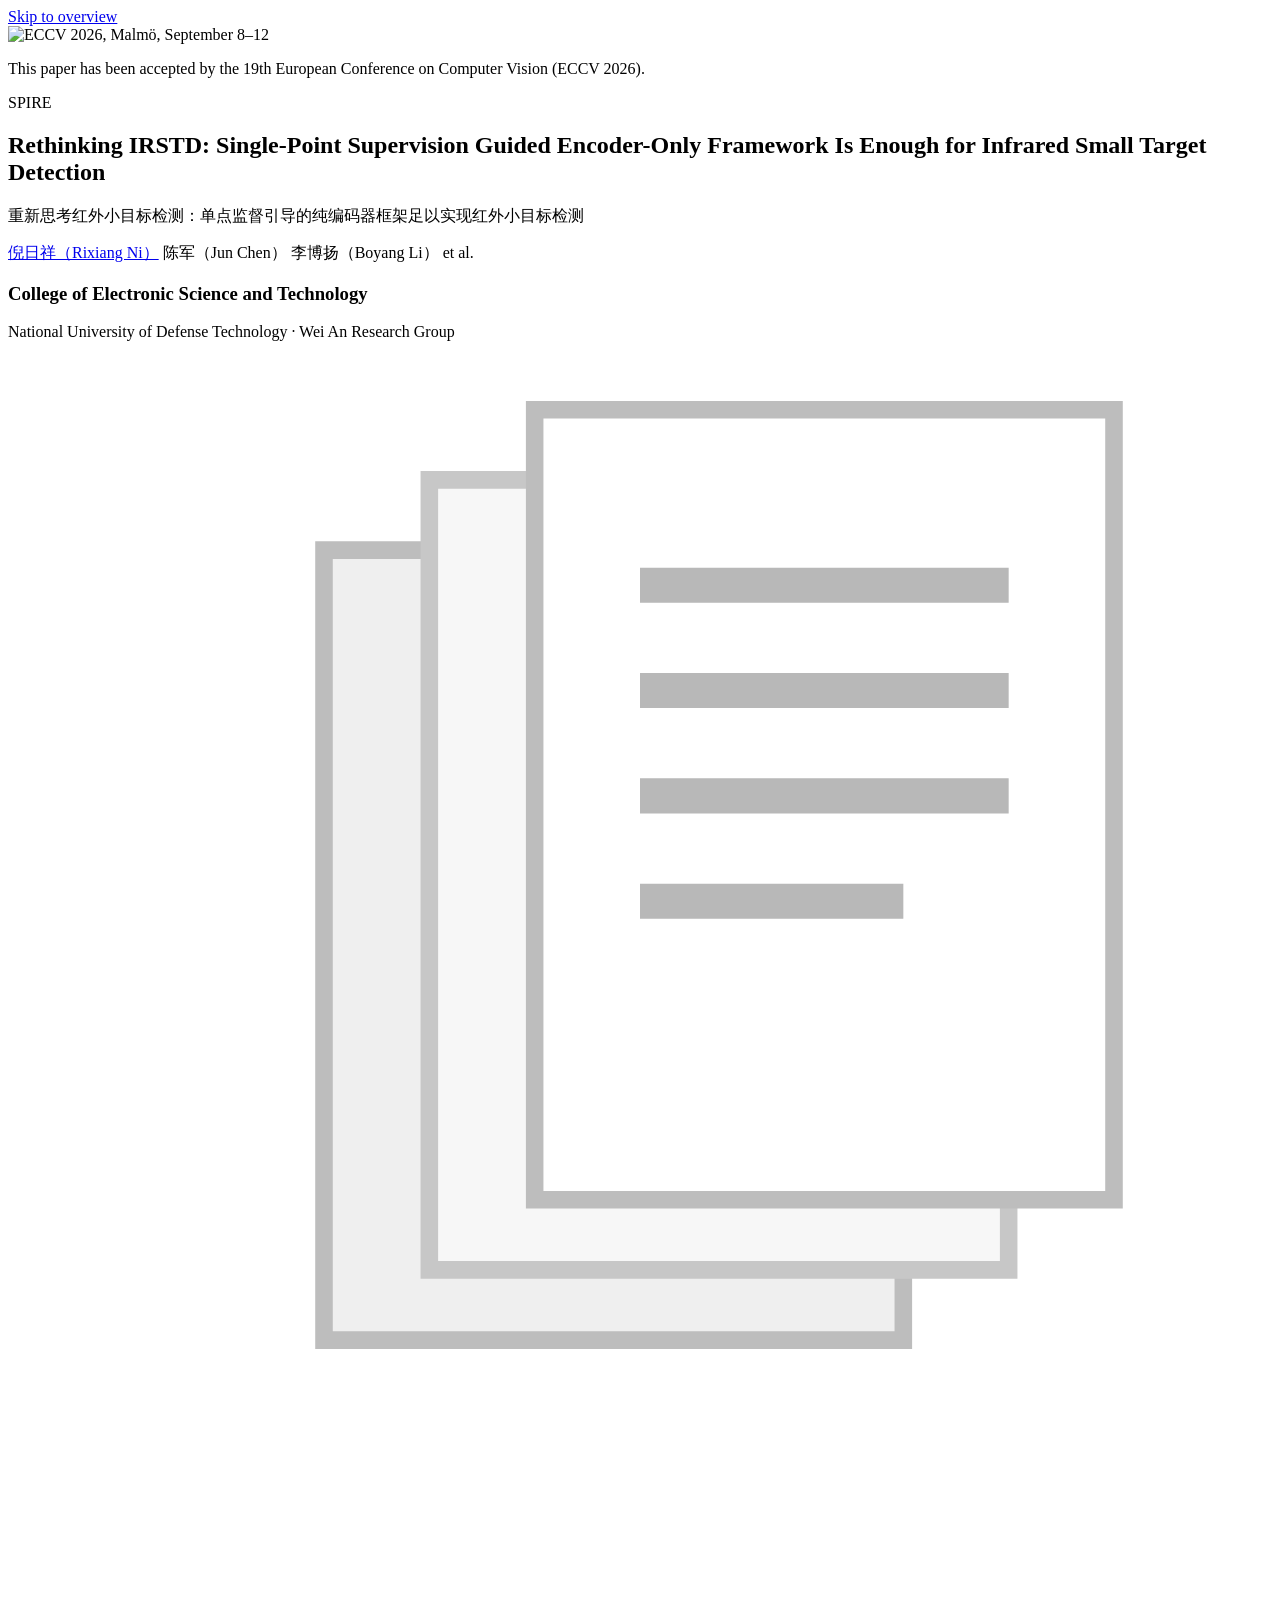
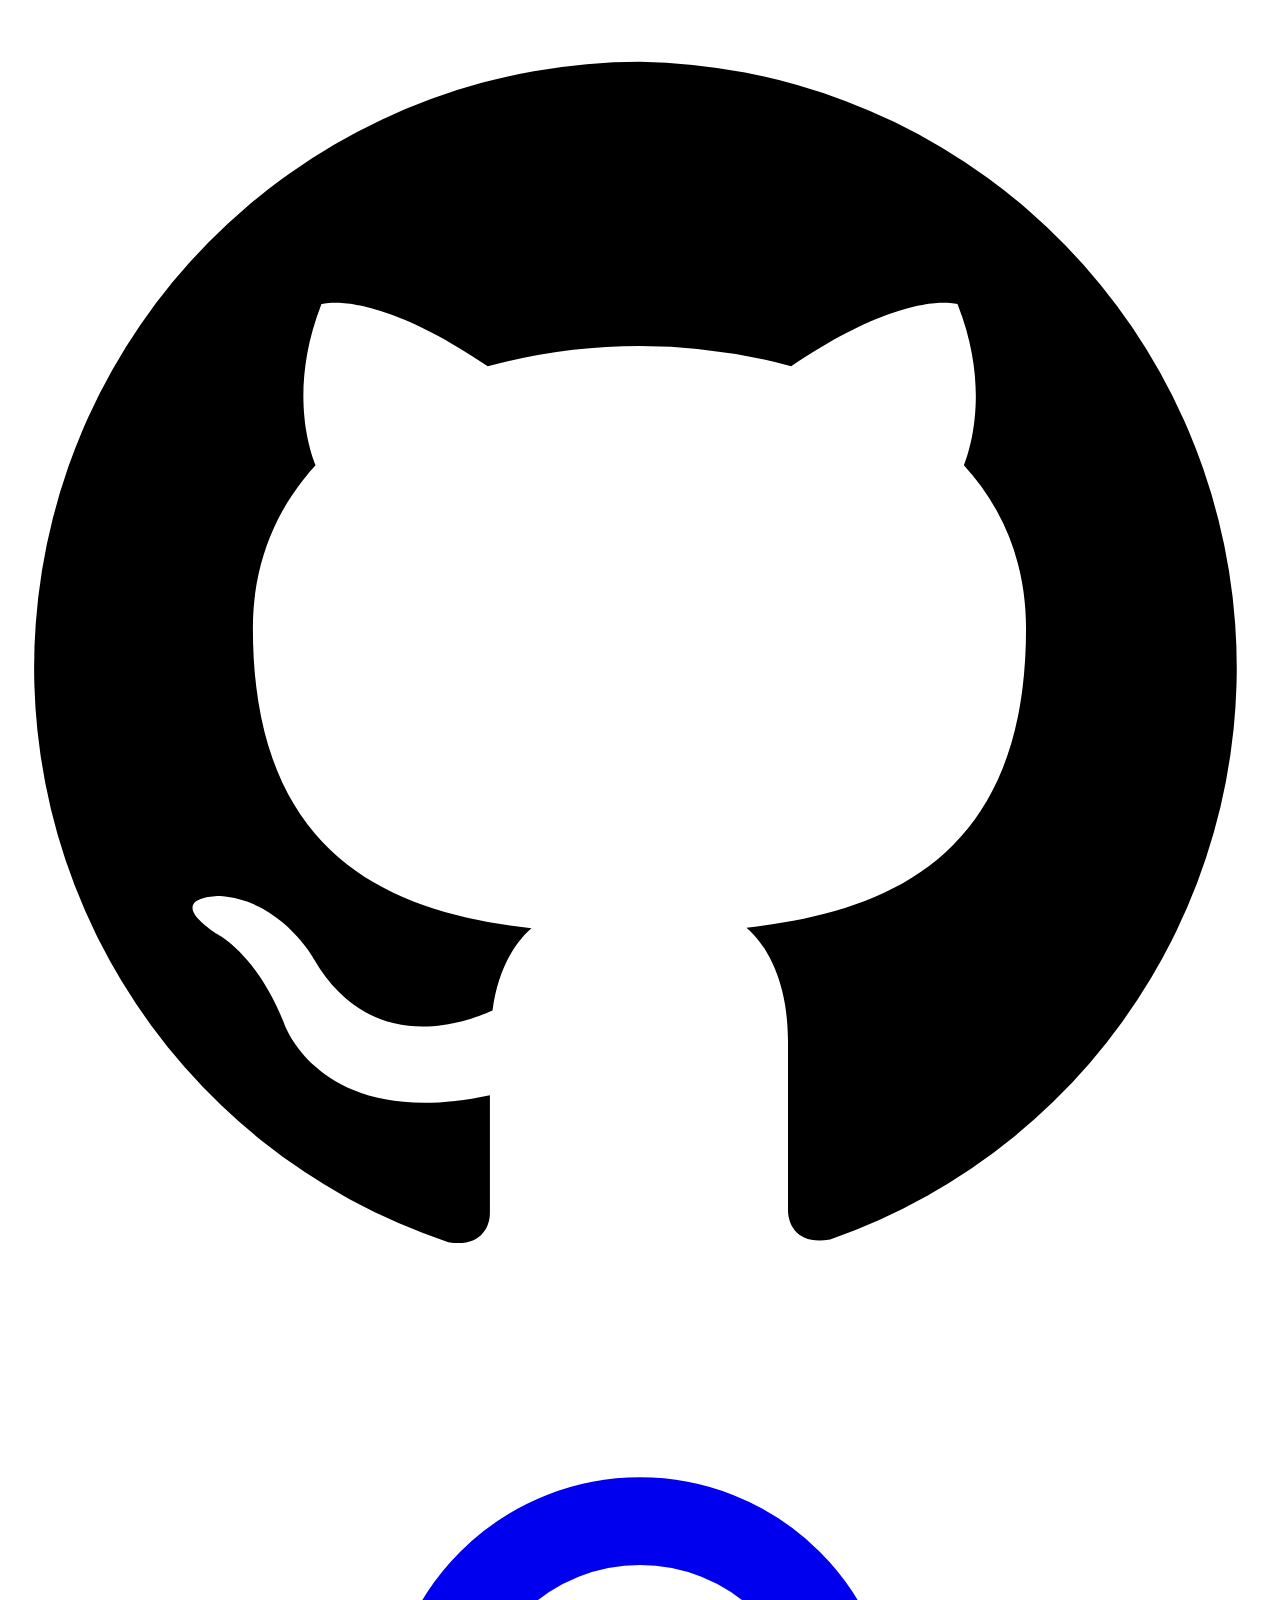
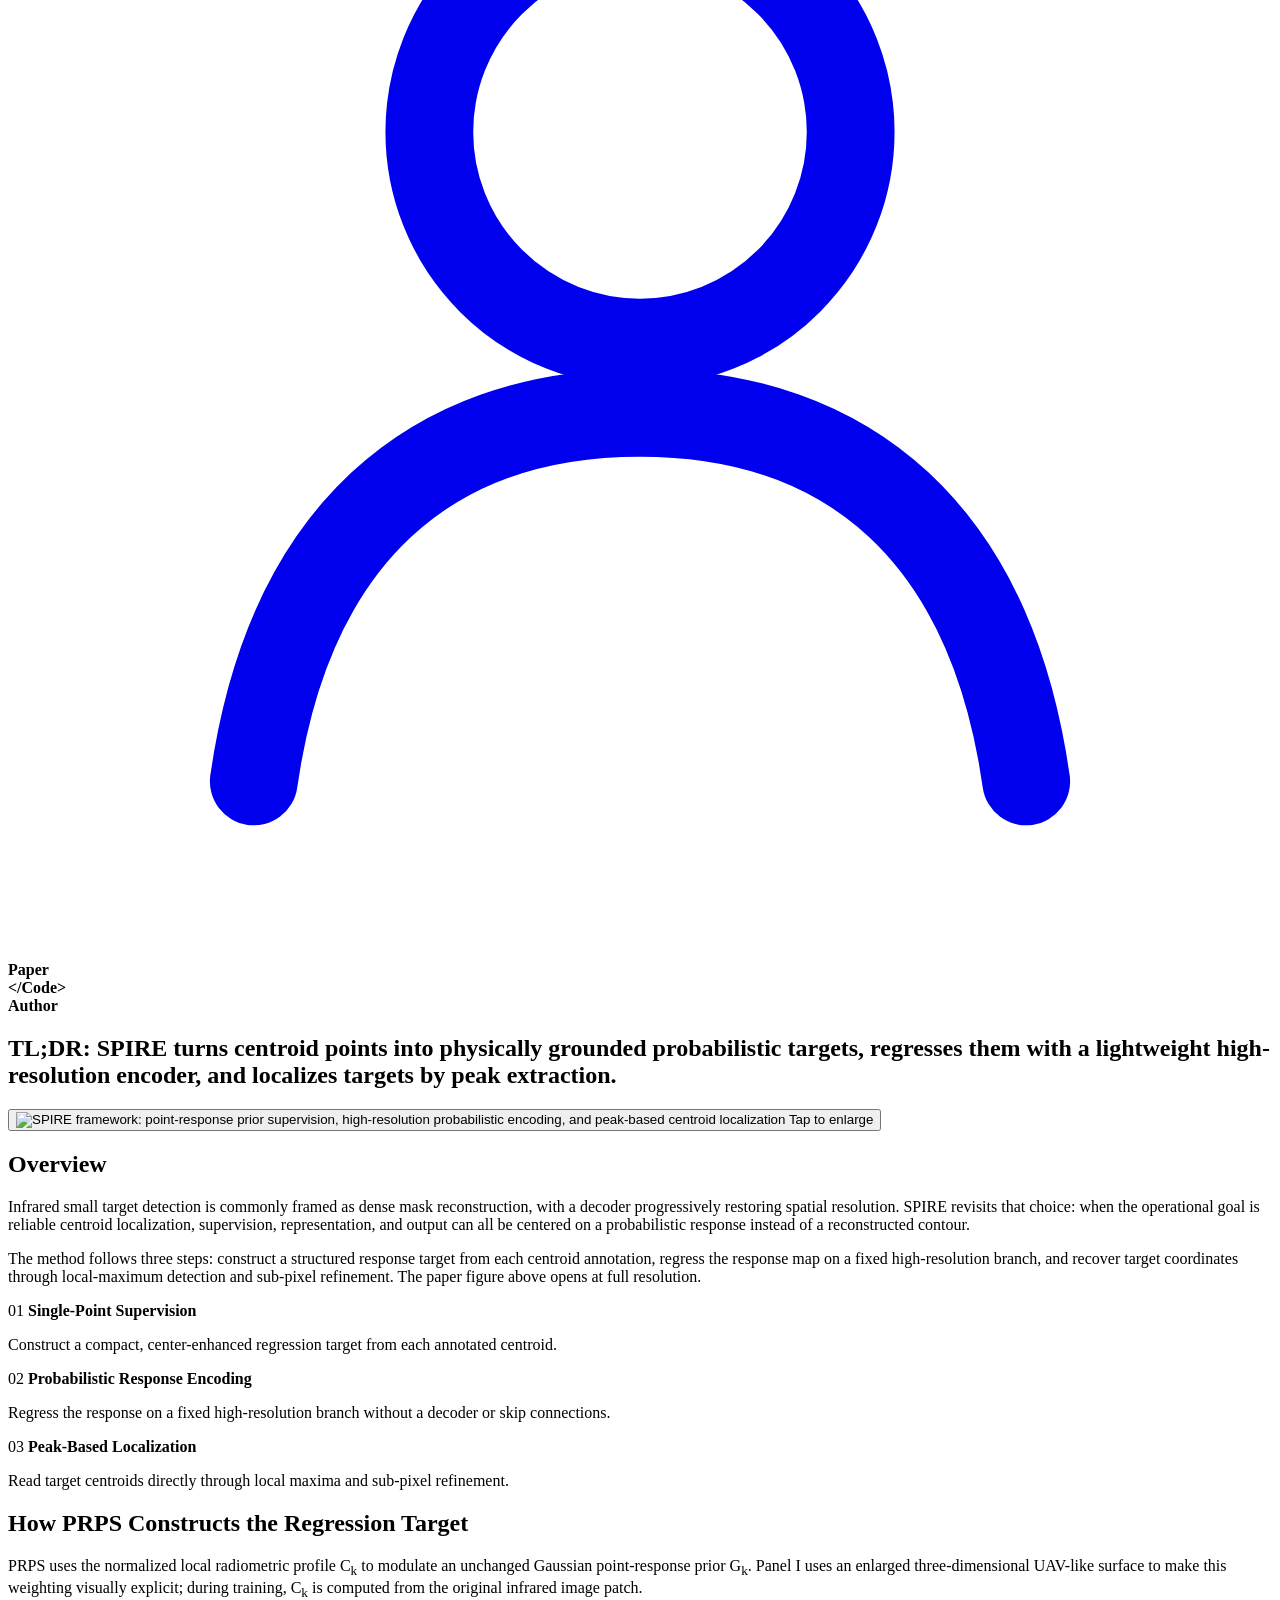
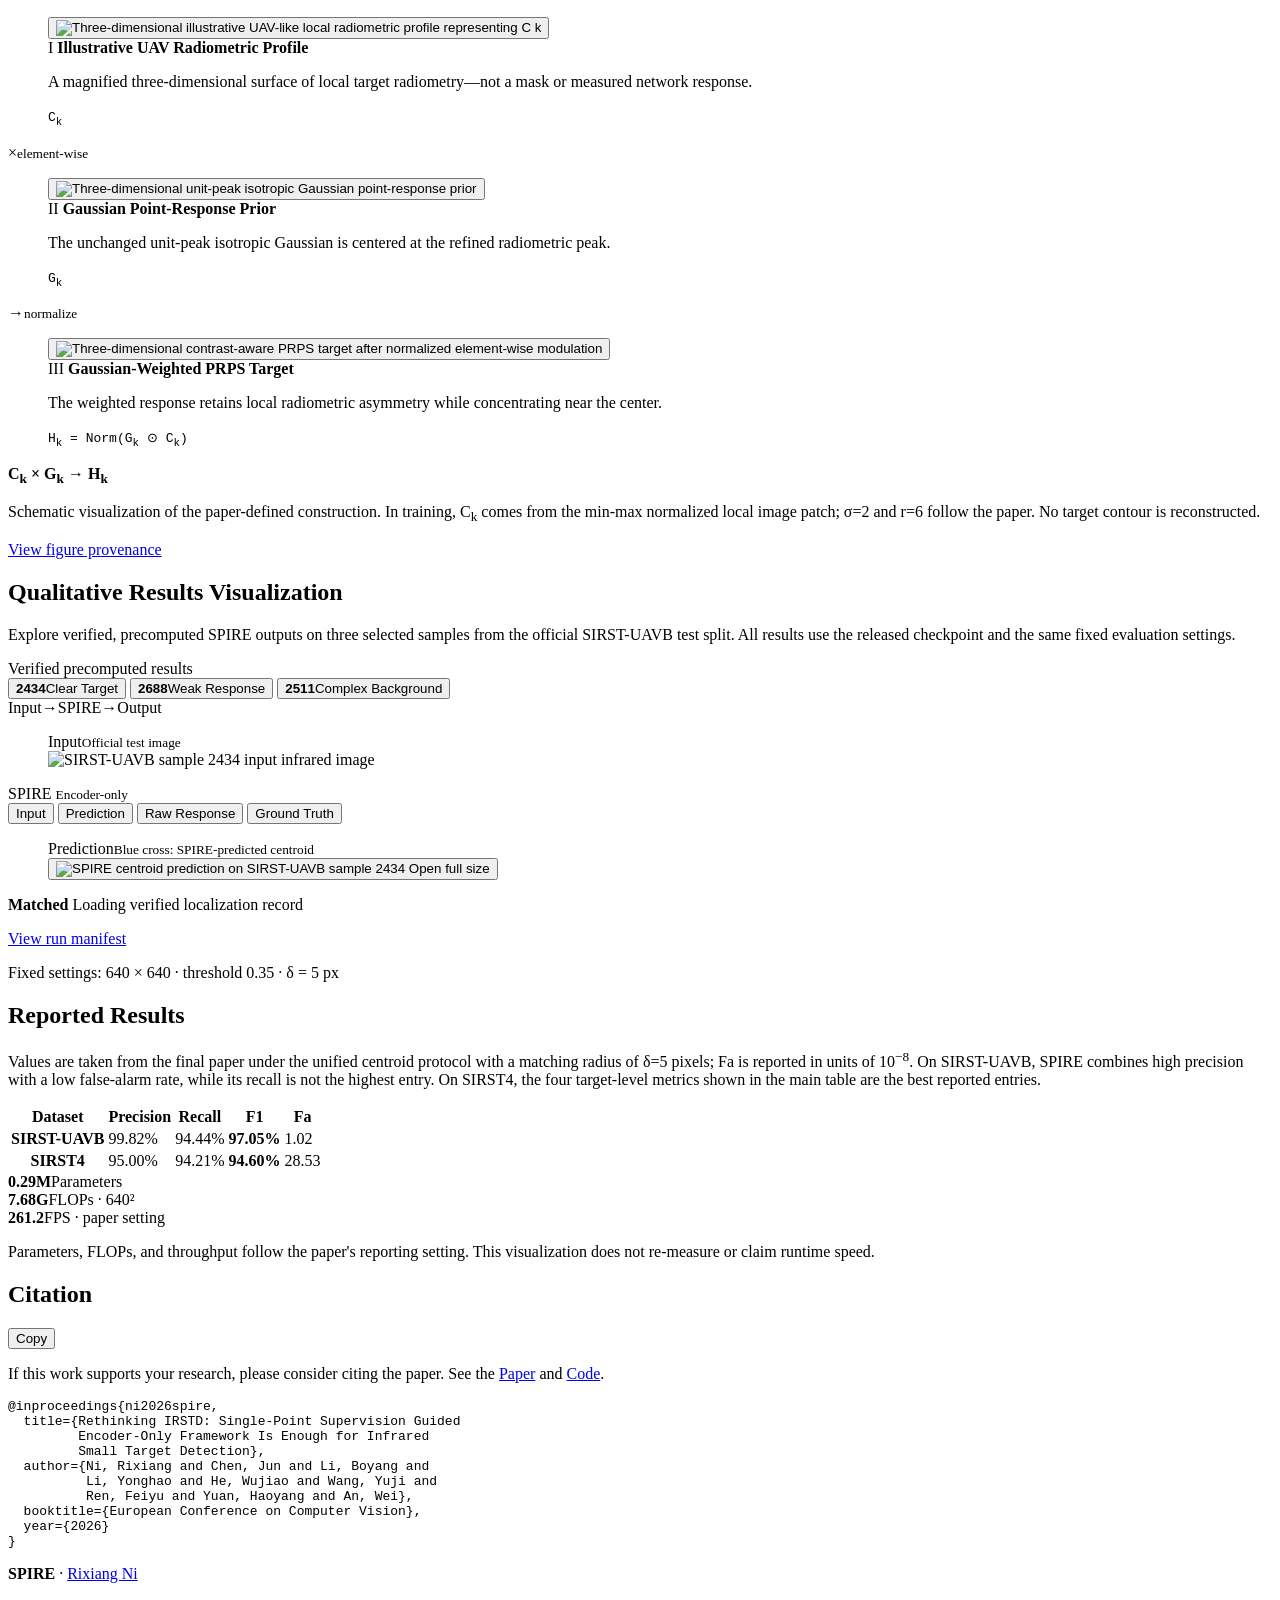
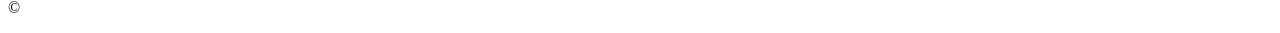
==== index.html @ 9e205b5b "Deploy SPIRE project page" ====
<!DOCTYPE html><html lang="en"><head><meta charSet="utf-8"/><meta charSet="UTF-8"/><meta name="viewport" content="width=device-width, initial-scale=1"/><meta name="viewport" content="width=device-width, initial-scale=1.0"/><link rel="stylesheet" href="/SPIRE-IRSTD/_next/static/css/layout.BJXzYRwc.css" data-rsc-css-href="/SPIRE-IRSTD/_next/static/css/layout.BJXzYRwc.css" data-precedence="vite-rsc/importer-resources"/><link rel="modulepreload" fetchPriority="low" href="/SPIRE-IRSTD/_next/static/chunks/index-Cm6dY6VB.js"/><script src="/SPIRE-IRSTD/_next/static/chunks/rolldown-runtime-hePW80VL.js" type="module" async=""></script><script src="/SPIRE-IRSTD/_next/static/chunks/framework-CSI8Plig.js" type="module" async=""></script><link rel="preload" href="https://fonts.googleapis.com/css2?family=Open+Sans:wght@300;400;500;600;700;800&amp;family=Varela+Round&amp;display=swap" as="style"/><link rel="modulepreload" href="/SPIRE-IRSTD/_next/static/chunks/layout-segment-context-Bu7KEG5R.js" crossorigin=""/><link rel="modulepreload" href="/SPIRE-IRSTD/_next/static/chunks/site-shell-0EcuWiaT.js" crossorigin=""/><meta name="description" content="SPIRE reframes infrared small target detection as centroid-oriented probabilistic response regression under single-point supervision."/><meta name="theme-color" content="#ffffff"/><meta property="og:title" content="Rethinking IRSTD: Single-Point Supervision Guided Encoder-Only Framework Is Enough for Infrared Small Target Detection"/><meta property="og:description" content="Rethinking IRSTD: Single-Point Supervision Guided Encoder-Only Framework Is Enough for Infrared Small Target Detection."/><meta property="og:type" content="website"/><link rel="preconnect" href="https://fonts.googleapis.com"/><link rel="preconnect" href="https://fonts.gstatic.com" crossorigin="anonymous"/><link rel="icon" href="/SPIRE-IRSTD/favicon.svg" type="image/svg+xml"/><title>SPIRE | Rethinking IRSTD: Single-Point Supervision Guided Encoder-Only Framework Is Enough</title><link href="https://fonts.googleapis.com/css2?family=Open+Sans:wght@300;400;500;600;700;800&amp;family=Varela+Round&amp;display=swap" rel="stylesheet"/><script>Object.assign(((self[Symbol.for("vinext.navigationRuntime")]??={bootstrap:{routeManifest:null},functions:{}}).bootstrap.rsc??={rsc:[]}),{params:{},nav:{"pathname":"/","searchParams":[]}})</script><link rel="modulepreload" href="/SPIRE-IRSTD/_next/static/chunks/index-Cm6dY6VB.js" />
</head><body><div class="site-root">
    <a class="skip-link" href="#overview">Skip to overview</a>

    <main id="main" class="project-section">
      <div class="project-container">
        <section class="project-hero" data-qa="hero">
          <div class="hero-brandbar">
            <img
              class="hero-venue-logo"
              src="/SPIRE-IRSTD/assets/branding/eccv-color-logo-2026.svg"
              alt="ECCV 2026, Malmö, September 8–12"
              width="424"
              height="201"
            />
            <div class="hero-conference-lockup">
              <p class="hero-conference-name">
                This paper has been accepted by the 19th European Conference on Computer Vision (ECCV 2026).
              </p>
              <span class="hero-brandbar-rule" aria-hidden="true"></span>
            </div>
          </div>

          <div class="title-row hero-title-row">
            <p class="project-kicker">SPIRE</p>
            <h1 class="project-title">
              Rethinking IRSTD: Single-Point Supervision Guided Encoder-Only Framework Is Enough for Infrared
              Small Target Detection
            </h1>
            <p class="project-title-zh" lang="zh-CN">
              重新思考红外小目标检测：单点监督引导的纯编码器框架足以实现红外小目标检测
            </p>
          </div>

          <div class="author-row base-row" aria-label="Paper authors">
            <a class="author-text" href="https://github.com/NIRIXIANG" target="_blank" rel="noreferrer" lang="zh-CN"
              >倪日祥（Rixiang Ni）</a
            >
            <span class="author-text" lang="zh-CN">陈军（Jun Chen）</span>
            <span class="author-text" lang="zh-CN">李博扬（Boyang Li）</span>
            <span class="author-text">et al.</span>
          </div>

          <div class="affiliation">
            <h3 class="institution">College of Electronic Science and Technology</h3>
            <p class="team-note">National University of Defense Technology · Wei An Research Group</p>
          </div>

          <div class="resource-icons base-row" aria-label="Paper resources">
            <a
              class="resource-link paper-resource"
              href="https://arxiv.org/abs/2604.05363"
              target="_blank"
              rel="noreferrer"
              aria-label="Read the paper"
            >
              <svg class="resource-icon" viewBox="0 0 72 72" aria-hidden="true">
                <path d="M18 11h33v45H18z" fill="#efefef" stroke="#bdbdbd" />
                <path d="M24 7h33v45H24z" fill="#f7f7f7" stroke="#c7c7c7" />
                <path d="M30 3h33v45H30z" fill="#fff" stroke="#bdbdbd" />
                <path d="M36 13h21M36 19h21M36 25h21M36 31h15" stroke="#b8b8b8" stroke-width="2" />
              </svg>
            </a>
            <a
              class="resource-link github-resource"
              href="https://github.com/NIRIXIANG/SPIRE-IRSTD"
              target="_blank"
              rel="noreferrer"
              aria-label="View the code"
            >
              <svg class="resource-icon github-icon" viewBox="0 0 24 24" aria-hidden="true">
                <path
                  d="M12 .7a11.5 11.5 0 0 0-3.64 22.41c.58.1.79-.25.79-.56v-2.23c-3.23.7-3.91-1.37-3.91-1.37-.53-1.34-1.29-1.7-1.29-1.7-1.05-.72.08-.71.08-.71 1.17.08 1.78 1.2 1.78 1.2 1.04 1.78 2.72 1.27 3.39.97.1-.75.4-1.27.74-1.56-2.58-.29-5.29-1.29-5.29-5.69 0-1.26.45-2.29 1.19-3.1-.12-.29-.51-1.47.11-3.06 0 0 .97-.31 3.16 1.18a10.9 10.9 0 0 1 5.76 0c2.2-1.49 3.16-1.18 3.16-1.18.63 1.59.23 2.77.12 3.06.74.81 1.18 1.84 1.18 3.1 0 4.41-2.72 5.39-5.31 5.68.42.36.79 1.07.79 2.16v3.2c0 .31.21.67.8.56A11.5 11.5 0 0 0 12 .7Z"
                />
              </svg>
            </a>
            <a
              class="resource-link profile-resource"
              href="https://scholar.google.com/citations?user=bEonUaYAAAAJ&amp;hl=zh-CN"
              target="_blank"
              rel="noreferrer"
              aria-label="Visit Rixiang Ni's Google Scholar profile"
            >
              <svg class="resource-icon profile-icon" viewBox="0 0 72 72" aria-hidden="true">
                <circle cx="36" cy="25" r="12" fill="none" stroke="currentColor" stroke-width="5" />
                <path
                  d="M14 62c2-14 10-21 22-21s20 7 22 21"
                  fill="none"
                  stroke="currentColor"
                  stroke-linecap="round"
                  stroke-width="5"
                />
              </svg>
            </a>
          </div>
          <div class="resource-labels base-row" aria-hidden="true">
            <div><strong>Paper</strong></div>
            <div><strong>&lt;/Code&gt;</strong></div>
            <div><strong>Author</strong></div>
          </div>

          <h2 class="tldr">
            <strong>TL;DR:</strong>
            SPIRE turns centroid points into physically grounded probabilistic targets, regresses them with a
            lightweight high-resolution encoder, and localizes targets by peak extraction.
          </h2>

          <button
            class="hero-media"
            type="button"
            data-zoom-src="/SPIRE-IRSTD/assets/method/framework.webp"
            aria-label="Open the full-resolution SPIRE framework figure"
          >
            <img
              src="/SPIRE-IRSTD/assets/method/framework.webp"
              alt="SPIRE framework: point-response prior supervision, high-resolution probabilistic encoding, and peak-based centroid localization"
              width="1920"
              height="1076"
              fetchpriority="high"
            />
            <span class="zoom-cue" aria-hidden="true">Tap to enlarge</span>
          </button>
        </section>

        <section id="method" class="content-block" aria-labelledby="overview" data-qa="method">
          <div>
            <h2 id="overview" class="section-title">Overview</h2>
            <p class="paragraph">
              Infrared small target detection is commonly framed as dense mask reconstruction, with a decoder
              progressively restoring spatial resolution. SPIRE revisits that choice: when the operational goal is
              reliable centroid localization, supervision, representation, and output can all be centered on a
              probabilistic response instead of a reconstructed contour.
            </p>
            <p class="paragraph">
              The method follows three steps: construct a structured response target from each centroid annotation,
              regress the response map on a fixed high-resolution branch, and recover target coordinates through
              local-maximum detection and sub-pixel refinement. The paper figure above opens at full resolution.
            </p>
          </div>

          <div class="method-flow" aria-label="Three stages of SPIRE">
            <div>
              <span>01</span>
              <strong>Single-Point Supervision</strong>
              <p>Construct a compact, center-enhanced regression target from each annotated centroid.</p>
            </div>
            <div>
              <span>02</span>
              <strong>Probabilistic Response Encoding</strong>
              <p>Regress the response on a fixed high-resolution branch without a decoder or skip connections.</p>
            </div>
            <div>
              <span>03</span>
              <strong>Peak-Based Localization</strong>
              <p>Read target centroids directly through local maxima and sub-pixel refinement.</p>
            </div>
          </div>
        </section>

        <section id="supervision" class="content-block" aria-labelledby="supervision-title" data-qa="supervision">
          <h2 id="supervision-title" class="section-title">How PRPS Constructs the Regression Target</h2>
          <p class="paragraph">
            PRPS uses the normalized local radiometric profile C<sub>k</sub> to modulate an unchanged Gaussian
            point-response prior G<sub>k</sub>. Panel I uses an enlarged three-dimensional UAV-like surface to make this weighting
            visually explicit; during training, C<sub>k</sub> is computed from the original infrared image patch.
          </p>

          <div class="prps-flow" aria-label="UAV-like radiometric profile times Gaussian prior yields the weighted PRPS target">
            <figure class="prps-step" data-prps-step="radiometric">
              <button
                type="button"
                data-zoom-src="/SPIRE-IRSTD/assets/supervision/prps/local-radiometric.png"
                aria-label="Open the illustrative UAV radiometric profile"
              >
                <img
                  src="/SPIRE-IRSTD/assets/supervision/prps/local-radiometric.webp"
                  alt="Three-dimensional illustrative UAV-like local radiometric profile representing C k"
                  width="1032"
                  height="786"
                  loading="lazy"
                />
              </button>
              <figcaption>
                <span>I</span>
                <strong>Illustrative UAV Radiometric Profile</strong>
                <p>A magnified three-dimensional surface of local target radiometry—not a mask or measured network response.</p>
                <code>C<sub>k</sub></code>
              </figcaption>
            </figure>

            <div class="prps-operator multiply" aria-hidden="true"><span>×</span><small>element-wise</small></div>

            <figure class="prps-step" data-prps-step="gaussian">
              <button
                type="button"
                data-zoom-src="/SPIRE-IRSTD/assets/supervision/prps/gaussian-prior.png"
                aria-label="Open the Gaussian point-response prior surface"
              >
                <img
                  src="/SPIRE-IRSTD/assets/supervision/prps/gaussian-prior.webp"
                  alt="Three-dimensional unit-peak isotropic Gaussian point-response prior"
                  width="1032"
                  height="786"
                  loading="lazy"
                />
              </button>
              <figcaption>
                <span>II</span>
                <strong>Gaussian Point-Response Prior</strong>
                <p>The unchanged unit-peak isotropic Gaussian is centered at the refined radiometric peak.</p>
                <code>G<sub>k</sub></code>
              </figcaption>
            </figure>

            <div class="prps-operator arrow" aria-hidden="true"><span>→</span><small>normalize</small></div>

            <figure class="prps-step" data-prps-step="fusion">
              <button
                type="button"
                data-zoom-src="/SPIRE-IRSTD/assets/supervision/prps/contrast-aware-fusion.png"
                aria-label="Open the contrast-aware PRPS target surface"
              >
                <img
                  src="/SPIRE-IRSTD/assets/supervision/prps/contrast-aware-fusion.webp"
                  alt="Three-dimensional contrast-aware PRPS target after normalized element-wise modulation"
                  width="1032"
                  height="786"
                  loading="lazy"
                />
              </button>
              <figcaption>
                <span>III</span>
                <strong>Gaussian-Weighted PRPS Target</strong>
                <p>The weighted response retains local radiometric asymmetry while concentrating near the center.</p>
                <code>H<sub>k</sub> = Norm(G<sub>k</sub> ⊙ C<sub>k</sub>)</code>
              </figcaption>
            </figure>
          </div>

          <div class="mechanism-note">
            <strong>C<sub>k</sub> × G<sub>k</sub> → H<sub>k</sub></strong>
            <p>
              Schematic visualization of the paper-defined construction. In training, C<sub>k</sub> comes from the
              min-max normalized local image patch; σ=2 and r=6 follow the paper. No target contour is reconstructed.
            </p>
            <a href="/SPIRE-IRSTD/assets/supervision/prps/manifest.json" target="_blank" rel="noreferrer">View figure provenance</a>
          </div>
        </section>

        <section id="inference" class="content-block" aria-labelledby="inference-title">
          <div class="demo-heading">
            <div>
              <h2 id="inference-title" class="section-title">Qualitative Results Visualization</h2>
              <p class="paragraph">
                Explore verified, precomputed SPIRE outputs on three selected samples from the official SIRST-UAVB
                test split. All results use the released checkpoint and the same fixed evaluation settings.
              </p>
            </div>
            <span class="precomputed-badge">Verified precomputed results</span>
          </div>

          <div class="inference-shell" data-qa="inference">
            <div class="sample-tabs" role="tablist" aria-label="Verified qualitative examples">
              <button role="tab" aria-selected="true" data-sample="2434">
                <strong>2434</strong><span>Clear Target</span>
              </button>
              <button role="tab" aria-selected="false" data-sample="2688">
                <strong>2688</strong><span>Weak Response</span>
              </button>
              <button role="tab" aria-selected="false" data-sample="2511">
                <strong>2511</strong><span>Complex Background</span>
              </button>
            </div>

            <div class="mobile-demo-flow" aria-hidden="true">
              <span>Input</span><b>→</b><span>SPIRE</span><b>→</b><span>Output</span>
            </div>

            <div class="inference-demo-grid">
              <figure class="demo-frame input-frame">
                <div class="frame-label"><span>Input</span><small>Official test image</small></div>
                <img
                  data-inference-input-main
                  src="/SPIRE-IRSTD/assets/inference/2434/input.webp"
                  alt="SIRST-UAVB sample 2434 input infrared image"
                  width="640"
                  height="512"
                  loading="lazy"
                />
              </figure>

              <div class="inference-bridge" aria-hidden="true">
                <span class="encoder-chip">SPIRE</span>
                <small>Encoder-only</small>
                <i></i>
              </div>

              <div class="output-column">
                <div class="view-tabs" role="tablist" aria-label="Inference output view">
                  <button class="mobile-input-tab" role="tab" aria-selected="false" data-inference-view="input">Input</button>
                  <button role="tab" aria-selected="true" data-inference-view="prediction">Prediction</button>
                  <button role="tab" aria-selected="false" data-inference-view="response">Raw Response</button>
                  <button role="tab" aria-selected="false" data-inference-view="gt">Ground Truth</button>
                </div>

                <figure class="demo-frame output-frame">
                  <div class="frame-label"><span data-inference-caption-title>Prediction</span><small data-inference-caption>Blue cross: SPIRE-predicted centroid</small></div>
                  <button
                    class="demo-image-button"
                    type="button"
                    data-inference-zoom
                    data-zoom-src="/SPIRE-IRSTD/assets/inference/2434/prediction.webp"
                    aria-label="Open the full-size SPIRE prediction"
                  >
                    <img
                      data-inference-main
                      src="/SPIRE-IRSTD/assets/inference/2434/prediction.webp"
                      alt="SPIRE centroid prediction on SIRST-UAVB sample 2434"
                      width="640"
                      height="512"
                      loading="lazy"
                    />
                    <span class="demo-zoom-cue" aria-hidden="true">Open full size</span>
                  </button>
                </figure>
              </div>
            </div>

            <div class="inference-meta">
              <p>
                <span class="status-dot" aria-hidden="true"></span>
                <strong data-sample-status>Matched</strong>
                <span data-sample-detail>Loading verified localization record</span>
              </p>
              <a href="/SPIRE-IRSTD/assets/inference/manifest.json" target="_blank" rel="noreferrer">View run manifest</a>
            </div>
            <p class="inference-settings">Fixed settings: 640 × 640 · threshold 0.35 · δ = 5 px</p>
          </div>
        </section>

        <section id="results" class="content-block" aria-labelledby="results-title">
          <h2 id="results-title" class="section-title">Reported Results</h2>
          <p class="paragraph">
            Values are taken from the final paper under the unified centroid protocol with a matching radius of
            δ=5 pixels; Fa is reported in units of 10<sup>−8</sup>. On SIRST-UAVB, SPIRE combines high precision
            with a low false-alarm rate, while its recall is not the highest entry. On SIRST4, the four target-level
            metrics shown in the main table are the best reported entries.
          </p>

          <div class="results-table-wrap">
            <table class="results-table">
              <thead>
                <tr>
                  <th>Dataset</th>
                  <th>Precision</th>
                  <th>Recall</th>
                  <th>F1</th>
                  <th>Fa</th>
                </tr>
              </thead>
              <tbody>
                <tr>
                  <th>SIRST-UAVB</th>
                  <td>99.82%</td>
                  <td>94.44%</td>
                  <td><strong>97.05%</strong></td>
                  <td>1.02</td>
                </tr>
                <tr>
                  <th>SIRST4</th>
                  <td>95.00%</td>
                  <td>94.21%</td>
                  <td><strong>94.60%</strong></td>
                  <td>28.53</td>
                </tr>
              </tbody>
            </table>
          </div>

          <div class="efficiency-row" aria-label="Efficiency metrics reported in the paper">
            <div><strong>0.29M</strong><span>Parameters</span></div>
            <div><strong>7.68G</strong><span>FLOPs · 640²</span></div>
            <div><strong>261.2</strong><span>FPS · paper setting</span></div>
          </div>
          <p class="result-note">
            Parameters, FLOPs, and throughput follow the paper's reporting setting. This visualization does not
            re-measure or claim runtime speed.
          </p>
        </section>

        <section id="citation" class="citation" aria-labelledby="citation-title">
          <div class="citation-heading">
            <h2 id="citation-title">Citation</h2>
            <button type="button" data-copy-bibtex>Copy</button>
          </div>
          <p>
            If this work supports your research, please consider citing the paper. See the
            <a href="https://arxiv.org/abs/2604.05363" target="_blank" rel="noreferrer">Paper</a>
            and
            <a href="https://github.com/NIRIXIANG/SPIRE-IRSTD" target="_blank" rel="noreferrer">Code</a>.
          </p>
          <pre><code data-bibtex>@inproceedings{ni2026spire,
  title={Rethinking IRSTD: Single-Point Supervision Guided
         Encoder-Only Framework Is Enough for Infrared
         Small Target Detection},
  author={Ni, Rixiang and Chen, Jun and Li, Boyang and
          Li, Yonghao and He, Wujiao and Wang, Yuji and
          Ren, Feiyu and Yuan, Haoyang and An, Wei},
  booktitle={European Conference on Computer Vision},
  year={2026}
}</code></pre>
        </section>

        <footer>
          <p>
            <strong>SPIRE</strong> ·
            <a href="https://github.com/NIRIXIANG" target="_blank" rel="noreferrer">Rixiang Ni</a>
          </p>
          <p>© <span data-year></span></p>
        </footer>
      </div>
    </main>

    <dialog class="lightbox" data-lightbox aria-label="Full-resolution research figure">
      <button type="button" data-lightbox-close aria-label="Close full-resolution figure">×</button>
      <img src="" alt="" data-lightbox-image />
    </dialog>

    
  </div><script type="module" src="/SPIRE-IRSTD/_next/static/chunks/index-Cm6dY6VB.js" id="_R_" async=""></script><script>((self[Symbol.for("vinext.navigationRuntime")]??={bootstrap:{routeManifest:null},functions:{}}).bootstrap.rsc??={rsc:[]}).rsc.push("2:I[\"8c0f216c4604\",[],\"Children\",1]\n")</script><script>((self[Symbol.for("vinext.navigationRuntime")]??={bootstrap:{routeManifest:null},functions:{}}).bootstrap.rsc??={rsc:[]}).rsc.push("3:I[\"593f344dc510\",[],\"GlobalErrorBoundary\",1]\n")</script><script>((self[Symbol.for("vinext.navigationRuntime")]??={bootstrap:{routeManifest:null},functions:{}}).bootstrap.rsc??={rsc:[]}).rsc.push("4:I[\"0b874ad30386\",[],\"default\",1]\n")</script><script>((self[Symbol.for("vinext.navigationRuntime")]??={bootstrap:{routeManifest:null},functions:{}}).bootstrap.rsc??={rsc:[]}).rsc.push("5:I[\"593f344dc510\",[],\"ErrorBoundary\",1]\n")</script><script>((self[Symbol.for("vinext.navigationRuntime")]??={bootstrap:{routeManifest:null},functions:{}}).bootstrap.rsc??={rsc:[]}).rsc.push("6:I[\"15c18cfaeeff\",[],\"LayoutSegmentProvider\",1]\n")</script><script>((self[Symbol.for("vinext.navigationRuntime")]??={bootstrap:{routeManifest:null},functions:{}}).bootstrap.rsc??={rsc:[]}).rsc.push("7:I[\"8c0f216c4604\",[],\"Slot\",1]\n")</script><script>((self[Symbol.for("vinext.navigationRuntime")]??={bootstrap:{routeManifest:null},functions:{}}).bootstrap.rsc??={rsc:[]}).rsc.push("8:I[\"593f344dc510\",[],\"NotFoundBoundary\",1]\n")</script><script>((self[Symbol.for("vinext.navigationRuntime")]??={bootstrap:{routeManifest:null},functions:{}}).bootstrap.rsc??={rsc:[]}).rsc.push("9:I[\"9276801271d6\",[],\"AppRouterScrollTarget\",1]\n")</script><script>((self[Symbol.for("vinext.navigationRuntime")]??={bootstrap:{routeManifest:null},functions:{}}).bootstrap.rsc??={rsc:[]}).rsc.push("a:I[\"593f344dc510\",[],\"RedirectBoundary\",1]\n")</script><script>((self[Symbol.for("vinext.navigationRuntime")]??={bootstrap:{routeManifest:null},functions:{}}).bootstrap.rsc??={rsc:[]}).rsc.push(":HL[\"/SPIRE-IRSTD/_next/static/css/layout.BJXzYRwc.css\",\"style\"     ]\n")</script><script>((self[Symbol.for("vinext.navigationRuntime")]??={bootstrap:{routeManifest:null},functions:{}}).bootstrap.rsc??={rsc:[]}).rsc.push(":HL[\"https://fonts.googleapis.com/css2?family=Open+Sans:wght@300;400;500;600;700;800\u0026family=Varela+Round\u0026display=swap\",\"style\"     ]\n")</script><script>((self[Symbol.for("vinext.navigationRuntime")]??={bootstrap:{routeManifest:null},functions:{}}).bootstrap.rsc??={rsc:[]}).rsc.push("0:{\"__route\":\"route:/\",\"__interceptionContext\":null,\"__layoutIds\":[\"layout:/\"],\"__rootLayout\":\"/\",\"__sourcePage\":\"/page\",\"page:/\":\"$L1\",\"layout:/\":[[[[\"$\",\"link\",\"css:/SPIRE-IRSTD/_next/static/css/layout.BJXzYRwc.css\",{\"rel\":\"stylesheet\",\"precedence\":\"vite-rsc/importer-resources\",\"href\":\"/SPIRE-IRSTD/_next/static/css/layout.BJXzYRwc.css\",\"data-rsc-css-href\":\"/SPIRE-IRSTD/_next/static/css/layout.BJXzYRwc.css\"}],\"$undefined\"],[\"$\",\"html\",null,{\"lang\":\"en\",\"children\":[[\"$\",\"head\",null,{\"children\":[[\"$\",\"meta\",null,{\"charSet\":\"UTF-8\"}],[\"$\",\"meta\",null,{\"name\":\"viewport\",\"content\":\"width=device-width, initial-scale=1.0\"}],[\"$\",\"meta\",null,{\"name\":\"description\",\"content\":\"SPIRE reframes infrared small target detection as centroid-oriented probabilistic response regression under single-point supervision.\"}],[\"$\",\"meta\",null,{\"name\":\"theme-color\",\"content\":\"#ffffff\"}],[\"$\",\"meta\",null,{\"property\":\"og:title\",\"content\":\"Rethinking IRSTD: Single-Point Supervision Guided Encoder-Only Framework Is Enough for Infrared Small Target Detection\"}],[\"$\",\"meta\",null,{\"property\":\"og:description\",\"content\":\"Rethinking IRSTD: Single-Point Supervision Guided Encoder-Only Framework Is Enough for Infrared Small Target Detection.\"}],[\"$\",\"meta\",null,{\"property\":\"og:type\",\"content\":\"website\"}],[\"$\",\"link\",null,{\"rel\":\"preconnect\",\"href\":\"https://fonts.googleapis.com\"}],[\"$\",\"link\",null,{\"rel\":\"preconnect\",\"href\":\"https://fonts.gstatic.com\",\"crossOrigin\":\"anonymous\"}],[\"$\",\"link\",null,{\"href\":\"https://fonts.googleapis.com/css2?family=Open+Sans:wght@300;400;500;600;700;800\u0026family=Varela+Round\u0026display=swap\",\"rel\":\"stylesheet\"}],[\"$\",\"link\",null,{\"rel\":\"icon\",\"href\":\"/SPIRE-IRSTD/favicon.svg\",\"type\":\"image/svg+xml\"}],[\"$\",\"title\",null,{\"children\":\"SPIRE | Rethinking IRSTD: Single-Point Supervision Guided Encoder-Only Framework Is Enough\"}]]}],[\"$\",\"body\",null,{\"children\":[\"$\",\"$L2\",null,{}]}]]}]],null],\"route:/\":[[[\"$\",\"meta\",null,{\"charSet\":\"utf-8\"}],null,[[\"$\",\"meta\",\"0\",{\"name\":\"viewport\",\"content\":\"width=device-width, initial-scale=1\"}]]],[\"$\",\"$L3\",null,{\"fallback\":\"$4\",\"children\":[\"$\",\"$L5\",null,{\"fallback\":\"$4\",\"children\":[\"$\",\"$L6\",null,{\"providerId\":\"layout:/\",\"segmentMap\":{\"children\":[]},\"children\":[\"$\",\"$L7\",null,{\"id\":\"layout:/\",\"parallelSlots\":\"$undefined\",\"children\":[\"$\",\"$L8\",null,{\"resetKey\":\"\",\"fallback\":[[\"$\",\"title\",null,{\"children\":\"404: This page could not be found.\"}],[\"$\",\"div\",null,{\"style\":{\"fontFamily\":\"system-ui,\\\"Segoe UI\\\",Roboto,Helvetica,Arial,sans-serif,\\\"Apple Color Emoji\\\",\\\"Segoe UI Emoji\\\"\",\"height\":\"100vh\",\"textAlign\":\"center\",\"display\":\"flex\",\"flexDirection\":\"column\",\"alignItems\":\"center\",\"justifyContent\":\"center\"},\"children\":[\"$\",\"div\",null,{\"children\":[[\"$\",\"style\",null,{\"dangerouslySetInnerHTML\":{\"__html\":\"body{color:#000;background:#fff;margin:0}.next-error-h1{border-right:1px solid rgba(0,0,0,.3)}@media (prefers-color-scheme:dark){body{color:#fff;background:#000}.next-error-h1{border-right:1px solid rgba(255,255,255,.3)}}\"}}],[\"$\",\"h1\",null,{\"className\":\"next-error-h1\",\"style\":{\"display\":\"inline-block\",\"margin\":\"0 20px 0 0\",\"padding\":\"0 23px 0 0\",\"fontSize\":24,\"fontWeight\":500,\"verticalAlign\":\"top\",\"lineHeight\":\"49px\"},\"children\":404}],[\"$\",\"div\",null,{\"style\":{\"display\":\"inline-block\"},\"children\":[\"$\",\"h2\",null,{\"style\":{\"fontSize\":14,\"fontWeight\":400,\"lineHeight\":\"49px\",\"margin\":0},\"children\":\"This page could not be found.\"}]}]]}]}]],\"children\":[\"$\",\"$L9\",null,{\"children\":[\"$\",\"$La\",null,{\"children\":[[\"$\",\"$L6\",null,{\"providerId\":\"page:/\",\"segmentMap\":{\"children\":[\"__PAGE__\"]},\"children\":[\"$\",\"$L7\",null,{\"id\":\"page:/\"}]}],null]}]}]}]}]}]}]}],null,null],\"__layoutFlags\":{\"layout:/\":\"s\"},\"__artifactCompatibility\":{\"schemaVersion\":1,\"graphVersion\":\"app-route-graph:1177fd80f83fa7b0\",\"deploymentVersion\":\"1f82d213-5187-43ac-8937-74290efb2e4e\",\"appElementsSchemaVersion\":1,\"rscPayloadSchemaVersion\":1,\"rootBoundaryId\":\"/\",\"renderEpoch\":null},\"__renderObservation\":{\"schemaVersion\":1,\"output\":{\"kind\":\"app-rsc\",\"mountedSlotsFingerprint\":null,\"renderEpoch\":null,\"rootBoundaryId\":\"/\",\"routeId\":\"route:/\"},\"completeness\":\"partial\",\"boundaryOutcome\":{\"kind\":\"unknown\"},\"requestApis\":[{\"kind\":\"connection\",\"status\":\"unknown\"},{\"kind\":\"cookies\",\"status\":\"unknown\"},{\"kind\":\"draftMode\",\"status\":\"unknown\"},{\"kind\":\"headers\",\"status\":\"unknown\"},{\"kind\":\"params\",\"status\":\"unknown\"},{\"kind\":\"searchParams\",\"status\":\"unknown\"}],\"dynamicFetches\":[],\"cacheTags\":[\"/\",\"_N_T_/\",\"_N_T_/index\",\"_N_T_/layout\",\"_N_T_/page\"],\"pathTags\":[\"/\"],\"cacheability\":\"unknown\",\"downgrade\":{\"target\":\"freshRender\",\"reasons\":[{\"code\":\"CP_DOWNGRADE_CACHEABILITY_UNKNOWN\",\"target\":\"freshRender\"},{\"code\":\"CP_DOWNGRADE_INCOMPLETE_OBSERVATION\",\"completeness\":\"partial\",\"target\":\"freshRender\"},{\"code\":\"CP_DOWNGRADE_UNKNOWN_REQUEST_API\",\"requestApi\":\"connection\",\"target\":\"freshRender\"},{\"code\":\"CP_DOWNGRADE_UNKNOWN_REQUEST_API\",\"requestApi\":\"cookies\",\"target\":\"freshRender\"},{\"code\":\"CP_DOWNGRADE_UNKNOWN_REQUEST_API\",\"requestApi\":\"draftMode\",\"target\":\"freshRender\"},{\"code\":\"CP_DOWNGRADE_UNKNOWN_REQUEST_API\",\"requestApi\":\"headers\",\"target\":\"freshRender\"},{\"code\":\"CP_DOWNGRADE_UNKNOWN_REQUEST_API\",\"requestApi\":\"params\",\"target\":\"freshRender\"},{\"code\":\"CP_DOWNGRADE_UNKNOWN_REQUEST_API\",\"requestApi\":\"searchParams\",\"target\":\"freshRender\"}],\"fallback\":{\"kind\":\"breakerFallback\",\"code\":\"CP_PRIVATE_DYNAMIC_DOWNGRADE\",\"mode\":\"renderFresh\",\"scope\":\"affectedOutput\",\"fields\":{\"reasonCodes\":[\"CP_DOWNGRADE_CACHEABILITY_UNKNOWN\",\"CP_DOWNGRADE_INCOMPLETE_OBSERVATION\",\"CP_DOWNGRADE_UNKNOWN_REQUEST_API\",\"CP_DOWNGRADE_UNKNOWN_REQUEST_API\",\"CP_DOWNGRADE_UNKNOWN_REQUEST_API\",\"CP_DOWNGRADE_UNKNOWN_REQUEST_API\",\"CP_DOWNGRADE_UNKNOWN_REQUEST_API\",\"CP_DOWNGRADE_UNKNOWN_REQUEST_API\"],\"target\":\"freshRender\"}},\"isPublicCacheCandidate\":false}}}\n")</script><script>((self[Symbol.for("vinext.navigationRuntime")]??={bootstrap:{routeManifest:null},functions:{}}).bootstrap.rsc??={rsc:[]}).rsc.push("b:I[\"6f014b4f0add\",[],\"default\",1]\n")</script><script>((self[Symbol.for("vinext.navigationRuntime")]??={bootstrap:{routeManifest:null},functions:{}}).bootstrap.rsc??={rsc:[]}).rsc.push("1:[\"$\",\"$Lb\",null,{}]\n")</script><script>Object.assign(((self[Symbol.for("vinext.navigationRuntime")]??={bootstrap:{routeManifest:null},functions:{}}).bootstrap.rsc??={rsc:[]}),{"initialCacheKind":"static"});((self[Symbol.for("vinext.navigationRuntime")]??={bootstrap:{routeManifest:null},functions:{}}).bootstrap.rsc??={rsc:[]}).done=true</script></body></html>
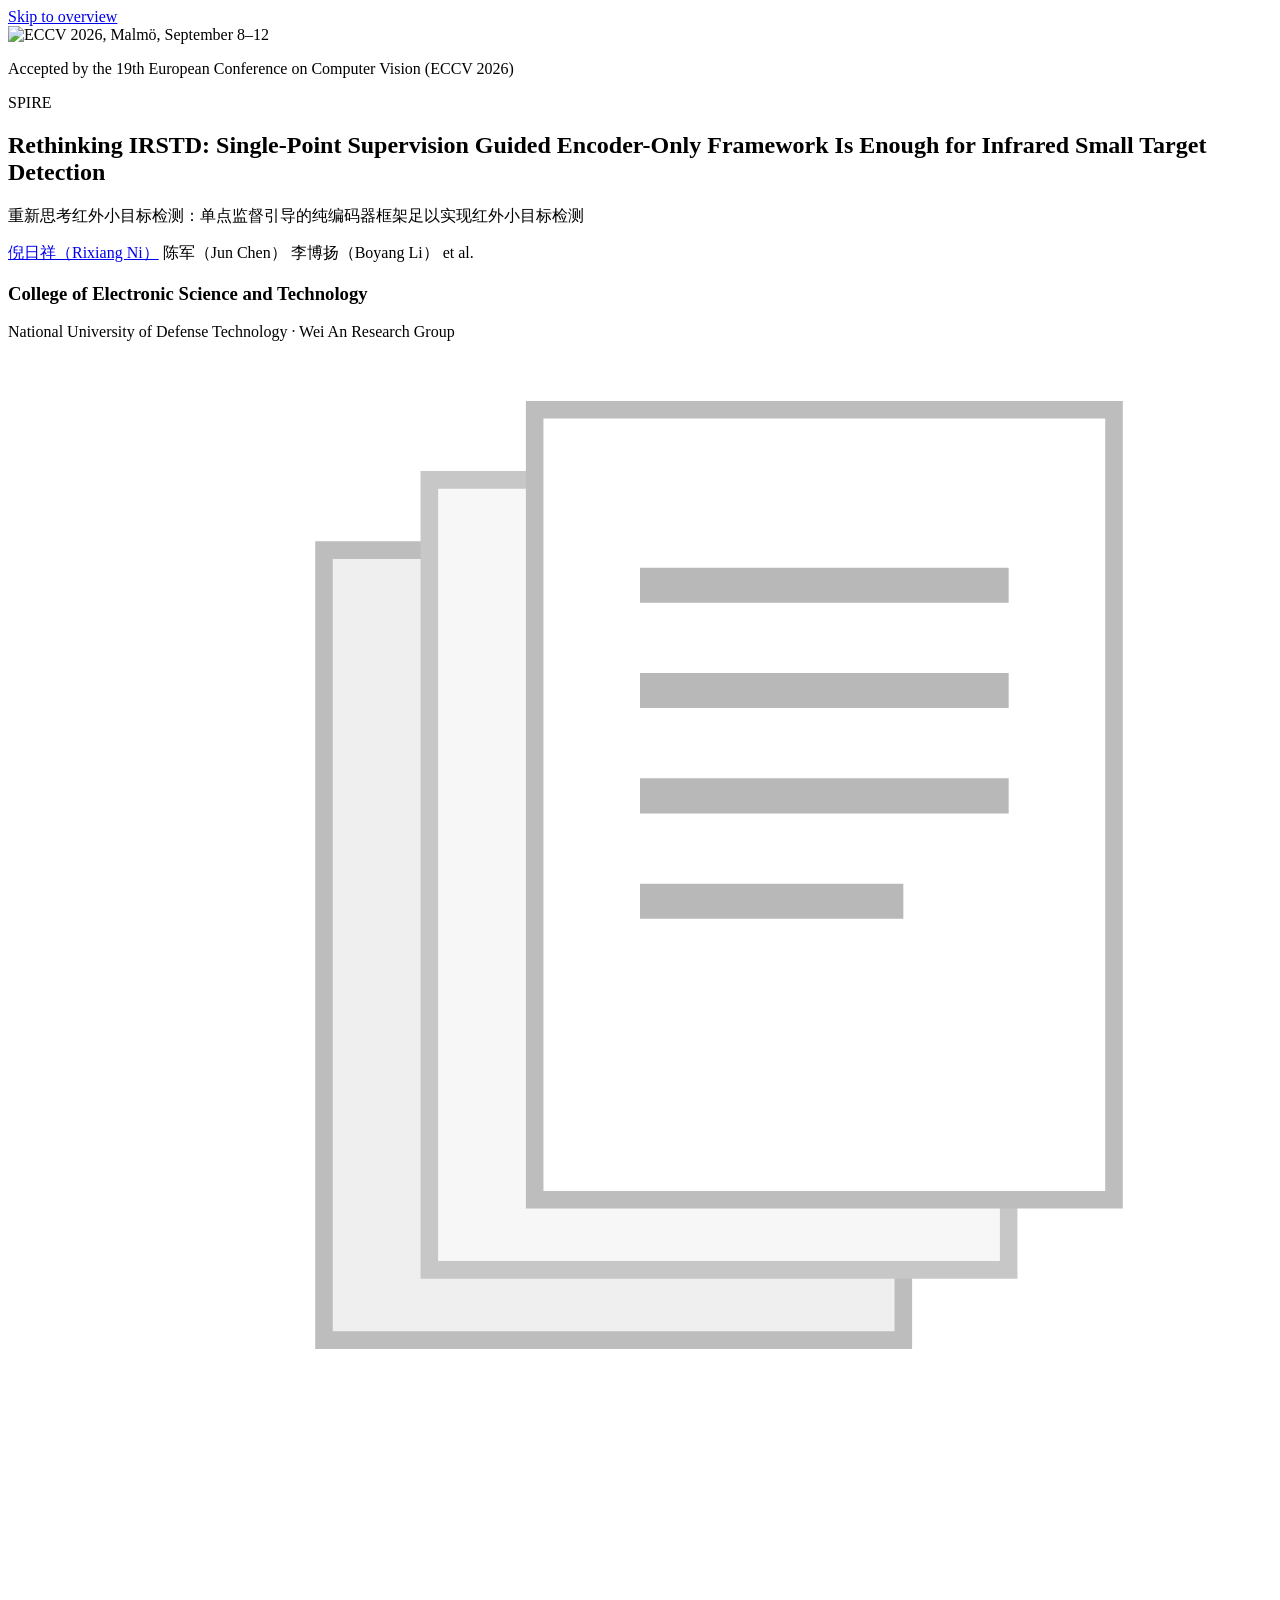
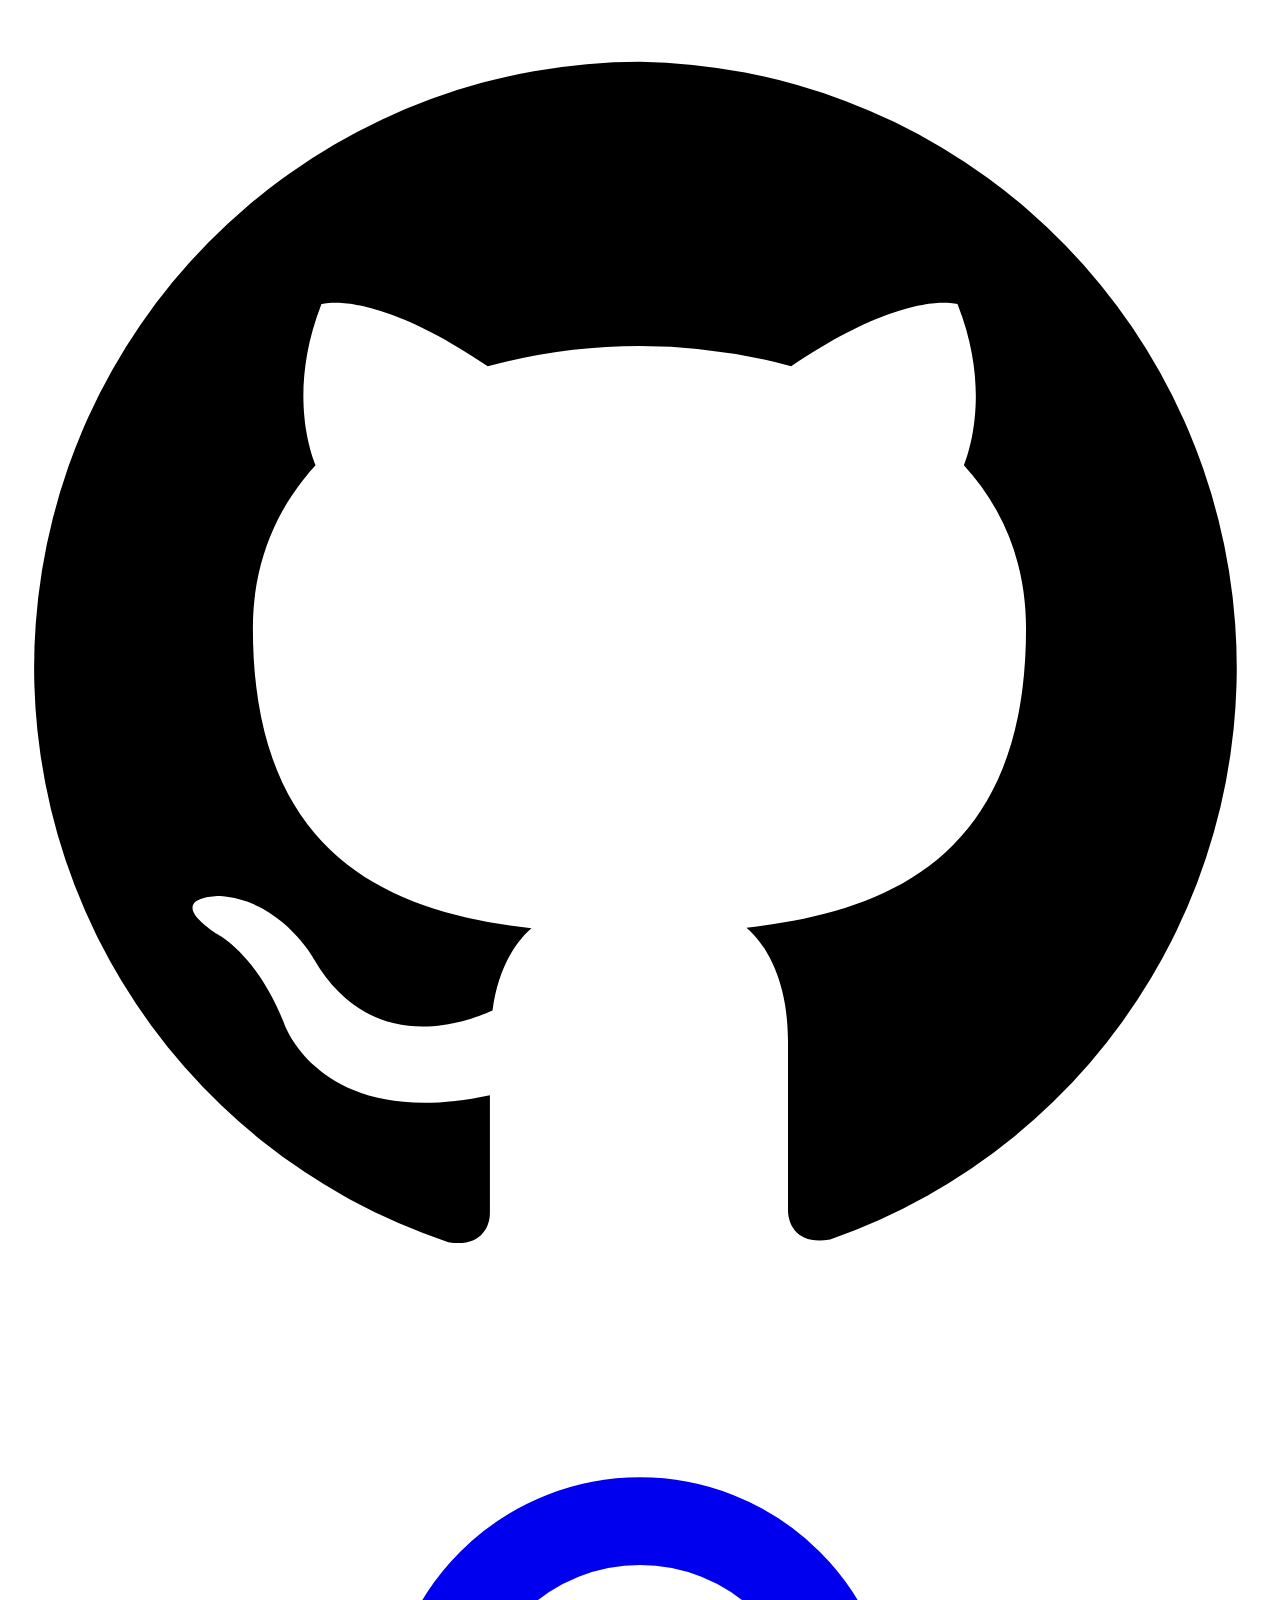
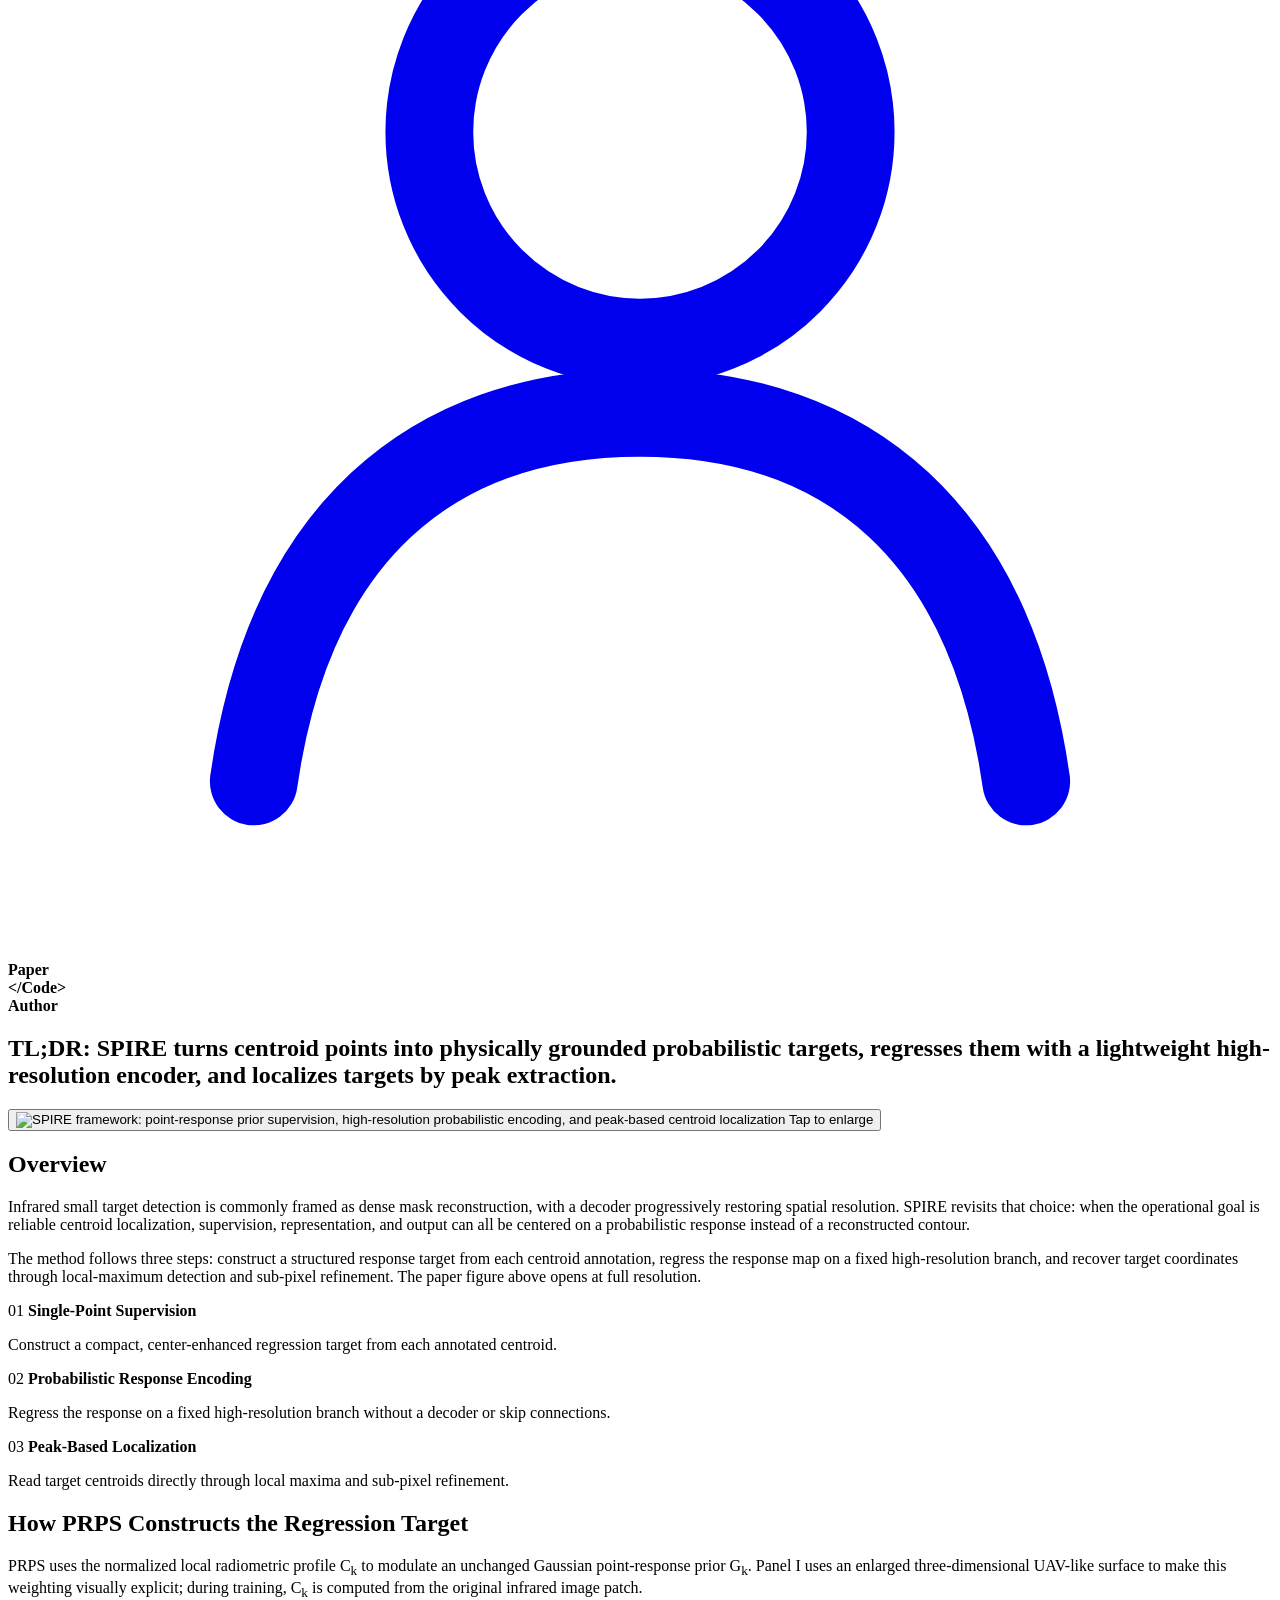
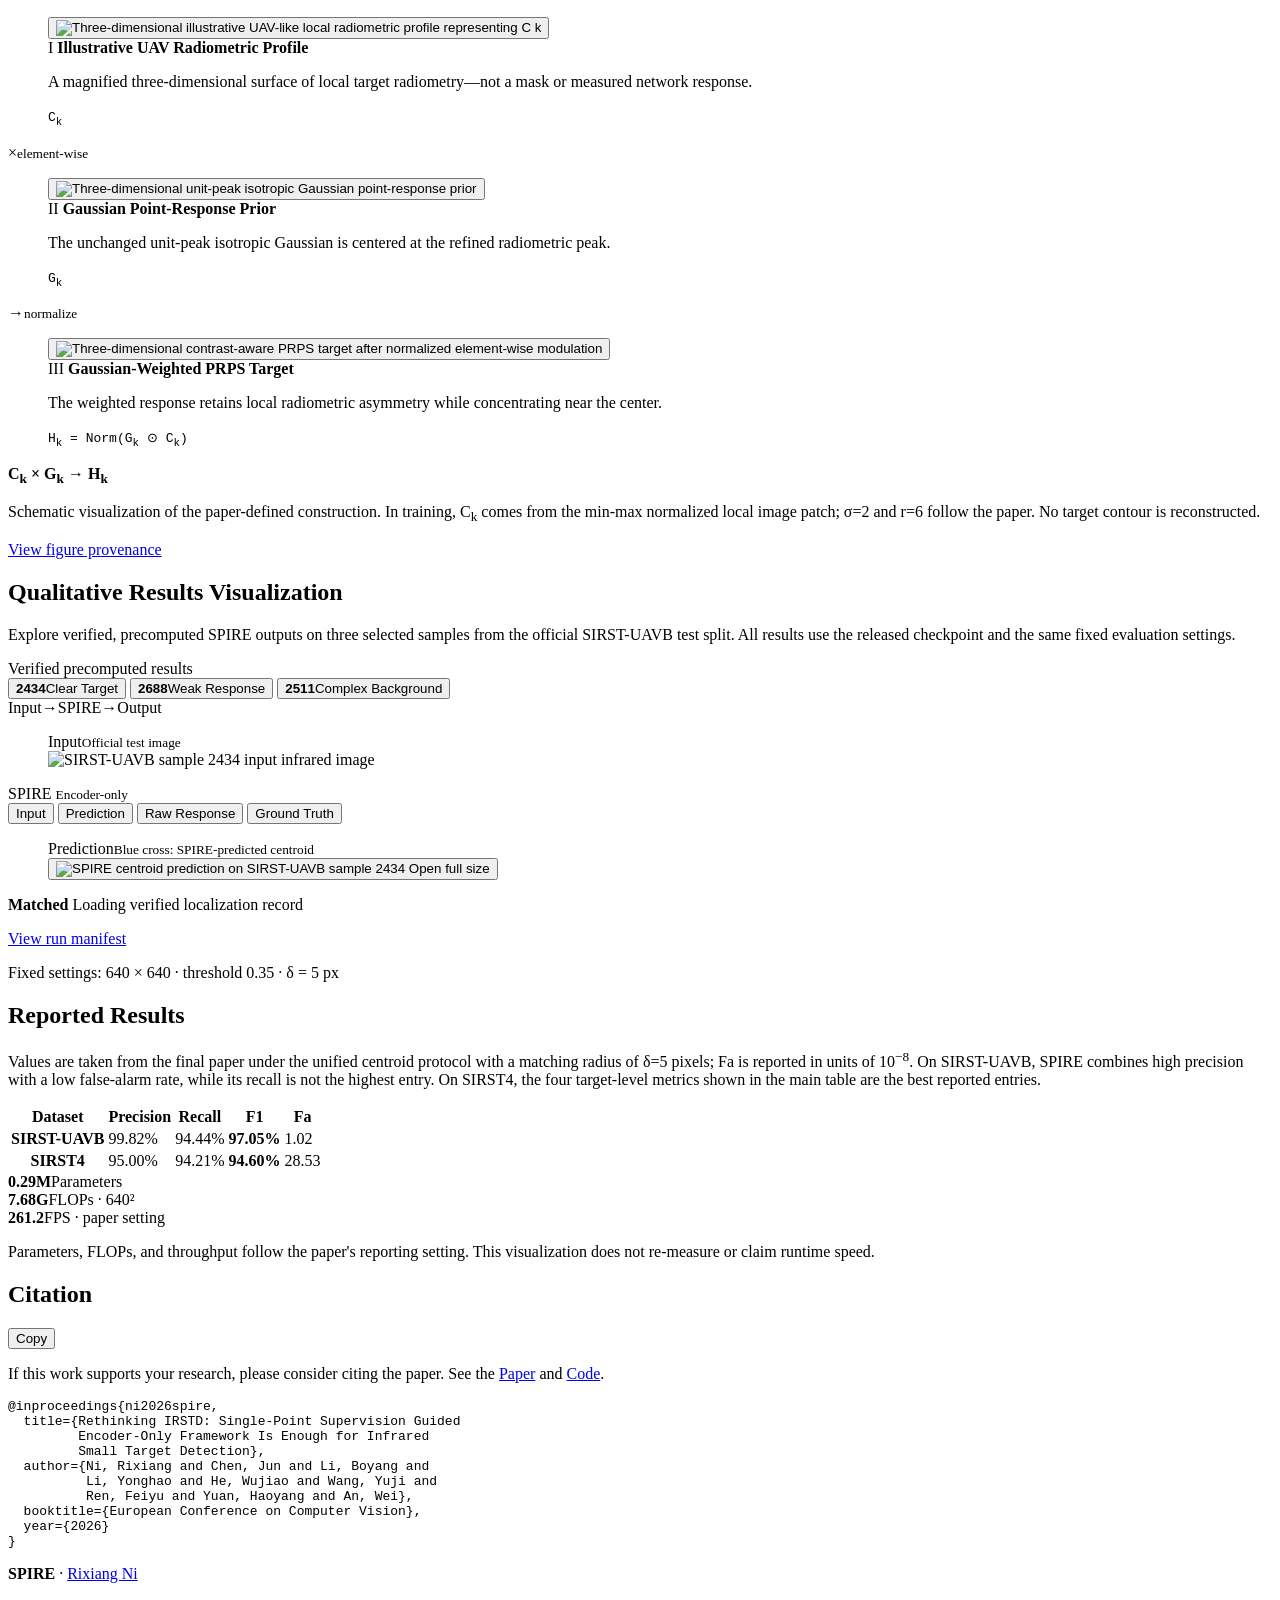
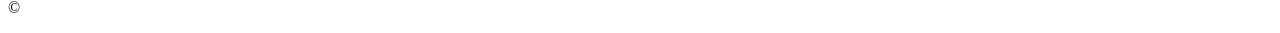
==== commit d8221a13: "Refine ECCV acceptance header" ====
--- a/index.html
+++ b/index.html
@@ -1,4 +1,4 @@
-<!DOCTYPE html><html lang="en"><head><meta charSet="utf-8"/><meta charSet="UTF-8"/><meta name="viewport" content="width=device-width, initial-scale=1"/><meta name="viewport" content="width=device-width, initial-scale=1.0"/><link rel="stylesheet" href="/SPIRE-IRSTD/_next/static/css/layout.BJXzYRwc.css" data-rsc-css-href="/SPIRE-IRSTD/_next/static/css/layout.BJXzYRwc.css" data-precedence="vite-rsc/importer-resources"/><link rel="modulepreload" fetchPriority="low" href="/SPIRE-IRSTD/_next/static/chunks/index-Cm6dY6VB.js"/><script src="/SPIRE-IRSTD/_next/static/chunks/rolldown-runtime-hePW80VL.js" type="module" async=""></script><script src="/SPIRE-IRSTD/_next/static/chunks/framework-CSI8Plig.js" type="module" async=""></script><link rel="preload" href="https://fonts.googleapis.com/css2?family=Open+Sans:wght@300;400;500;600;700;800&amp;family=Varela+Round&amp;display=swap" as="style"/><link rel="modulepreload" href="/SPIRE-IRSTD/_next/static/chunks/layout-segment-context-Bu7KEG5R.js" crossorigin=""/><link rel="modulepreload" href="/SPIRE-IRSTD/_next/static/chunks/site-shell-0EcuWiaT.js" crossorigin=""/><meta name="description" content="SPIRE reframes infrared small target detection as centroid-oriented probabilistic response regression under single-point supervision."/><meta name="theme-color" content="#ffffff"/><meta property="og:title" content="Rethinking IRSTD: Single-Point Supervision Guided Encoder-Only Framework Is Enough for Infrared Small Target Detection"/><meta property="og:description" content="Rethinking IRSTD: Single-Point Supervision Guided Encoder-Only Framework Is Enough for Infrared Small Target Detection."/><meta property="og:type" content="website"/><link rel="preconnect" href="https://fonts.googleapis.com"/><link rel="preconnect" href="https://fonts.gstatic.com" crossorigin="anonymous"/><link rel="icon" href="/SPIRE-IRSTD/favicon.svg" type="image/svg+xml"/><title>SPIRE | Rethinking IRSTD: Single-Point Supervision Guided Encoder-Only Framework Is Enough</title><link href="https://fonts.googleapis.com/css2?family=Open+Sans:wght@300;400;500;600;700;800&amp;family=Varela+Round&amp;display=swap" rel="stylesheet"/><script>Object.assign(((self[Symbol.for("vinext.navigationRuntime")]??={bootstrap:{routeManifest:null},functions:{}}).bootstrap.rsc??={rsc:[]}),{params:{},nav:{"pathname":"/","searchParams":[]}})</script><link rel="modulepreload" href="/SPIRE-IRSTD/_next/static/chunks/index-Cm6dY6VB.js" />
+<!DOCTYPE html><html lang="en"><head><meta charSet="utf-8"/><meta charSet="UTF-8"/><meta name="viewport" content="width=device-width, initial-scale=1"/><meta name="viewport" content="width=device-width, initial-scale=1.0"/><link rel="stylesheet" href="/SPIRE-IRSTD/_next/static/css/layout.NTzEYhZK.css" data-rsc-css-href="/SPIRE-IRSTD/_next/static/css/layout.NTzEYhZK.css" data-precedence="vite-rsc/importer-resources"/><link rel="modulepreload" fetchPriority="low" href="/SPIRE-IRSTD/_next/static/chunks/index-Bm7dhJjJ.js"/><script src="/SPIRE-IRSTD/_next/static/chunks/rolldown-runtime-hePW80VL.js" type="module" async=""></script><script src="/SPIRE-IRSTD/_next/static/chunks/framework-CSI8Plig.js" type="module" async=""></script><link rel="preload" href="https://fonts.googleapis.com/css2?family=Open+Sans:wght@300;400;500;600;700;800&amp;family=Varela+Round&amp;display=swap" as="style"/><link rel="modulepreload" href="/SPIRE-IRSTD/_next/static/chunks/layout-segment-context-DPonwVUk.js" crossorigin=""/><link rel="modulepreload" href="/SPIRE-IRSTD/_next/static/chunks/site-shell-CuETLOSw.js" crossorigin=""/><meta name="description" content="SPIRE reframes infrared small target detection as centroid-oriented probabilistic response regression under single-point supervision."/><meta name="theme-color" content="#ffffff"/><meta property="og:title" content="Rethinking IRSTD: Single-Point Supervision Guided Encoder-Only Framework Is Enough for Infrared Small Target Detection"/><meta property="og:description" content="Rethinking IRSTD: Single-Point Supervision Guided Encoder-Only Framework Is Enough for Infrared Small Target Detection."/><meta property="og:type" content="website"/><link rel="preconnect" href="https://fonts.googleapis.com"/><link rel="preconnect" href="https://fonts.gstatic.com" crossorigin="anonymous"/><link rel="icon" href="/SPIRE-IRSTD/favicon.svg" type="image/svg+xml"/><title>SPIRE | Rethinking IRSTD: Single-Point Supervision Guided Encoder-Only Framework Is Enough</title><link href="https://fonts.googleapis.com/css2?family=Open+Sans:wght@300;400;500;600;700;800&amp;family=Varela+Round&amp;display=swap" rel="stylesheet"/><script>Object.assign(((self[Symbol.for("vinext.navigationRuntime")]??={bootstrap:{routeManifest:null},functions:{}}).bootstrap.rsc??={rsc:[]}),{params:{},nav:{"pathname":"/","searchParams":[]}})</script><link rel="modulepreload" href="/SPIRE-IRSTD/_next/static/chunks/index-Bm7dhJjJ.js" />
 </head><body><div class="site-root">
     <a class="skip-link" href="#overview">Skip to overview</a>
 
@@ -15,7 +15,7 @@
             />
             <div class="hero-conference-lockup">
               <p class="hero-conference-name">
-                This paper has been accepted by the 19th European Conference on Computer Vision (ECCV 2026).
+                Accepted by the 19th European Conference on Computer Vision (ECCV 2026)
               </p>
               <span class="hero-brandbar-rule" aria-hidden="true"></span>
             </div>
@@ -427,4 +427,4 @@
     </dialog>
 
     
-  </div><script type="module" src="/SPIRE-IRSTD/_next/static/chunks/index-Cm6dY6VB.js" id="_R_" async=""></script><script>((self[Symbol.for("vinext.navigationRuntime")]??={bootstrap:{routeManifest:null},functions:{}}).bootstrap.rsc??={rsc:[]}).rsc.push("2:I[\"8c0f216c4604\",[],\"Children\",1]\n")</script><script>((self[Symbol.for("vinext.navigationRuntime")]??={bootstrap:{routeManifest:null},functions:{}}).bootstrap.rsc??={rsc:[]}).rsc.push("3:I[\"593f344dc510\",[],\"GlobalErrorBoundary\",1]\n")</script><script>((self[Symbol.for("vinext.navigationRuntime")]??={bootstrap:{routeManifest:null},functions:{}}).bootstrap.rsc??={rsc:[]}).rsc.push("4:I[\"0b874ad30386\",[],\"default\",1]\n")</script><script>((self[Symbol.for("vinext.navigationRuntime")]??={bootstrap:{routeManifest:null},functions:{}}).bootstrap.rsc??={rsc:[]}).rsc.push("5:I[\"593f344dc510\",[],\"ErrorBoundary\",1]\n")</script><script>((self[Symbol.for("vinext.navigationRuntime")]??={bootstrap:{routeManifest:null},functions:{}}).bootstrap.rsc??={rsc:[]}).rsc.push("6:I[\"15c18cfaeeff\",[],\"LayoutSegmentProvider\",1]\n")</script><script>((self[Symbol.for("vinext.navigationRuntime")]??={bootstrap:{routeManifest:null},functions:{}}).bootstrap.rsc??={rsc:[]}).rsc.push("7:I[\"8c0f216c4604\",[],\"Slot\",1]\n")</script><script>((self[Symbol.for("vinext.navigationRuntime")]??={bootstrap:{routeManifest:null},functions:{}}).bootstrap.rsc??={rsc:[]}).rsc.push("8:I[\"593f344dc510\",[],\"NotFoundBoundary\",1]\n")</script><script>((self[Symbol.for("vinext.navigationRuntime")]??={bootstrap:{routeManifest:null},functions:{}}).bootstrap.rsc??={rsc:[]}).rsc.push("9:I[\"9276801271d6\",[],\"AppRouterScrollTarget\",1]\n")</script><script>((self[Symbol.for("vinext.navigationRuntime")]??={bootstrap:{routeManifest:null},functions:{}}).bootstrap.rsc??={rsc:[]}).rsc.push("a:I[\"593f344dc510\",[],\"RedirectBoundary\",1]\n")</script><script>((self[Symbol.for("vinext.navigationRuntime")]??={bootstrap:{routeManifest:null},functions:{}}).bootstrap.rsc??={rsc:[]}).rsc.push(":HL[\"/SPIRE-IRSTD/_next/static/css/layout.BJXzYRwc.css\",\"style\"     ]\n")</script><script>((self[Symbol.for("vinext.navigationRuntime")]??={bootstrap:{routeManifest:null},functions:{}}).bootstrap.rsc??={rsc:[]}).rsc.push(":HL[\"https://fonts.googleapis.com/css2?family=Open+Sans:wght@300;400;500;600;700;800\u0026family=Varela+Round\u0026display=swap\",\"style\"     ]\n")</script><script>((self[Symbol.for("vinext.navigationRuntime")]??={bootstrap:{routeManifest:null},functions:{}}).bootstrap.rsc??={rsc:[]}).rsc.push("0:{\"__route\":\"route:/\",\"__interceptionContext\":null,\"__layoutIds\":[\"layout:/\"],\"__rootLayout\":\"/\",\"__sourcePage\":\"/page\",\"page:/\":\"$L1\",\"layout:/\":[[[[\"$\",\"link\",\"css:/SPIRE-IRSTD/_next/static/css/layout.BJXzYRwc.css\",{\"rel\":\"stylesheet\",\"precedence\":\"vite-rsc/importer-resources\",\"href\":\"/SPIRE-IRSTD/_next/static/css/layout.BJXzYRwc.css\",\"data-rsc-css-href\":\"/SPIRE-IRSTD/_next/static/css/layout.BJXzYRwc.css\"}],\"$undefined\"],[\"$\",\"html\",null,{\"lang\":\"en\",\"children\":[[\"$\",\"head\",null,{\"children\":[[\"$\",\"meta\",null,{\"charSet\":\"UTF-8\"}],[\"$\",\"meta\",null,{\"name\":\"viewport\",\"content\":\"width=device-width, initial-scale=1.0\"}],[\"$\",\"meta\",null,{\"name\":\"description\",\"content\":\"SPIRE reframes infrared small target detection as centroid-oriented probabilistic response regression under single-point supervision.\"}],[\"$\",\"meta\",null,{\"name\":\"theme-color\",\"content\":\"#ffffff\"}],[\"$\",\"meta\",null,{\"property\":\"og:title\",\"content\":\"Rethinking IRSTD: Single-Point Supervision Guided Encoder-Only Framework Is Enough for Infrared Small Target Detection\"}],[\"$\",\"meta\",null,{\"property\":\"og:description\",\"content\":\"Rethinking IRSTD: Single-Point Supervision Guided Encoder-Only Framework Is Enough for Infrared Small Target Detection.\"}],[\"$\",\"meta\",null,{\"property\":\"og:type\",\"content\":\"website\"}],[\"$\",\"link\",null,{\"rel\":\"preconnect\",\"href\":\"https://fonts.googleapis.com\"}],[\"$\",\"link\",null,{\"rel\":\"preconnect\",\"href\":\"https://fonts.gstatic.com\",\"crossOrigin\":\"anonymous\"}],[\"$\",\"link\",null,{\"href\":\"https://fonts.googleapis.com/css2?family=Open+Sans:wght@300;400;500;600;700;800\u0026family=Varela+Round\u0026display=swap\",\"rel\":\"stylesheet\"}],[\"$\",\"link\",null,{\"rel\":\"icon\",\"href\":\"/SPIRE-IRSTD/favicon.svg\",\"type\":\"image/svg+xml\"}],[\"$\",\"title\",null,{\"children\":\"SPIRE | Rethinking IRSTD: Single-Point Supervision Guided Encoder-Only Framework Is Enough\"}]]}],[\"$\",\"body\",null,{\"children\":[\"$\",\"$L2\",null,{}]}]]}]],null],\"route:/\":[[[\"$\",\"meta\",null,{\"charSet\":\"utf-8\"}],null,[[\"$\",\"meta\",\"0\",{\"name\":\"viewport\",\"content\":\"width=device-width, initial-scale=1\"}]]],[\"$\",\"$L3\",null,{\"fallback\":\"$4\",\"children\":[\"$\",\"$L5\",null,{\"fallback\":\"$4\",\"children\":[\"$\",\"$L6\",null,{\"providerId\":\"layout:/\",\"segmentMap\":{\"children\":[]},\"children\":[\"$\",\"$L7\",null,{\"id\":\"layout:/\",\"parallelSlots\":\"$undefined\",\"children\":[\"$\",\"$L8\",null,{\"resetKey\":\"\",\"fallback\":[[\"$\",\"title\",null,{\"children\":\"404: This page could not be found.\"}],[\"$\",\"div\",null,{\"style\":{\"fontFamily\":\"system-ui,\\\"Segoe UI\\\",Roboto,Helvetica,Arial,sans-serif,\\\"Apple Color Emoji\\\",\\\"Segoe UI Emoji\\\"\",\"height\":\"100vh\",\"textAlign\":\"center\",\"display\":\"flex\",\"flexDirection\":\"column\",\"alignItems\":\"center\",\"justifyContent\":\"center\"},\"children\":[\"$\",\"div\",null,{\"children\":[[\"$\",\"style\",null,{\"dangerouslySetInnerHTML\":{\"__html\":\"body{color:#000;background:#fff;margin:0}.next-error-h1{border-right:1px solid rgba(0,0,0,.3)}@media (prefers-color-scheme:dark){body{color:#fff;background:#000}.next-error-h1{border-right:1px solid rgba(255,255,255,.3)}}\"}}],[\"$\",\"h1\",null,{\"className\":\"next-error-h1\",\"style\":{\"display\":\"inline-block\",\"margin\":\"0 20px 0 0\",\"padding\":\"0 23px 0 0\",\"fontSize\":24,\"fontWeight\":500,\"verticalAlign\":\"top\",\"lineHeight\":\"49px\"},\"children\":404}],[\"$\",\"div\",null,{\"style\":{\"display\":\"inline-block\"},\"children\":[\"$\",\"h2\",null,{\"style\":{\"fontSize\":14,\"fontWeight\":400,\"lineHeight\":\"49px\",\"margin\":0},\"children\":\"This page could not be found.\"}]}]]}]}]],\"children\":[\"$\",\"$L9\",null,{\"children\":[\"$\",\"$La\",null,{\"children\":[[\"$\",\"$L6\",null,{\"providerId\":\"page:/\",\"segmentMap\":{\"children\":[\"__PAGE__\"]},\"children\":[\"$\",\"$L7\",null,{\"id\":\"page:/\"}]}],null]}]}]}]}]}]}]}],null,null],\"__layoutFlags\":{\"layout:/\":\"s\"},\"__artifactCompatibility\":{\"schemaVersion\":1,\"graphVersion\":\"app-route-graph:1177fd80f83fa7b0\",\"deploymentVersion\":\"1f82d213-5187-43ac-8937-74290efb2e4e\",\"appElementsSchemaVersion\":1,\"rscPayloadSchemaVersion\":1,\"rootBoundaryId\":\"/\",\"renderEpoch\":null},\"__renderObservation\":{\"schemaVersion\":1,\"output\":{\"kind\":\"app-rsc\",\"mountedSlotsFingerprint\":null,\"renderEpoch\":null,\"rootBoundaryId\":\"/\",\"routeId\":\"route:/\"},\"completeness\":\"partial\",\"boundaryOutcome\":{\"kind\":\"unknown\"},\"requestApis\":[{\"kind\":\"connection\",\"status\":\"unknown\"},{\"kind\":\"cookies\",\"status\":\"unknown\"},{\"kind\":\"draftMode\",\"status\":\"unknown\"},{\"kind\":\"headers\",\"status\":\"unknown\"},{\"kind\":\"params\",\"status\":\"unknown\"},{\"kind\":\"searchParams\",\"status\":\"unknown\"}],\"dynamicFetches\":[],\"cacheTags\":[\"/\",\"_N_T_/\",\"_N_T_/index\",\"_N_T_/layout\",\"_N_T_/page\"],\"pathTags\":[\"/\"],\"cacheability\":\"unknown\",\"downgrade\":{\"target\":\"freshRender\",\"reasons\":[{\"code\":\"CP_DOWNGRADE_CACHEABILITY_UNKNOWN\",\"target\":\"freshRender\"},{\"code\":\"CP_DOWNGRADE_INCOMPLETE_OBSERVATION\",\"completeness\":\"partial\",\"target\":\"freshRender\"},{\"code\":\"CP_DOWNGRADE_UNKNOWN_REQUEST_API\",\"requestApi\":\"connection\",\"target\":\"freshRender\"},{\"code\":\"CP_DOWNGRADE_UNKNOWN_REQUEST_API\",\"requestApi\":\"cookies\",\"target\":\"freshRender\"},{\"code\":\"CP_DOWNGRADE_UNKNOWN_REQUEST_API\",\"requestApi\":\"draftMode\",\"target\":\"freshRender\"},{\"code\":\"CP_DOWNGRADE_UNKNOWN_REQUEST_API\",\"requestApi\":\"headers\",\"target\":\"freshRender\"},{\"code\":\"CP_DOWNGRADE_UNKNOWN_REQUEST_API\",\"requestApi\":\"params\",\"target\":\"freshRender\"},{\"code\":\"CP_DOWNGRADE_UNKNOWN_REQUEST_API\",\"requestApi\":\"searchParams\",\"target\":\"freshRender\"}],\"fallback\":{\"kind\":\"breakerFallback\",\"code\":\"CP_PRIVATE_DYNAMIC_DOWNGRADE\",\"mode\":\"renderFresh\",\"scope\":\"affectedOutput\",\"fields\":{\"reasonCodes\":[\"CP_DOWNGRADE_CACHEABILITY_UNKNOWN\",\"CP_DOWNGRADE_INCOMPLETE_OBSERVATION\",\"CP_DOWNGRADE_UNKNOWN_REQUEST_API\",\"CP_DOWNGRADE_UNKNOWN_REQUEST_API\",\"CP_DOWNGRADE_UNKNOWN_REQUEST_API\",\"CP_DOWNGRADE_UNKNOWN_REQUEST_API\",\"CP_DOWNGRADE_UNKNOWN_REQUEST_API\",\"CP_DOWNGRADE_UNKNOWN_REQUEST_API\"],\"target\":\"freshRender\"}},\"isPublicCacheCandidate\":false}}}\n")</script><script>((self[Symbol.for("vinext.navigationRuntime")]??={bootstrap:{routeManifest:null},functions:{}}).bootstrap.rsc??={rsc:[]}).rsc.push("b:I[\"6f014b4f0add\",[],\"default\",1]\n")</script><script>((self[Symbol.for("vinext.navigationRuntime")]??={bootstrap:{routeManifest:null},functions:{}}).bootstrap.rsc??={rsc:[]}).rsc.push("1:[\"$\",\"$Lb\",null,{}]\n")</script><script>Object.assign(((self[Symbol.for("vinext.navigationRuntime")]??={bootstrap:{routeManifest:null},functions:{}}).bootstrap.rsc??={rsc:[]}),{"initialCacheKind":"static"});((self[Symbol.for("vinext.navigationRuntime")]??={bootstrap:{routeManifest:null},functions:{}}).bootstrap.rsc??={rsc:[]}).done=true</script></body></html>+  </div><script type="module" src="/SPIRE-IRSTD/_next/static/chunks/index-Bm7dhJjJ.js" id="_R_" async=""></script><script>((self[Symbol.for("vinext.navigationRuntime")]??={bootstrap:{routeManifest:null},functions:{}}).bootstrap.rsc??={rsc:[]}).rsc.push("2:I[\"8c0f216c4604\",[],\"Children\",1]\n")</script><script>((self[Symbol.for("vinext.navigationRuntime")]??={bootstrap:{routeManifest:null},functions:{}}).bootstrap.rsc??={rsc:[]}).rsc.push("3:I[\"593f344dc510\",[],\"GlobalErrorBoundary\",1]\n")</script><script>((self[Symbol.for("vinext.navigationRuntime")]??={bootstrap:{routeManifest:null},functions:{}}).bootstrap.rsc??={rsc:[]}).rsc.push("4:I[\"0b874ad30386\",[],\"default\",1]\n")</script><script>((self[Symbol.for("vinext.navigationRuntime")]??={bootstrap:{routeManifest:null},functions:{}}).bootstrap.rsc??={rsc:[]}).rsc.push("5:I[\"593f344dc510\",[],\"ErrorBoundary\",1]\n")</script><script>((self[Symbol.for("vinext.navigationRuntime")]??={bootstrap:{routeManifest:null},functions:{}}).bootstrap.rsc??={rsc:[]}).rsc.push("6:I[\"15c18cfaeeff\",[],\"LayoutSegmentProvider\",1]\n")</script><script>((self[Symbol.for("vinext.navigationRuntime")]??={bootstrap:{routeManifest:null},functions:{}}).bootstrap.rsc??={rsc:[]}).rsc.push("7:I[\"8c0f216c4604\",[],\"Slot\",1]\n")</script><script>((self[Symbol.for("vinext.navigationRuntime")]??={bootstrap:{routeManifest:null},functions:{}}).bootstrap.rsc??={rsc:[]}).rsc.push("8:I[\"593f344dc510\",[],\"NotFoundBoundary\",1]\n")</script><script>((self[Symbol.for("vinext.navigationRuntime")]??={bootstrap:{routeManifest:null},functions:{}}).bootstrap.rsc??={rsc:[]}).rsc.push("9:I[\"9276801271d6\",[],\"AppRouterScrollTarget\",1]\n")</script><script>((self[Symbol.for("vinext.navigationRuntime")]??={bootstrap:{routeManifest:null},functions:{}}).bootstrap.rsc??={rsc:[]}).rsc.push("a:I[\"593f344dc510\",[],\"RedirectBoundary\",1]\n")</script><script>((self[Symbol.for("vinext.navigationRuntime")]??={bootstrap:{routeManifest:null},functions:{}}).bootstrap.rsc??={rsc:[]}).rsc.push(":HL[\"/SPIRE-IRSTD/_next/static/css/layout.NTzEYhZK.css\",\"style\"     ]\n")</script><script>((self[Symbol.for("vinext.navigationRuntime")]??={bootstrap:{routeManifest:null},functions:{}}).bootstrap.rsc??={rsc:[]}).rsc.push(":HL[\"https://fonts.googleapis.com/css2?family=Open+Sans:wght@300;400;500;600;700;800\u0026family=Varela+Round\u0026display=swap\",\"style\"     ]\n")</script><script>((self[Symbol.for("vinext.navigationRuntime")]??={bootstrap:{routeManifest:null},functions:{}}).bootstrap.rsc??={rsc:[]}).rsc.push("0:{\"__route\":\"route:/\",\"__interceptionContext\":null,\"__layoutIds\":[\"layout:/\"],\"__rootLayout\":\"/\",\"__sourcePage\":\"/page\",\"page:/\":\"$L1\",\"layout:/\":[[[[\"$\",\"link\",\"css:/SPIRE-IRSTD/_next/static/css/layout.NTzEYhZK.css\",{\"rel\":\"stylesheet\",\"precedence\":\"vite-rsc/importer-resources\",\"href\":\"/SPIRE-IRSTD/_next/static/css/layout.NTzEYhZK.css\",\"data-rsc-css-href\":\"/SPIRE-IRSTD/_next/static/css/layout.NTzEYhZK.css\"}],\"$undefined\"],[\"$\",\"html\",null,{\"lang\":\"en\",\"children\":[[\"$\",\"head\",null,{\"children\":[[\"$\",\"meta\",null,{\"charSet\":\"UTF-8\"}],[\"$\",\"meta\",null,{\"name\":\"viewport\",\"content\":\"width=device-width, initial-scale=1.0\"}],[\"$\",\"meta\",null,{\"name\":\"description\",\"content\":\"SPIRE reframes infrared small target detection as centroid-oriented probabilistic response regression under single-point supervision.\"}],[\"$\",\"meta\",null,{\"name\":\"theme-color\",\"content\":\"#ffffff\"}],[\"$\",\"meta\",null,{\"property\":\"og:title\",\"content\":\"Rethinking IRSTD: Single-Point Supervision Guided Encoder-Only Framework Is Enough for Infrared Small Target Detection\"}],[\"$\",\"meta\",null,{\"property\":\"og:description\",\"content\":\"Rethinking IRSTD: Single-Point Supervision Guided Encoder-Only Framework Is Enough for Infrared Small Target Detection.\"}],[\"$\",\"meta\",null,{\"property\":\"og:type\",\"content\":\"website\"}],[\"$\",\"link\",null,{\"rel\":\"preconnect\",\"href\":\"https://fonts.googleapis.com\"}],[\"$\",\"link\",null,{\"rel\":\"preconnect\",\"href\":\"https://fonts.gstatic.com\",\"crossOrigin\":\"anonymous\"}],[\"$\",\"link\",null,{\"href\":\"https://fonts.googleapis.com/css2?family=Open+Sans:wght@300;400;500;600;700;800\u0026family=Varela+Round\u0026display=swap\",\"rel\":\"stylesheet\"}],[\"$\",\"link\",null,{\"rel\":\"icon\",\"href\":\"/SPIRE-IRSTD/favicon.svg\",\"type\":\"image/svg+xml\"}],[\"$\",\"title\",null,{\"children\":\"SPIRE | Rethinking IRSTD: Single-Point Supervision Guided Encoder-Only Framework Is Enough\"}]]}],[\"$\",\"body\",null,{\"children\":[\"$\",\"$L2\",null,{}]}]]}]],null],\"route:/\":[[[\"$\",\"meta\",null,{\"charSet\":\"utf-8\"}],null,[[\"$\",\"meta\",\"0\",{\"name\":\"viewport\",\"content\":\"width=device-width, initial-scale=1\"}]]],[\"$\",\"$L3\",null,{\"fallback\":\"$4\",\"children\":[\"$\",\"$L5\",null,{\"fallback\":\"$4\",\"children\":[\"$\",\"$L6\",null,{\"providerId\":\"layout:/\",\"segmentMap\":{\"children\":[]},\"children\":[\"$\",\"$L7\",null,{\"id\":\"layout:/\",\"parallelSlots\":\"$undefined\",\"children\":[\"$\",\"$L8\",null,{\"resetKey\":\"\",\"fallback\":[[\"$\",\"title\",null,{\"children\":\"404: This page could not be found.\"}],[\"$\",\"div\",null,{\"style\":{\"fontFamily\":\"system-ui,\\\"Segoe UI\\\",Roboto,Helvetica,Arial,sans-serif,\\\"Apple Color Emoji\\\",\\\"Segoe UI Emoji\\\"\",\"height\":\"100vh\",\"textAlign\":\"center\",\"display\":\"flex\",\"flexDirection\":\"column\",\"alignItems\":\"center\",\"justifyContent\":\"center\"},\"children\":[\"$\",\"div\",null,{\"children\":[[\"$\",\"style\",null,{\"dangerouslySetInnerHTML\":{\"__html\":\"body{color:#000;background:#fff;margin:0}.next-error-h1{border-right:1px solid rgba(0,0,0,.3)}@media (prefers-color-scheme:dark){body{color:#fff;background:#000}.next-error-h1{border-right:1px solid rgba(255,255,255,.3)}}\"}}],[\"$\",\"h1\",null,{\"className\":\"next-error-h1\",\"style\":{\"display\":\"inline-block\",\"margin\":\"0 20px 0 0\",\"padding\":\"0 23px 0 0\",\"fontSize\":24,\"fontWeight\":500,\"verticalAlign\":\"top\",\"lineHeight\":\"49px\"},\"children\":404}],[\"$\",\"div\",null,{\"style\":{\"display\":\"inline-block\"},\"children\":[\"$\",\"h2\",null,{\"style\":{\"fontSize\":14,\"fontWeight\":400,\"lineHeight\":\"49px\",\"margin\":0},\"children\":\"This page could not be found.\"}]}]]}]}]],\"children\":[\"$\",\"$L9\",null,{\"children\":[\"$\",\"$La\",null,{\"children\":[[\"$\",\"$L6\",null,{\"providerId\":\"page:/\",\"segmentMap\":{\"children\":[\"__PAGE__\"]},\"children\":[\"$\",\"$L7\",null,{\"id\":\"page:/\"}]}],null]}]}]}]}]}]}]}],null,null],\"__layoutFlags\":{\"layout:/\":\"s\"},\"__artifactCompatibility\":{\"schemaVersion\":1,\"graphVersion\":\"app-route-graph:1177fd80f83fa7b0\",\"deploymentVersion\":\"340d3e08-f931-4d55-80dc-8cd36c062dbe\",\"appElementsSchemaVersion\":1,\"rscPayloadSchemaVersion\":1,\"rootBoundaryId\":\"/\",\"renderEpoch\":null},\"__renderObservation\":{\"schemaVersion\":1,\"output\":{\"kind\":\"app-rsc\",\"mountedSlotsFingerprint\":null,\"renderEpoch\":null,\"rootBoundaryId\":\"/\",\"routeId\":\"route:/\"},\"completeness\":\"partial\",\"boundaryOutcome\":{\"kind\":\"unknown\"},\"requestApis\":[{\"kind\":\"connection\",\"status\":\"unknown\"},{\"kind\":\"cookies\",\"status\":\"unknown\"},{\"kind\":\"draftMode\",\"status\":\"unknown\"},{\"kind\":\"headers\",\"status\":\"unknown\"},{\"kind\":\"params\",\"status\":\"unknown\"},{\"kind\":\"searchParams\",\"status\":\"unknown\"}],\"dynamicFetches\":[],\"cacheTags\":[\"/\",\"_N_T_/\",\"_N_T_/index\",\"_N_T_/layout\",\"_N_T_/page\"],\"pathTags\":[\"/\"],\"cacheability\":\"unknown\",\"downgrade\":{\"target\":\"freshRender\",\"reasons\":[{\"code\":\"CP_DOWNGRADE_CACHEABILITY_UNKNOWN\",\"target\":\"freshRender\"},{\"code\":\"CP_DOWNGRADE_INCOMPLETE_OBSERVATION\",\"completeness\":\"partial\",\"target\":\"freshRender\"},{\"code\":\"CP_DOWNGRADE_UNKNOWN_REQUEST_API\",\"requestApi\":\"connection\",\"target\":\"freshRender\"},{\"code\":\"CP_DOWNGRADE_UNKNOWN_REQUEST_API\",\"requestApi\":\"cookies\",\"target\":\"freshRender\"},{\"code\":\"CP_DOWNGRADE_UNKNOWN_REQUEST_API\",\"requestApi\":\"draftMode\",\"target\":\"freshRender\"},{\"code\":\"CP_DOWNGRADE_UNKNOWN_REQUEST_API\",\"requestApi\":\"headers\",\"target\":\"freshRender\"},{\"code\":\"CP_DOWNGRADE_UNKNOWN_REQUEST_API\",\"requestApi\":\"params\",\"target\":\"freshRender\"},{\"code\":\"CP_DOWNGRADE_UNKNOWN_REQUEST_API\",\"requestApi\":\"searchParams\",\"target\":\"freshRender\"}],\"fallback\":{\"kind\":\"breakerFallback\",\"code\":\"CP_PRIVATE_DYNAMIC_DOWNGRADE\",\"mode\":\"renderFresh\",\"scope\":\"affectedOutput\",\"fields\":{\"reasonCodes\":[\"CP_DOWNGRADE_CACHEABILITY_UNKNOWN\",\"CP_DOWNGRADE_INCOMPLETE_OBSERVATION\",\"CP_DOWNGRADE_UNKNOWN_REQUEST_API\",\"CP_DOWNGRADE_UNKNOWN_REQUEST_API\",\"CP_DOWNGRADE_UNKNOWN_REQUEST_API\",\"CP_DOWNGRADE_UNKNOWN_REQUEST_API\",\"CP_DOWNGRADE_UNKNOWN_REQUEST_API\",\"CP_DOWNGRADE_UNKNOWN_REQUEST_API\"],\"target\":\"freshRender\"}},\"isPublicCacheCandidate\":false}}}\n")</script><script>((self[Symbol.for("vinext.navigationRuntime")]??={bootstrap:{routeManifest:null},functions:{}}).bootstrap.rsc??={rsc:[]}).rsc.push("b:I[\"6f014b4f0add\",[],\"default\",1]\n")</script><script>((self[Symbol.for("vinext.navigationRuntime")]??={bootstrap:{routeManifest:null},functions:{}}).bootstrap.rsc??={rsc:[]}).rsc.push("1:[\"$\",\"$Lb\",null,{}]\n")</script><script>Object.assign(((self[Symbol.for("vinext.navigationRuntime")]??={bootstrap:{routeManifest:null},functions:{}}).bootstrap.rsc??={rsc:[]}),{"initialCacheKind":"static"});((self[Symbol.for("vinext.navigationRuntime")]??={bootstrap:{routeManifest:null},functions:{}}).bootstrap.rsc??={rsc:[]}).done=true</script></body></html>
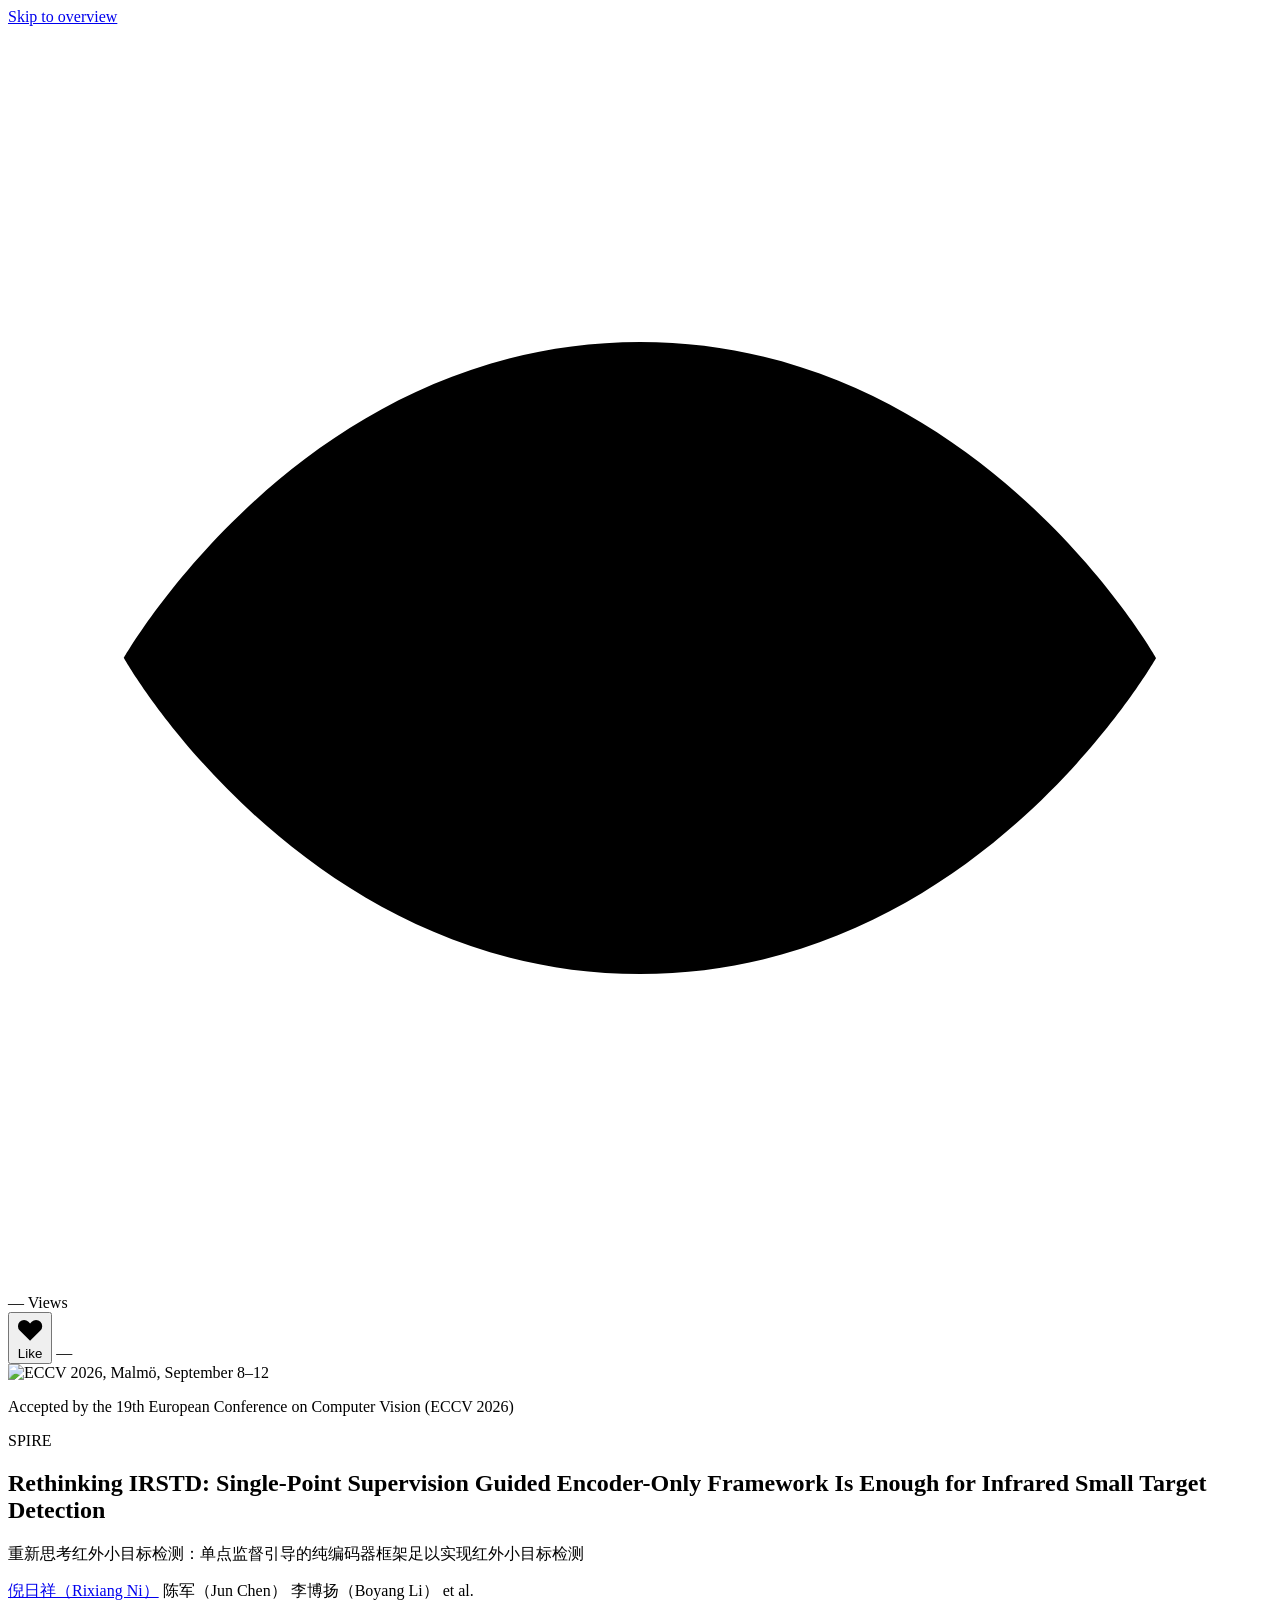
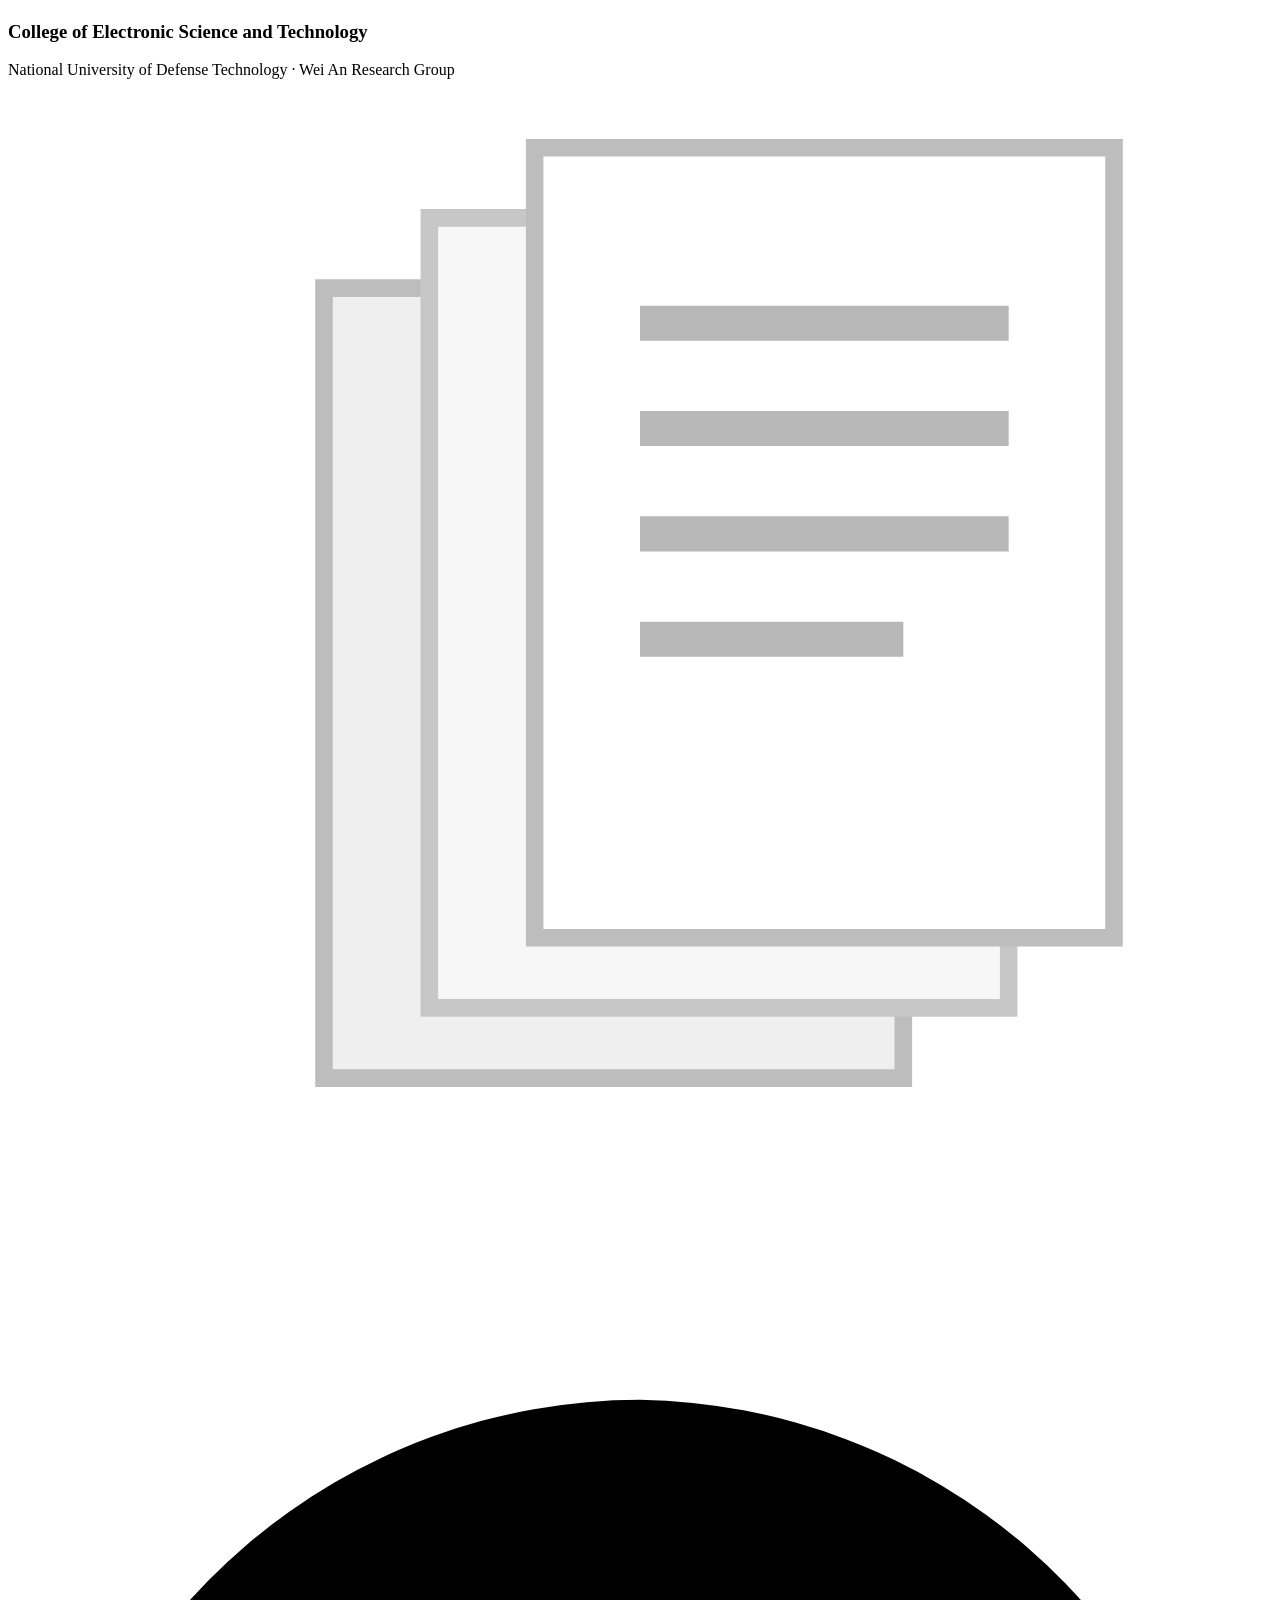
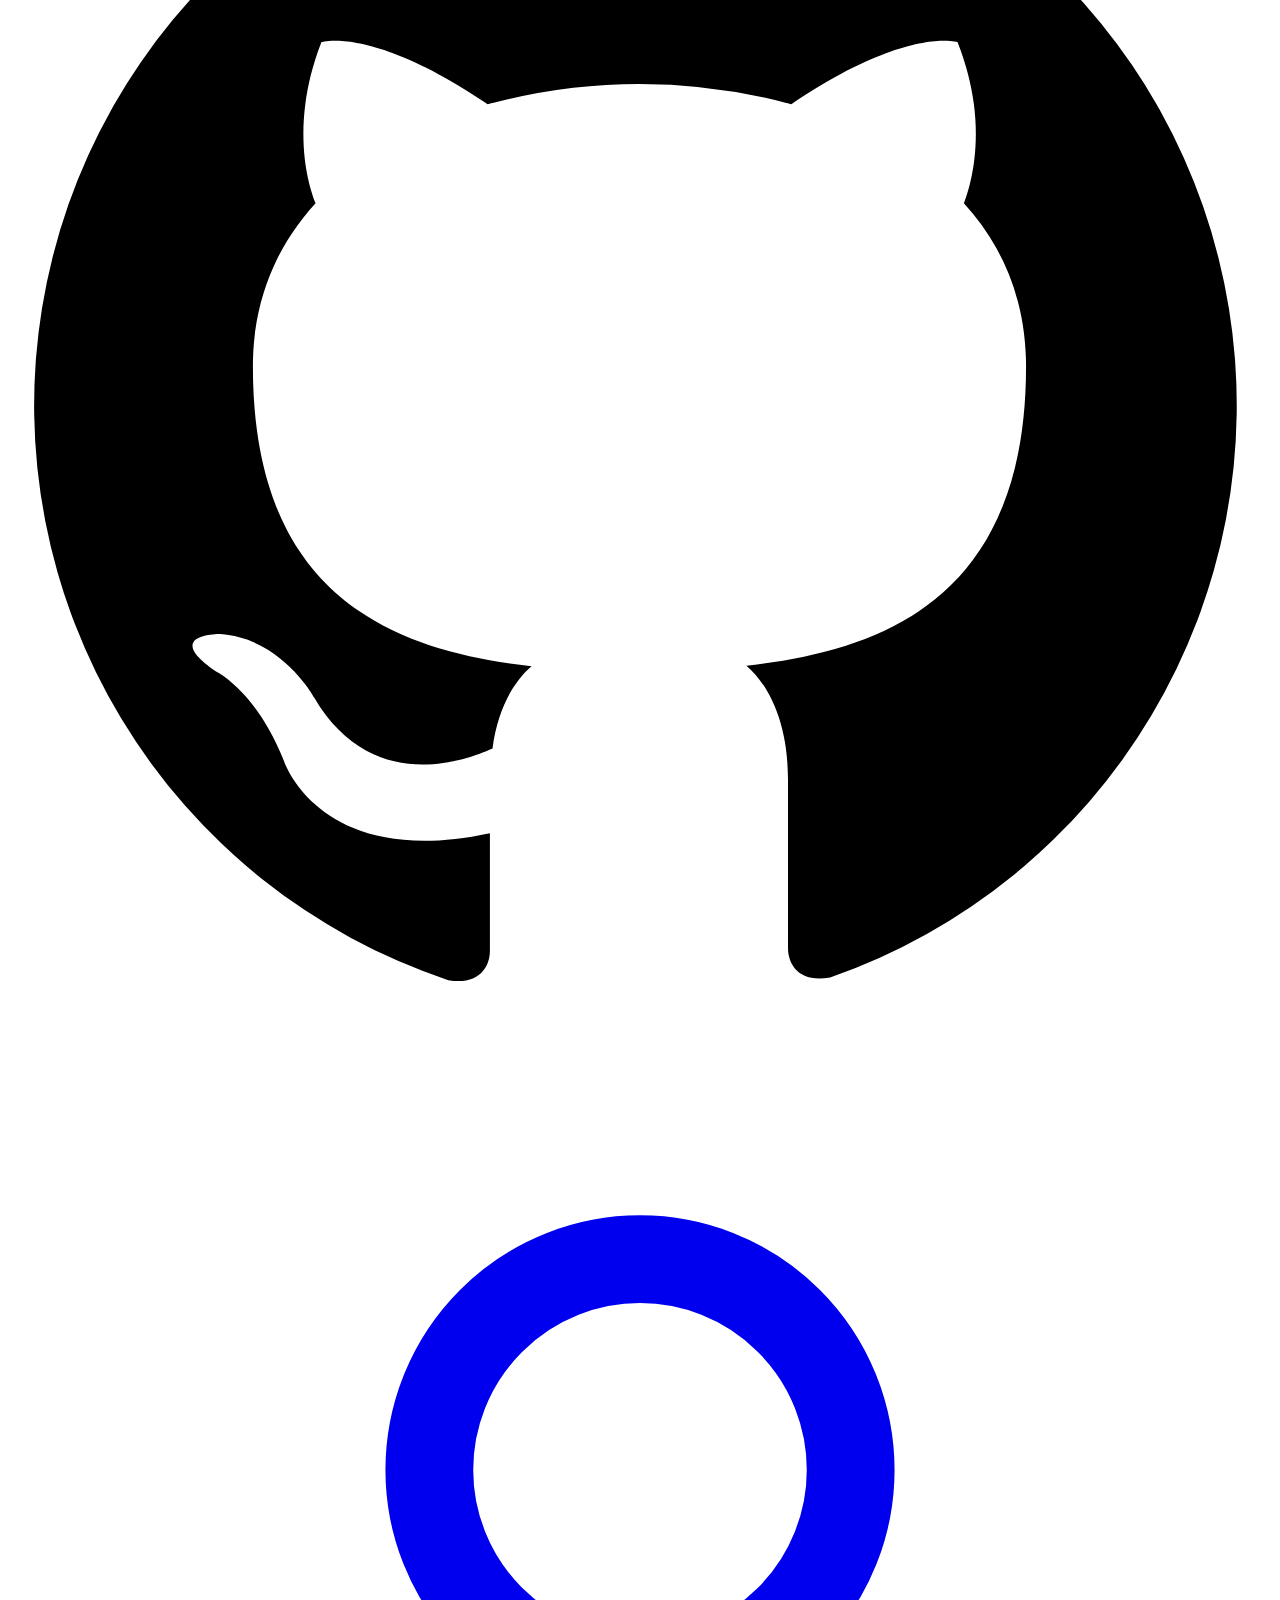
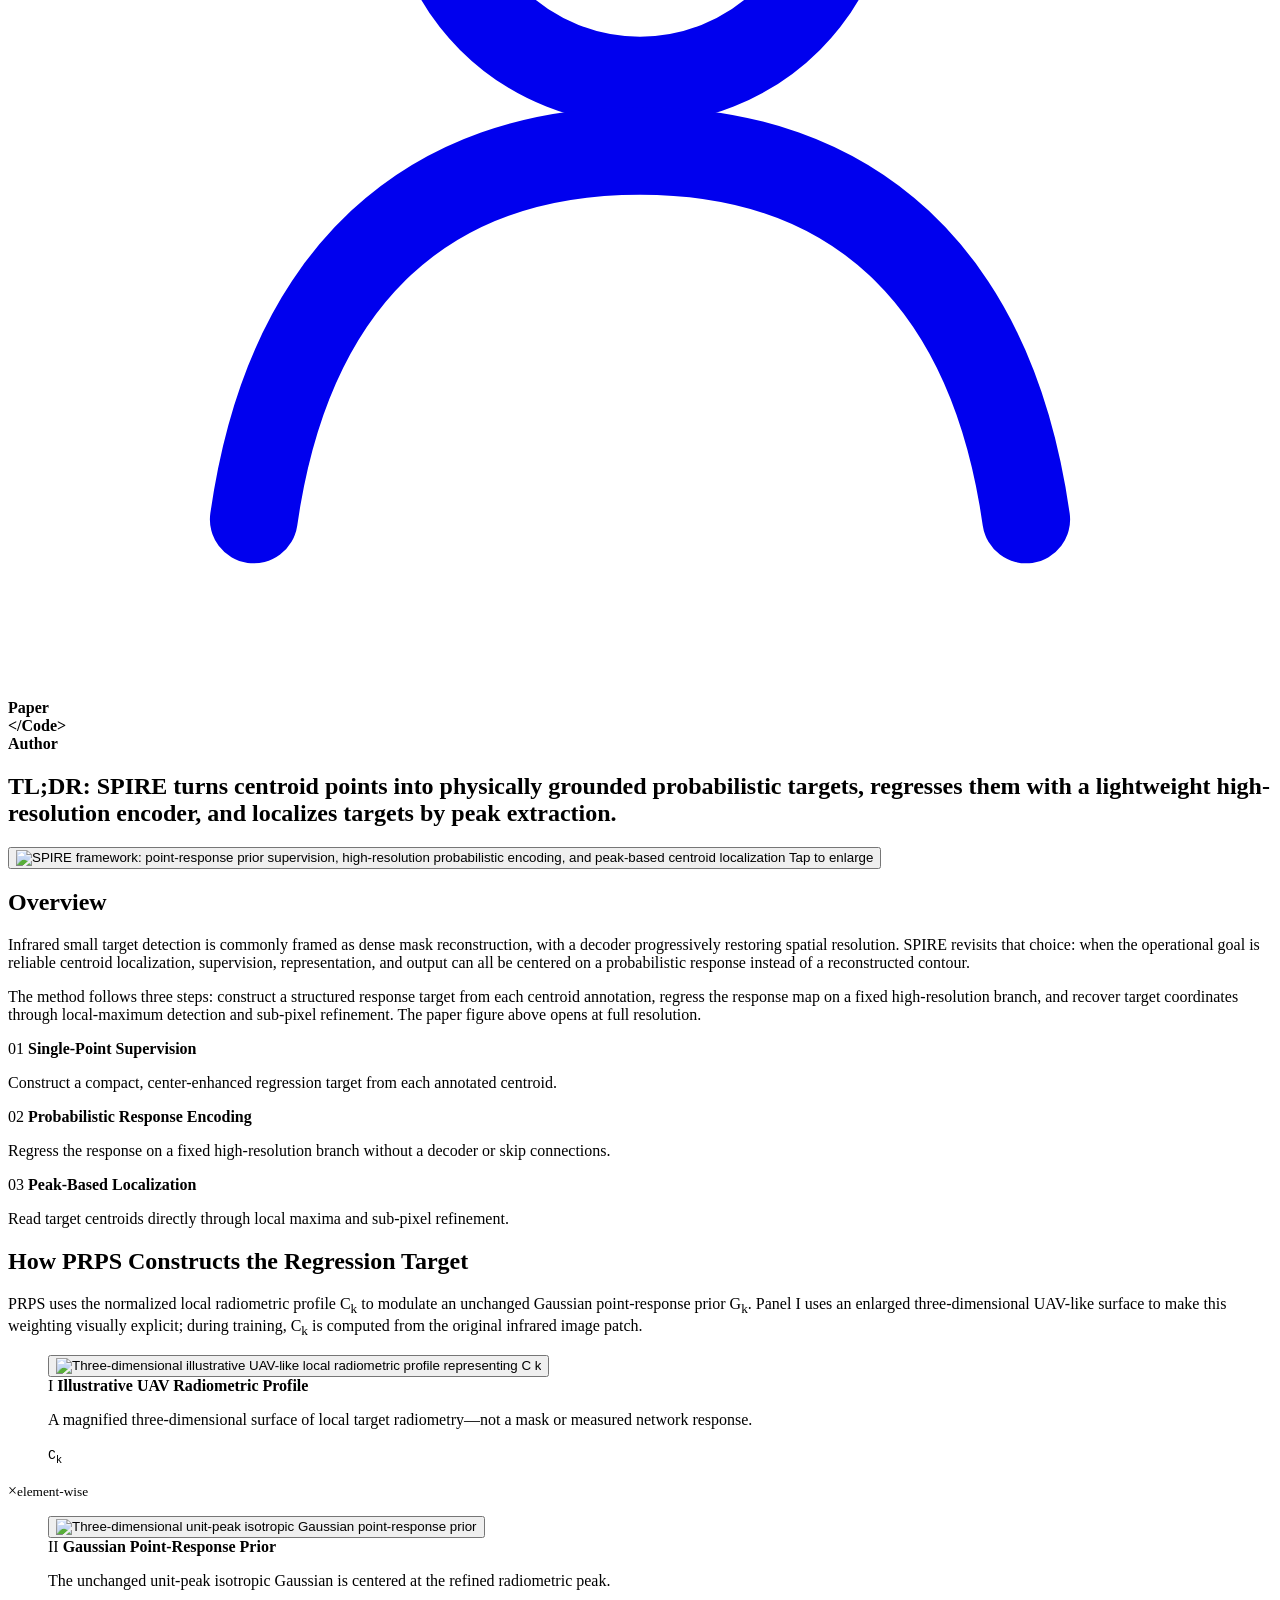
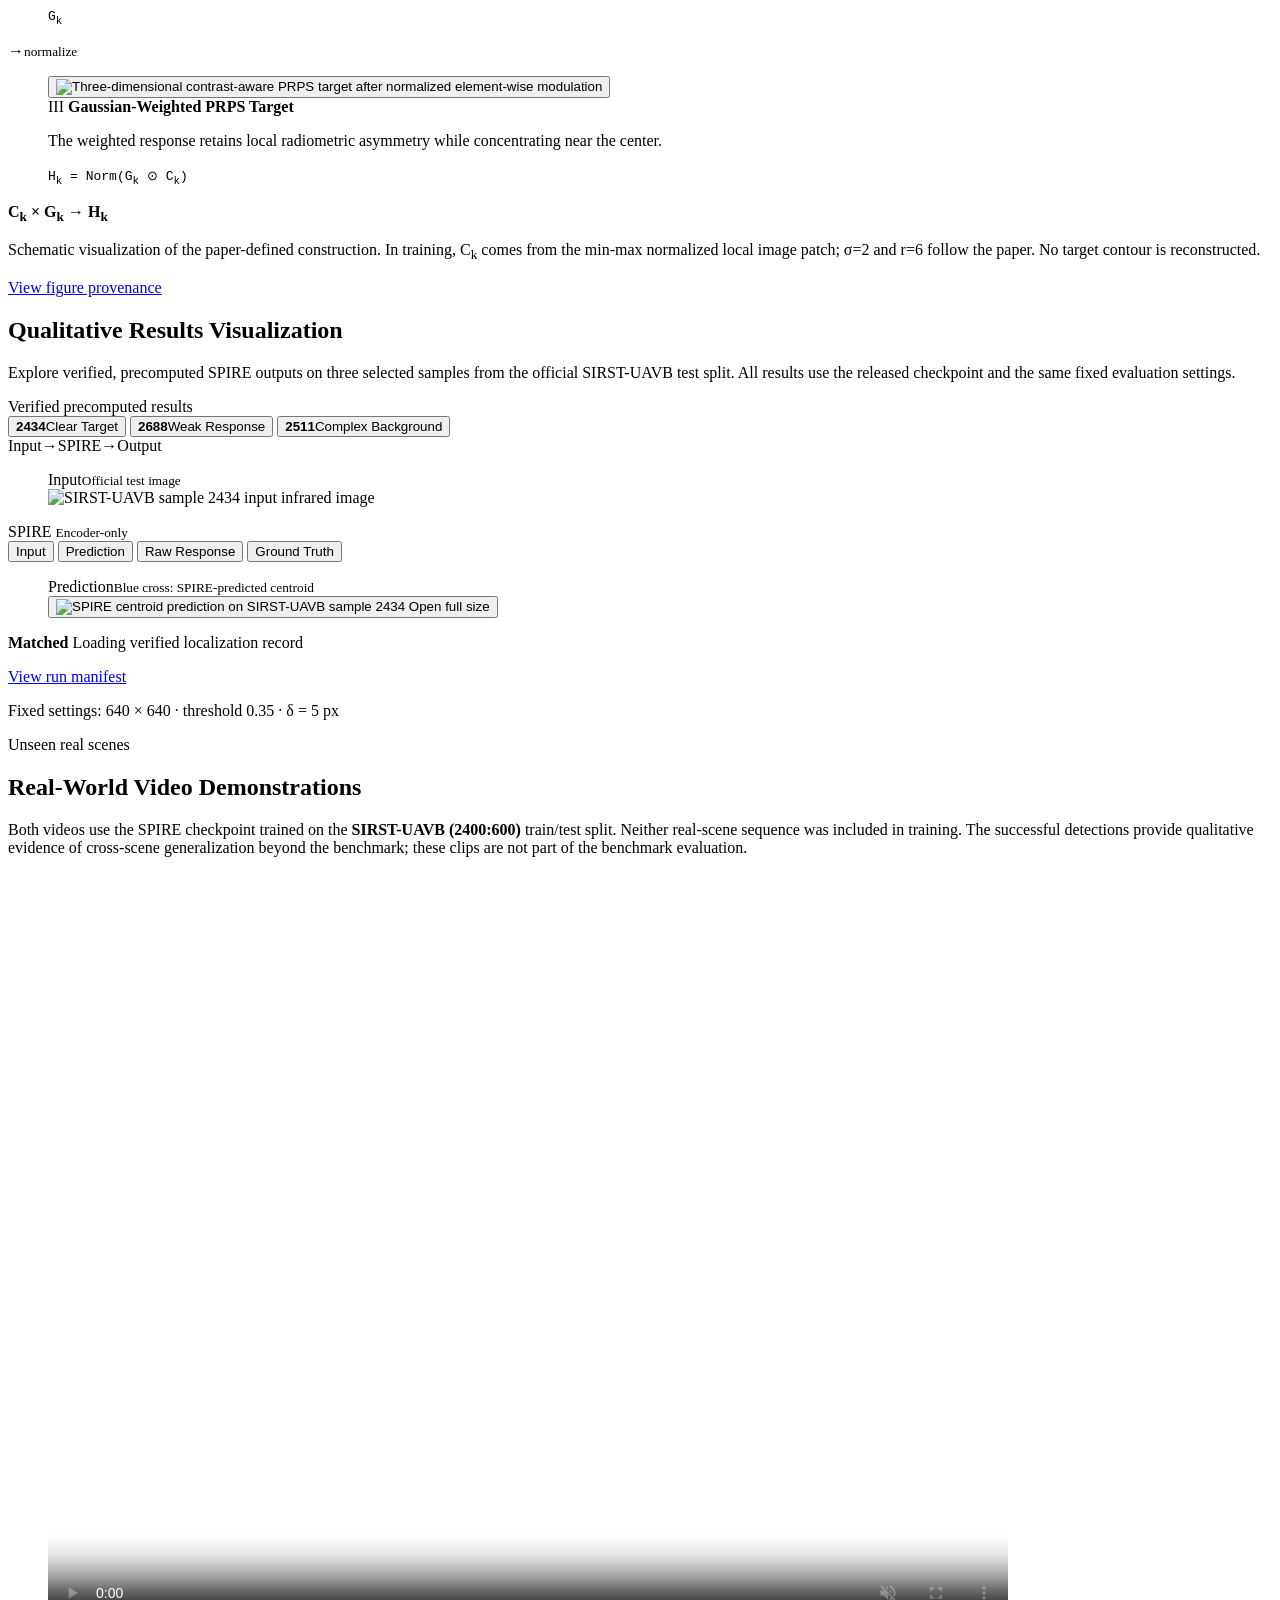
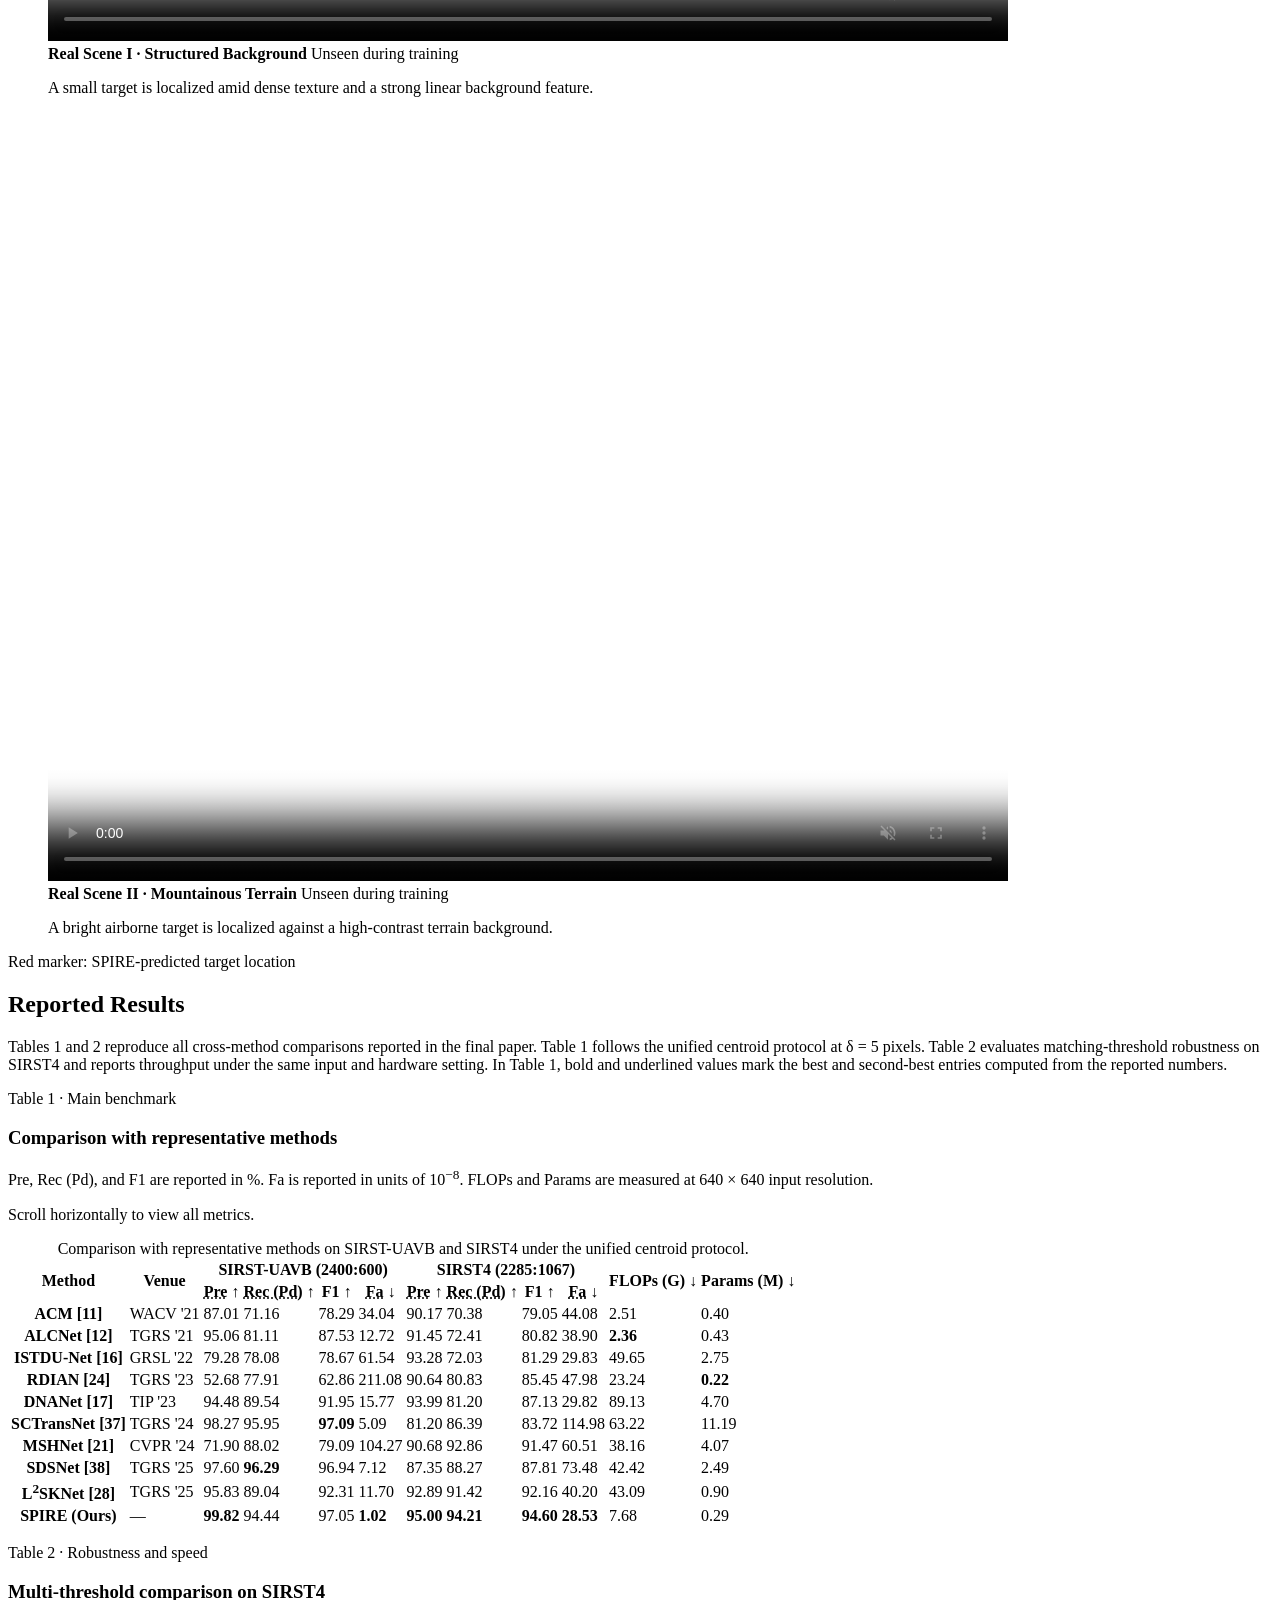
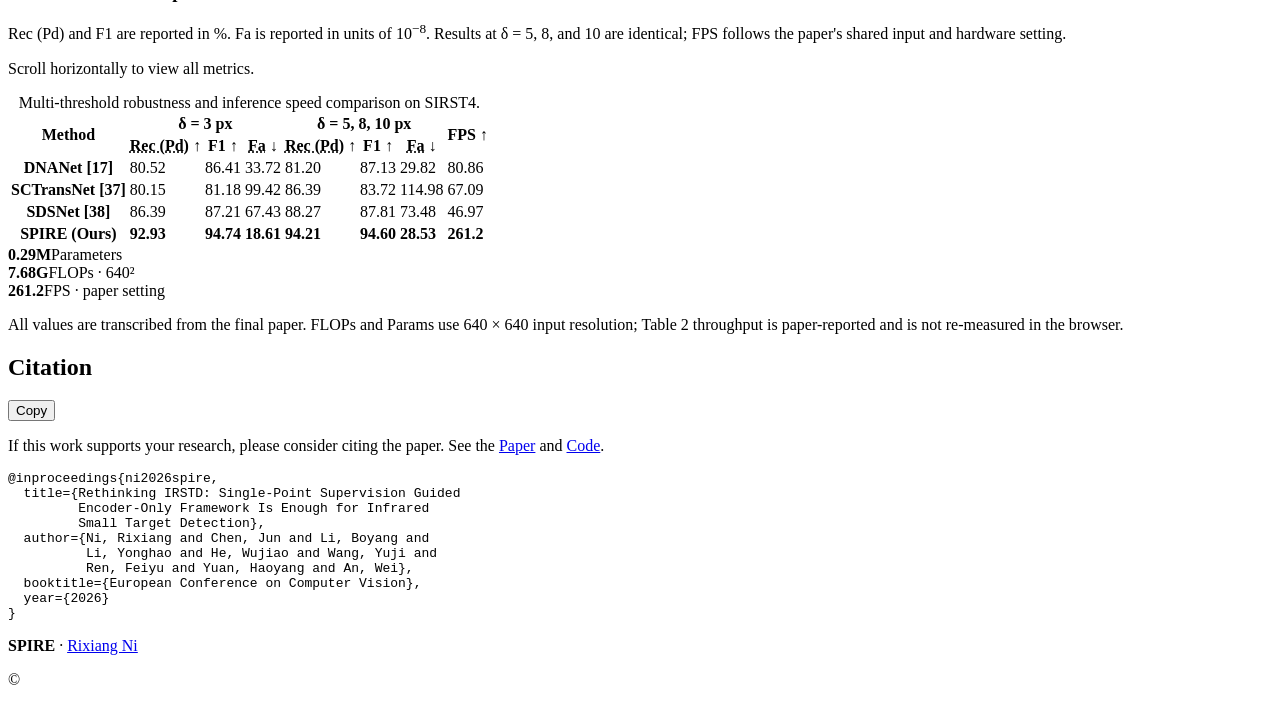
==== commit b2f5b37d: "deploy: add real-scene videos and engagement counters" ====
--- a/index.html
+++ b/index.html
@@ -1,6 +1,28 @@
-<!DOCTYPE html><html lang="en"><head><meta charSet="utf-8"/><meta charSet="UTF-8"/><meta name="viewport" content="width=device-width, initial-scale=1"/><meta name="viewport" content="width=device-width, initial-scale=1.0"/><link rel="stylesheet" href="/SPIRE-IRSTD/_next/static/css/layout.NTzEYhZK.css" data-rsc-css-href="/SPIRE-IRSTD/_next/static/css/layout.NTzEYhZK.css" data-precedence="vite-rsc/importer-resources"/><link rel="modulepreload" fetchPriority="low" href="/SPIRE-IRSTD/_next/static/chunks/index-Bm7dhJjJ.js"/><script src="/SPIRE-IRSTD/_next/static/chunks/rolldown-runtime-hePW80VL.js" type="module" async=""></script><script src="/SPIRE-IRSTD/_next/static/chunks/framework-CSI8Plig.js" type="module" async=""></script><link rel="preload" href="https://fonts.googleapis.com/css2?family=Open+Sans:wght@300;400;500;600;700;800&amp;family=Varela+Round&amp;display=swap" as="style"/><link rel="modulepreload" href="/SPIRE-IRSTD/_next/static/chunks/layout-segment-context-DPonwVUk.js" crossorigin=""/><link rel="modulepreload" href="/SPIRE-IRSTD/_next/static/chunks/site-shell-CuETLOSw.js" crossorigin=""/><meta name="description" content="SPIRE reframes infrared small target detection as centroid-oriented probabilistic response regression under single-point supervision."/><meta name="theme-color" content="#ffffff"/><meta property="og:title" content="Rethinking IRSTD: Single-Point Supervision Guided Encoder-Only Framework Is Enough for Infrared Small Target Detection"/><meta property="og:description" content="Rethinking IRSTD: Single-Point Supervision Guided Encoder-Only Framework Is Enough for Infrared Small Target Detection."/><meta property="og:type" content="website"/><link rel="preconnect" href="https://fonts.googleapis.com"/><link rel="preconnect" href="https://fonts.gstatic.com" crossorigin="anonymous"/><link rel="icon" href="/SPIRE-IRSTD/favicon.svg" type="image/svg+xml"/><title>SPIRE | Rethinking IRSTD: Single-Point Supervision Guided Encoder-Only Framework Is Enough</title><link href="https://fonts.googleapis.com/css2?family=Open+Sans:wght@300;400;500;600;700;800&amp;family=Varela+Round&amp;display=swap" rel="stylesheet"/><script>Object.assign(((self[Symbol.for("vinext.navigationRuntime")]??={bootstrap:{routeManifest:null},functions:{}}).bootstrap.rsc??={rsc:[]}),{params:{},nav:{"pathname":"/","searchParams":[]}})</script><link rel="modulepreload" href="/SPIRE-IRSTD/_next/static/chunks/index-Bm7dhJjJ.js" />
+<!DOCTYPE html><html lang="en"><head><meta charSet="utf-8"/><meta charSet="UTF-8"/><meta name="viewport" content="width=device-width, initial-scale=1"/><meta name="viewport" content="width=device-width, initial-scale=1.0"/><link rel="stylesheet" href="/SPIRE-IRSTD/_next/static/css/layout.BRMB5NK9.css" data-rsc-css-href="/SPIRE-IRSTD/_next/static/css/layout.BRMB5NK9.css" data-precedence="vite-rsc/importer-resources"/><link rel="modulepreload" fetchPriority="low" href="/SPIRE-IRSTD/_next/static/chunks/index-DOleVzIX.js"/><script src="/SPIRE-IRSTD/_next/static/chunks/rolldown-runtime-hePW80VL.js" type="module" async=""></script><script src="/SPIRE-IRSTD/_next/static/chunks/framework-CSI8Plig.js" type="module" async=""></script><link rel="preload" href="https://fonts.googleapis.com/css2?family=Open+Sans:wght@300;400;500;600;700;800&amp;family=Varela+Round&amp;display=swap" as="style"/><link rel="modulepreload" href="/SPIRE-IRSTD/_next/static/chunks/layout-segment-context-Bw1rRcOL.js" crossorigin=""/><link rel="modulepreload" href="/SPIRE-IRSTD/_next/static/chunks/site-shell-Bwt-ztef.js" crossorigin=""/><meta name="description" content="SPIRE reframes infrared small target detection as centroid-oriented probabilistic response regression under single-point supervision."/><meta name="theme-color" content="#ffffff"/><meta property="og:title" content="Rethinking IRSTD: Single-Point Supervision Guided Encoder-Only Framework Is Enough for Infrared Small Target Detection"/><meta property="og:description" content="Rethinking IRSTD: Single-Point Supervision Guided Encoder-Only Framework Is Enough for Infrared Small Target Detection."/><meta property="og:type" content="website"/><link rel="preconnect" href="https://fonts.googleapis.com"/><link rel="preconnect" href="https://fonts.gstatic.com" crossorigin="anonymous"/><link rel="icon" href="/SPIRE-IRSTD/favicon.svg" type="image/svg+xml"/><title>SPIRE | Rethinking IRSTD: Single-Point Supervision Guided Encoder-Only Framework Is Enough</title><link href="https://fonts.googleapis.com/css2?family=Open+Sans:wght@300;400;500;600;700;800&amp;family=Varela+Round&amp;display=swap" rel="stylesheet"/><script>Object.assign(((self[Symbol.for("vinext.navigationRuntime")]??={bootstrap:{routeManifest:null},functions:{}}).bootstrap.rsc??={rsc:[]}),{params:{},nav:{"pathname":"/","searchParams":[]}})</script><link rel="modulepreload" href="/SPIRE-IRSTD/_next/static/chunks/index-DOleVzIX.js" />
 </head><body><div class="site-root">
     <a class="skip-link" href="#overview">Skip to overview</a>
+
+    <aside class="engagement-panel" data-engagement aria-label="Page engagement">
+      <div class="engagement-view" title="Public page views counted from this release">
+        <svg viewBox="0 0 24 24" aria-hidden="true">
+          <path d="M2.2 12s3.4-6 9.8-6 9.8 6 9.8 6-3.4 6-9.8 6-9.8-6-9.8-6Z" />
+          <circle cx="12" cy="12" r="2.7" />
+        </svg>
+        <span class="engagement-value" data-view-count aria-live="polite">—</span>
+        <span class="engagement-label">Views</span>
+      </div>
+      <span class="engagement-divider" aria-hidden="true"></span>
+      <div class="engagement-like">
+        <button type="button" data-like-button aria-pressed="false" aria-label="Like this project page">
+          <svg viewBox="0 0 24 24" aria-hidden="true">
+            <path d="M20.8 5.8a5.2 5.2 0 0 0-7.4 0L12 7.2l-1.4-1.4a5.2 5.2 0 0 0-7.4 7.4L12 22l8.8-8.8a5.2 5.2 0 0 0 0-7.4Z" />
+          </svg>
+          <span>Like</span>
+        </button>
+        <span class="engagement-value like-count" data-like-count aria-live="polite">—</span>
+      </div>
+      <span class="sr-only" data-counter-status aria-live="polite"></span>
+    </aside>
 
     <main id="main" class="project-section">
       <div class="project-container">
@@ -338,53 +360,287 @@
           </div>
         </section>
 
-        <section id="results" class="content-block" aria-labelledby="results-title">
+        <section
+          id="real-world"
+          class="content-block real-world-section"
+          aria-labelledby="real-world-title"
+          data-qa="real-world"
+        >
+          <div class="real-world-heading">
+            <div>
+              <p class="section-eyebrow">Unseen real scenes</p>
+              <h2 id="real-world-title" class="section-title">Real-World Video Demonstrations</h2>
+            </div>
+            <p class="paragraph">
+              Both videos use the SPIRE checkpoint trained on the <strong>SIRST-UAVB (2400:600)</strong>
+              train/test split. Neither real-scene sequence was included in training. The successful detections
+              provide qualitative evidence of cross-scene generalization beyond the benchmark; these clips are not
+              part of the benchmark evaluation.
+            </p>
+          </div>
+
+          <div class="real-world-video-grid">
+            <figure class="video-card">
+              <div class="video-stage">
+                <video
+                  controls
+                  muted
+                  loop
+                  playsinline
+                  preload="metadata"
+                  poster="/SPIRE-IRSTD/assets/generalization/real-scene-01-poster.jpg"
+                  width="960"
+                  height="768"
+                  aria-label="SPIRE detection in an unseen real scene with a highly textured background"
+                >
+                  <source src="/SPIRE-IRSTD/assets/generalization/real-scene-01.mp4" type="video/mp4" />
+                  Your browser does not support embedded MP4 video.
+                </video>
+              </div>
+              <figcaption>
+                <div>
+                  <strong>Real Scene I · Structured Background</strong>
+                  <span>Unseen during training</span>
+                </div>
+                <p>A small target is localized amid dense texture and a strong linear background feature.</p>
+              </figcaption>
+            </figure>
+
+            <figure class="video-card">
+              <div class="video-stage">
+                <video
+                  controls
+                  muted
+                  loop
+                  playsinline
+                  preload="metadata"
+                  poster="/SPIRE-IRSTD/assets/generalization/real-scene-02-poster.jpg"
+                  width="960"
+                  height="768"
+                  aria-label="SPIRE detection in an unseen real scene with mountainous terrain"
+                >
+                  <source src="/SPIRE-IRSTD/assets/generalization/real-scene-02.mp4" type="video/mp4" />
+                  Your browser does not support embedded MP4 video.
+                </video>
+              </div>
+              <figcaption>
+                <div>
+                  <strong>Real Scene II · Mountainous Terrain</strong>
+                  <span>Unseen during training</span>
+                </div>
+                <p>A bright airborne target is localized against a high-contrast terrain background.</p>
+              </figcaption>
+            </figure>
+          </div>
+
+          <p class="video-legend"><span aria-hidden="true"></span> Red marker: SPIRE-predicted target location</p>
+        </section>
+
+        <section id="results" class="content-block results-section" aria-labelledby="results-title" data-qa="results">
           <h2 id="results-title" class="section-title">Reported Results</h2>
-          <p class="paragraph">
-            Values are taken from the final paper under the unified centroid protocol with a matching radius of
-            δ=5 pixels; Fa is reported in units of 10<sup>−8</sup>. On SIRST-UAVB, SPIRE combines high precision
-            with a low false-alarm rate, while its recall is not the highest entry. On SIRST4, the four target-level
-            metrics shown in the main table are the best reported entries.
+          <p class="paragraph results-intro">
+            Tables 1 and 2 reproduce all cross-method comparisons reported in the final paper. Table 1 follows the
+            unified centroid protocol at δ = 5 pixels. Table 2 evaluates matching-threshold robustness on SIRST4 and
+            reports throughput under the same input and hardware setting. In Table 1, bold and underlined values mark
+            the best and second-best entries computed from the reported numbers.
           </p>
 
-          <div class="results-table-wrap">
-            <table class="results-table">
-              <thead>
-                <tr>
-                  <th>Dataset</th>
-                  <th>Precision</th>
-                  <th>Recall</th>
-                  <th>F1</th>
-                  <th>Fa</th>
-                </tr>
-              </thead>
-              <tbody>
-                <tr>
-                  <th>SIRST-UAVB</th>
-                  <td>99.82%</td>
-                  <td>94.44%</td>
-                  <td><strong>97.05%</strong></td>
-                  <td>1.02</td>
-                </tr>
-                <tr>
-                  <th>SIRST4</th>
-                  <td>95.00%</td>
-                  <td>94.21%</td>
-                  <td><strong>94.60%</strong></td>
-                  <td>28.53</td>
-                </tr>
-              </tbody>
-            </table>
-          </div>
-
-          <div class="efficiency-row" aria-label="Efficiency metrics reported in the paper">
+          <div class="comparison-block">
+            <div class="comparison-heading">
+              <p class="comparison-index">Table 1 · Main benchmark</p>
+              <h3>Comparison with representative methods</h3>
+              <p>
+                Pre, Rec (Pd), and F1 are reported in %. Fa is reported in units of 10<sup>−8</sup>. FLOPs and
+                Params are measured at 640 × 640 input resolution.
+              </p>
+            </div>
+            <p class="table-scroll-hint" aria-hidden="true">Scroll horizontally to view all metrics.</p>
+            <div
+              class="results-table-wrap"
+              role="region"
+              aria-label="Representative-method comparison table"
+              tabindex="0"
+              data-comparison-scroll="main"
+            >
+              <table class="results-table comparison-table comparison-table--main" data-comparison-table="main">
+                <caption class="sr-only">
+                  Comparison with representative methods on SIRST-UAVB and SIRST4 under the unified centroid
+                  protocol.
+                </caption>
+                <thead>
+                  <tr>
+                    <th class="method-column" scope="col" rowspan="2">Method</th>
+                    <th scope="col" rowspan="2">Venue</th>
+                    <th class="group-start" scope="colgroup" colspan="4">
+                      SIRST-UAVB <span class="dataset-split">(2400:600)</span>
+                    </th>
+                    <th class="group-start" scope="colgroup" colspan="4">
+                      SIRST4 <span class="dataset-split">(2285:1067)</span>
+                    </th>
+                    <th class="group-start" scope="col" rowspan="2">
+                      FLOPs <span class="metric-unit">(G)</span> ↓
+                    </th>
+                    <th scope="col" rowspan="2">Params <span class="metric-unit">(M)</span> ↓</th>
+                  </tr>
+                  <tr>
+                    <th class="group-start" scope="col"><abbr title="Precision">Pre</abbr> ↑</th>
+                    <th scope="col"><abbr title="Recall, equivalent to probability of detection">Rec (Pd)</abbr> ↑</th>
+                    <th scope="col">F1 ↑</th>
+                    <th scope="col"><abbr title="False alarm rate">Fa</abbr> ↓</th>
+                    <th class="group-start" scope="col"><abbr title="Precision">Pre</abbr> ↑</th>
+                    <th scope="col"><abbr title="Recall, equivalent to probability of detection">Rec (Pd)</abbr> ↑</th>
+                    <th scope="col">F1 ↑</th>
+                    <th scope="col"><abbr title="False alarm rate">Fa</abbr> ↓</th>
+                  </tr>
+                </thead>
+                <tbody>
+                  <tr>
+                    <th class="method-column" scope="row">ACM <span class="citation-index">[11]</span></th>
+                    <td>WACV '21</td>
+                    <td class="group-start">87.01</td><td>71.16</td><td>78.29</td><td>34.04</td>
+                    <td class="group-start">90.17</td><td>70.38</td><td>79.05</td><td>44.08</td>
+                    <td class="group-start"><span class="second-best">2.51</span></td><td>0.40</td>
+                  </tr>
+                  <tr>
+                    <th class="method-column" scope="row">ALCNet <span class="citation-index">[12]</span></th>
+                    <td>TGRS '21</td>
+                    <td class="group-start">95.06</td><td>81.11</td><td>87.53</td><td>12.72</td>
+                    <td class="group-start">91.45</td><td>72.41</td><td>80.82</td><td>38.90</td>
+                    <td class="group-start"><strong>2.36</strong></td><td>0.43</td>
+                  </tr>
+                  <tr>
+                    <th class="method-column" scope="row">ISTDU-Net <span class="citation-index">[16]</span></th>
+                    <td>GRSL '22</td>
+                    <td class="group-start">79.28</td><td>78.08</td><td>78.67</td><td>61.54</td>
+                    <td class="group-start">93.28</td><td>72.03</td><td>81.29</td><td>29.83</td>
+                    <td class="group-start">49.65</td><td>2.75</td>
+                  </tr>
+                  <tr>
+                    <th class="method-column" scope="row">RDIAN <span class="citation-index">[24]</span></th>
+                    <td>TGRS '23</td>
+                    <td class="group-start">52.68</td><td>77.91</td><td>62.86</td><td>211.08</td>
+                    <td class="group-start">90.64</td><td>80.83</td><td>85.45</td><td>47.98</td>
+                    <td class="group-start">23.24</td><td><strong>0.22</strong></td>
+                  </tr>
+                  <tr>
+                    <th class="method-column" scope="row">DNANet <span class="citation-index">[17]</span></th>
+                    <td>TIP '23</td>
+                    <td class="group-start">94.48</td><td>89.54</td><td>91.95</td><td>15.77</td>
+                    <td class="group-start"><span class="second-best">93.99</span></td><td>81.20</td><td>87.13</td>
+                    <td><span class="second-best">29.82</span></td><td class="group-start">89.13</td><td>4.70</td>
+                  </tr>
+                  <tr>
+                    <th class="method-column" scope="row">SCTransNet <span class="citation-index">[37]</span></th>
+                    <td>TGRS '24</td>
+                    <td class="group-start"><span class="second-best">98.27</span></td>
+                    <td><span class="second-best">95.95</span></td><td><strong>97.09</strong></td>
+                    <td><span class="second-best">5.09</span></td>
+                    <td class="group-start">81.20</td><td>86.39</td><td>83.72</td><td>114.98</td>
+                    <td class="group-start">63.22</td><td>11.19</td>
+                  </tr>
+                  <tr>
+                    <th class="method-column" scope="row">MSHNet <span class="citation-index">[21]</span></th>
+                    <td>CVPR '24</td>
+                    <td class="group-start">71.90</td><td>88.02</td><td>79.09</td><td>104.27</td>
+                    <td class="group-start">90.68</td><td><span class="second-best">92.86</span></td>
+                    <td>91.47</td><td>60.51</td><td class="group-start">38.16</td><td>4.07</td>
+                  </tr>
+                  <tr>
+                    <th class="method-column" scope="row">SDSNet <span class="citation-index">[38]</span></th>
+                    <td>TGRS '25</td>
+                    <td class="group-start">97.60</td><td><strong>96.29</strong></td><td>96.94</td><td>7.12</td>
+                    <td class="group-start">87.35</td><td>88.27</td><td>87.81</td><td>73.48</td>
+                    <td class="group-start">42.42</td><td>2.49</td>
+                  </tr>
+                  <tr>
+                    <th class="method-column" scope="row">L<sup>2</sup>SKNet <span class="citation-index">[28]</span></th>
+                    <td>TGRS '25</td>
+                    <td class="group-start">95.83</td><td>89.04</td><td>92.31</td><td>11.70</td>
+                    <td class="group-start">92.89</td><td>91.42</td><td><span class="second-best">92.16</span></td>
+                    <td>40.20</td><td class="group-start">43.09</td><td>0.90</td>
+                  </tr>
+                  <tr class="spire-row">
+                    <th class="method-column" scope="row">SPIRE <span class="ours-label">(Ours)</span></th>
+                    <td>—</td>
+                    <td class="group-start"><strong>99.82</strong></td><td>94.44</td>
+                    <td><span class="second-best">97.05</span></td><td><strong>1.02</strong></td>
+                    <td class="group-start"><strong>95.00</strong></td><td><strong>94.21</strong></td>
+                    <td><strong>94.60</strong></td><td><strong>28.53</strong></td>
+                    <td class="group-start">7.68</td><td><span class="second-best">0.29</span></td>
+                  </tr>
+                </tbody>
+              </table>
+            </div>
+          </div>
+
+          <div class="comparison-block comparison-block--compact">
+            <div class="comparison-heading">
+              <p class="comparison-index">Table 2 · Robustness and speed</p>
+              <h3>Multi-threshold comparison on SIRST4</h3>
+              <p>
+                Rec (Pd) and F1 are reported in %. Fa is reported in units of 10<sup>−8</sup>. Results at
+                δ = 5, 8, and 10 are identical; FPS follows the paper's shared input and hardware setting.
+              </p>
+            </div>
+            <p class="table-scroll-hint" aria-hidden="true">Scroll horizontally to view all metrics.</p>
+            <div
+              class="results-table-wrap"
+              role="region"
+              aria-label="Multi-threshold robustness and inference speed comparison table"
+              tabindex="0"
+              data-comparison-scroll="robustness"
+            >
+              <table class="results-table comparison-table comparison-table--robustness" data-comparison-table="robustness">
+                <caption class="sr-only">Multi-threshold robustness and inference speed comparison on SIRST4.</caption>
+                <thead>
+                  <tr>
+                    <th class="method-column" scope="col" rowspan="2">Method</th>
+                    <th class="group-start" scope="colgroup" colspan="3">δ = 3 px</th>
+                    <th class="group-start" scope="colgroup" colspan="3">δ = 5, 8, 10 px</th>
+                    <th class="group-start" scope="col" rowspan="2">FPS ↑</th>
+                  </tr>
+                  <tr>
+                    <th class="group-start" scope="col"><abbr title="Recall, equivalent to probability of detection">Rec (Pd)</abbr> ↑</th>
+                    <th scope="col">F1 ↑</th><th scope="col"><abbr title="False alarm rate">Fa</abbr> ↓</th>
+                    <th class="group-start" scope="col"><abbr title="Recall, equivalent to probability of detection">Rec (Pd)</abbr> ↑</th>
+                    <th scope="col">F1 ↑</th><th scope="col"><abbr title="False alarm rate">Fa</abbr> ↓</th>
+                  </tr>
+                </thead>
+                <tbody>
+                  <tr>
+                    <th class="method-column" scope="row">DNANet <span class="citation-index">[17]</span></th>
+                    <td class="group-start">80.52</td><td>86.41</td><td>33.72</td>
+                    <td class="group-start">81.20</td><td>87.13</td><td>29.82</td><td class="group-start">80.86</td>
+                  </tr>
+                  <tr>
+                    <th class="method-column" scope="row">SCTransNet <span class="citation-index">[37]</span></th>
+                    <td class="group-start">80.15</td><td>81.18</td><td>99.42</td>
+                    <td class="group-start">86.39</td><td>83.72</td><td>114.98</td><td class="group-start">67.09</td>
+                  </tr>
+                  <tr>
+                    <th class="method-column" scope="row">SDSNet <span class="citation-index">[38]</span></th>
+                    <td class="group-start">86.39</td><td>87.21</td><td>67.43</td>
+                    <td class="group-start">88.27</td><td>87.81</td><td>73.48</td><td class="group-start">46.97</td>
+                  </tr>
+                  <tr class="spire-row">
+                    <th class="method-column" scope="row">SPIRE <span class="ours-label">(Ours)</span></th>
+                    <td class="group-start"><strong>92.93</strong></td><td><strong>94.74</strong></td><td><strong>18.61</strong></td>
+                    <td class="group-start"><strong>94.21</strong></td><td><strong>94.60</strong></td><td><strong>28.53</strong></td>
+                    <td class="group-start"><strong>261.2</strong></td>
+                  </tr>
+                </tbody>
+              </table>
+            </div>
+          </div>
+
+          <div class="efficiency-row" aria-label="SPIRE headline efficiency metrics reported in the paper">
             <div><strong>0.29M</strong><span>Parameters</span></div>
             <div><strong>7.68G</strong><span>FLOPs · 640²</span></div>
             <div><strong>261.2</strong><span>FPS · paper setting</span></div>
           </div>
           <p class="result-note">
-            Parameters, FLOPs, and throughput follow the paper's reporting setting. This visualization does not
-            re-measure or claim runtime speed.
+            All values are transcribed from the final paper. FLOPs and Params use 640 × 640 input resolution;
+            Table 2 throughput is paper-reported and is not re-measured in the browser.
           </p>
         </section>
 
@@ -427,4 +683,4 @@
     </dialog>
 
     
-  </div><script type="module" src="/SPIRE-IRSTD/_next/static/chunks/index-Bm7dhJjJ.js" id="_R_" async=""></script><script>((self[Symbol.for("vinext.navigationRuntime")]??={bootstrap:{routeManifest:null},functions:{}}).bootstrap.rsc??={rsc:[]}).rsc.push("2:I[\"8c0f216c4604\",[],\"Children\",1]\n")</script><script>((self[Symbol.for("vinext.navigationRuntime")]??={bootstrap:{routeManifest:null},functions:{}}).bootstrap.rsc??={rsc:[]}).rsc.push("3:I[\"593f344dc510\",[],\"GlobalErrorBoundary\",1]\n")</script><script>((self[Symbol.for("vinext.navigationRuntime")]??={bootstrap:{routeManifest:null},functions:{}}).bootstrap.rsc??={rsc:[]}).rsc.push("4:I[\"0b874ad30386\",[],\"default\",1]\n")</script><script>((self[Symbol.for("vinext.navigationRuntime")]??={bootstrap:{routeManifest:null},functions:{}}).bootstrap.rsc??={rsc:[]}).rsc.push("5:I[\"593f344dc510\",[],\"ErrorBoundary\",1]\n")</script><script>((self[Symbol.for("vinext.navigationRuntime")]??={bootstrap:{routeManifest:null},functions:{}}).bootstrap.rsc??={rsc:[]}).rsc.push("6:I[\"15c18cfaeeff\",[],\"LayoutSegmentProvider\",1]\n")</script><script>((self[Symbol.for("vinext.navigationRuntime")]??={bootstrap:{routeManifest:null},functions:{}}).bootstrap.rsc??={rsc:[]}).rsc.push("7:I[\"8c0f216c4604\",[],\"Slot\",1]\n")</script><script>((self[Symbol.for("vinext.navigationRuntime")]??={bootstrap:{routeManifest:null},functions:{}}).bootstrap.rsc??={rsc:[]}).rsc.push("8:I[\"593f344dc510\",[],\"NotFoundBoundary\",1]\n")</script><script>((self[Symbol.for("vinext.navigationRuntime")]??={bootstrap:{routeManifest:null},functions:{}}).bootstrap.rsc??={rsc:[]}).rsc.push("9:I[\"9276801271d6\",[],\"AppRouterScrollTarget\",1]\n")</script><script>((self[Symbol.for("vinext.navigationRuntime")]??={bootstrap:{routeManifest:null},functions:{}}).bootstrap.rsc??={rsc:[]}).rsc.push("a:I[\"593f344dc510\",[],\"RedirectBoundary\",1]\n")</script><script>((self[Symbol.for("vinext.navigationRuntime")]??={bootstrap:{routeManifest:null},functions:{}}).bootstrap.rsc??={rsc:[]}).rsc.push(":HL[\"/SPIRE-IRSTD/_next/static/css/layout.NTzEYhZK.css\",\"style\"     ]\n")</script><script>((self[Symbol.for("vinext.navigationRuntime")]??={bootstrap:{routeManifest:null},functions:{}}).bootstrap.rsc??={rsc:[]}).rsc.push(":HL[\"https://fonts.googleapis.com/css2?family=Open+Sans:wght@300;400;500;600;700;800\u0026family=Varela+Round\u0026display=swap\",\"style\"     ]\n")</script><script>((self[Symbol.for("vinext.navigationRuntime")]??={bootstrap:{routeManifest:null},functions:{}}).bootstrap.rsc??={rsc:[]}).rsc.push("0:{\"__route\":\"route:/\",\"__interceptionContext\":null,\"__layoutIds\":[\"layout:/\"],\"__rootLayout\":\"/\",\"__sourcePage\":\"/page\",\"page:/\":\"$L1\",\"layout:/\":[[[[\"$\",\"link\",\"css:/SPIRE-IRSTD/_next/static/css/layout.NTzEYhZK.css\",{\"rel\":\"stylesheet\",\"precedence\":\"vite-rsc/importer-resources\",\"href\":\"/SPIRE-IRSTD/_next/static/css/layout.NTzEYhZK.css\",\"data-rsc-css-href\":\"/SPIRE-IRSTD/_next/static/css/layout.NTzEYhZK.css\"}],\"$undefined\"],[\"$\",\"html\",null,{\"lang\":\"en\",\"children\":[[\"$\",\"head\",null,{\"children\":[[\"$\",\"meta\",null,{\"charSet\":\"UTF-8\"}],[\"$\",\"meta\",null,{\"name\":\"viewport\",\"content\":\"width=device-width, initial-scale=1.0\"}],[\"$\",\"meta\",null,{\"name\":\"description\",\"content\":\"SPIRE reframes infrared small target detection as centroid-oriented probabilistic response regression under single-point supervision.\"}],[\"$\",\"meta\",null,{\"name\":\"theme-color\",\"content\":\"#ffffff\"}],[\"$\",\"meta\",null,{\"property\":\"og:title\",\"content\":\"Rethinking IRSTD: Single-Point Supervision Guided Encoder-Only Framework Is Enough for Infrared Small Target Detection\"}],[\"$\",\"meta\",null,{\"property\":\"og:description\",\"content\":\"Rethinking IRSTD: Single-Point Supervision Guided Encoder-Only Framework Is Enough for Infrared Small Target Detection.\"}],[\"$\",\"meta\",null,{\"property\":\"og:type\",\"content\":\"website\"}],[\"$\",\"link\",null,{\"rel\":\"preconnect\",\"href\":\"https://fonts.googleapis.com\"}],[\"$\",\"link\",null,{\"rel\":\"preconnect\",\"href\":\"https://fonts.gstatic.com\",\"crossOrigin\":\"anonymous\"}],[\"$\",\"link\",null,{\"href\":\"https://fonts.googleapis.com/css2?family=Open+Sans:wght@300;400;500;600;700;800\u0026family=Varela+Round\u0026display=swap\",\"rel\":\"stylesheet\"}],[\"$\",\"link\",null,{\"rel\":\"icon\",\"href\":\"/SPIRE-IRSTD/favicon.svg\",\"type\":\"image/svg+xml\"}],[\"$\",\"title\",null,{\"children\":\"SPIRE | Rethinking IRSTD: Single-Point Supervision Guided Encoder-Only Framework Is Enough\"}]]}],[\"$\",\"body\",null,{\"children\":[\"$\",\"$L2\",null,{}]}]]}]],null],\"route:/\":[[[\"$\",\"meta\",null,{\"charSet\":\"utf-8\"}],null,[[\"$\",\"meta\",\"0\",{\"name\":\"viewport\",\"content\":\"width=device-width, initial-scale=1\"}]]],[\"$\",\"$L3\",null,{\"fallback\":\"$4\",\"children\":[\"$\",\"$L5\",null,{\"fallback\":\"$4\",\"children\":[\"$\",\"$L6\",null,{\"providerId\":\"layout:/\",\"segmentMap\":{\"children\":[]},\"children\":[\"$\",\"$L7\",null,{\"id\":\"layout:/\",\"parallelSlots\":\"$undefined\",\"children\":[\"$\",\"$L8\",null,{\"resetKey\":\"\",\"fallback\":[[\"$\",\"title\",null,{\"children\":\"404: This page could not be found.\"}],[\"$\",\"div\",null,{\"style\":{\"fontFamily\":\"system-ui,\\\"Segoe UI\\\",Roboto,Helvetica,Arial,sans-serif,\\\"Apple Color Emoji\\\",\\\"Segoe UI Emoji\\\"\",\"height\":\"100vh\",\"textAlign\":\"center\",\"display\":\"flex\",\"flexDirection\":\"column\",\"alignItems\":\"center\",\"justifyContent\":\"center\"},\"children\":[\"$\",\"div\",null,{\"children\":[[\"$\",\"style\",null,{\"dangerouslySetInnerHTML\":{\"__html\":\"body{color:#000;background:#fff;margin:0}.next-error-h1{border-right:1px solid rgba(0,0,0,.3)}@media (prefers-color-scheme:dark){body{color:#fff;background:#000}.next-error-h1{border-right:1px solid rgba(255,255,255,.3)}}\"}}],[\"$\",\"h1\",null,{\"className\":\"next-error-h1\",\"style\":{\"display\":\"inline-block\",\"margin\":\"0 20px 0 0\",\"padding\":\"0 23px 0 0\",\"fontSize\":24,\"fontWeight\":500,\"verticalAlign\":\"top\",\"lineHeight\":\"49px\"},\"children\":404}],[\"$\",\"div\",null,{\"style\":{\"display\":\"inline-block\"},\"children\":[\"$\",\"h2\",null,{\"style\":{\"fontSize\":14,\"fontWeight\":400,\"lineHeight\":\"49px\",\"margin\":0},\"children\":\"This page could not be found.\"}]}]]}]}]],\"children\":[\"$\",\"$L9\",null,{\"children\":[\"$\",\"$La\",null,{\"children\":[[\"$\",\"$L6\",null,{\"providerId\":\"page:/\",\"segmentMap\":{\"children\":[\"__PAGE__\"]},\"children\":[\"$\",\"$L7\",null,{\"id\":\"page:/\"}]}],null]}]}]}]}]}]}]}],null,null],\"__layoutFlags\":{\"layout:/\":\"s\"},\"__artifactCompatibility\":{\"schemaVersion\":1,\"graphVersion\":\"app-route-graph:1177fd80f83fa7b0\",\"deploymentVersion\":\"340d3e08-f931-4d55-80dc-8cd36c062dbe\",\"appElementsSchemaVersion\":1,\"rscPayloadSchemaVersion\":1,\"rootBoundaryId\":\"/\",\"renderEpoch\":null},\"__renderObservation\":{\"schemaVersion\":1,\"output\":{\"kind\":\"app-rsc\",\"mountedSlotsFingerprint\":null,\"renderEpoch\":null,\"rootBoundaryId\":\"/\",\"routeId\":\"route:/\"},\"completeness\":\"partial\",\"boundaryOutcome\":{\"kind\":\"unknown\"},\"requestApis\":[{\"kind\":\"connection\",\"status\":\"unknown\"},{\"kind\":\"cookies\",\"status\":\"unknown\"},{\"kind\":\"draftMode\",\"status\":\"unknown\"},{\"kind\":\"headers\",\"status\":\"unknown\"},{\"kind\":\"params\",\"status\":\"unknown\"},{\"kind\":\"searchParams\",\"status\":\"unknown\"}],\"dynamicFetches\":[],\"cacheTags\":[\"/\",\"_N_T_/\",\"_N_T_/index\",\"_N_T_/layout\",\"_N_T_/page\"],\"pathTags\":[\"/\"],\"cacheability\":\"unknown\",\"downgrade\":{\"target\":\"freshRender\",\"reasons\":[{\"code\":\"CP_DOWNGRADE_CACHEABILITY_UNKNOWN\",\"target\":\"freshRender\"},{\"code\":\"CP_DOWNGRADE_INCOMPLETE_OBSERVATION\",\"completeness\":\"partial\",\"target\":\"freshRender\"},{\"code\":\"CP_DOWNGRADE_UNKNOWN_REQUEST_API\",\"requestApi\":\"connection\",\"target\":\"freshRender\"},{\"code\":\"CP_DOWNGRADE_UNKNOWN_REQUEST_API\",\"requestApi\":\"cookies\",\"target\":\"freshRender\"},{\"code\":\"CP_DOWNGRADE_UNKNOWN_REQUEST_API\",\"requestApi\":\"draftMode\",\"target\":\"freshRender\"},{\"code\":\"CP_DOWNGRADE_UNKNOWN_REQUEST_API\",\"requestApi\":\"headers\",\"target\":\"freshRender\"},{\"code\":\"CP_DOWNGRADE_UNKNOWN_REQUEST_API\",\"requestApi\":\"params\",\"target\":\"freshRender\"},{\"code\":\"CP_DOWNGRADE_UNKNOWN_REQUEST_API\",\"requestApi\":\"searchParams\",\"target\":\"freshRender\"}],\"fallback\":{\"kind\":\"breakerFallback\",\"code\":\"CP_PRIVATE_DYNAMIC_DOWNGRADE\",\"mode\":\"renderFresh\",\"scope\":\"affectedOutput\",\"fields\":{\"reasonCodes\":[\"CP_DOWNGRADE_CACHEABILITY_UNKNOWN\",\"CP_DOWNGRADE_INCOMPLETE_OBSERVATION\",\"CP_DOWNGRADE_UNKNOWN_REQUEST_API\",\"CP_DOWNGRADE_UNKNOWN_REQUEST_API\",\"CP_DOWNGRADE_UNKNOWN_REQUEST_API\",\"CP_DOWNGRADE_UNKNOWN_REQUEST_API\",\"CP_DOWNGRADE_UNKNOWN_REQUEST_API\",\"CP_DOWNGRADE_UNKNOWN_REQUEST_API\"],\"target\":\"freshRender\"}},\"isPublicCacheCandidate\":false}}}\n")</script><script>((self[Symbol.for("vinext.navigationRuntime")]??={bootstrap:{routeManifest:null},functions:{}}).bootstrap.rsc??={rsc:[]}).rsc.push("b:I[\"6f014b4f0add\",[],\"default\",1]\n")</script><script>((self[Symbol.for("vinext.navigationRuntime")]??={bootstrap:{routeManifest:null},functions:{}}).bootstrap.rsc??={rsc:[]}).rsc.push("1:[\"$\",\"$Lb\",null,{}]\n")</script><script>Object.assign(((self[Symbol.for("vinext.navigationRuntime")]??={bootstrap:{routeManifest:null},functions:{}}).bootstrap.rsc??={rsc:[]}),{"initialCacheKind":"static"});((self[Symbol.for("vinext.navigationRuntime")]??={bootstrap:{routeManifest:null},functions:{}}).bootstrap.rsc??={rsc:[]}).done=true</script></body></html>+  </div><script type="module" src="/SPIRE-IRSTD/_next/static/chunks/index-DOleVzIX.js" id="_R_" async=""></script><script>((self[Symbol.for("vinext.navigationRuntime")]??={bootstrap:{routeManifest:null},functions:{}}).bootstrap.rsc??={rsc:[]}).rsc.push("2:I[\"8c0f216c4604\",[],\"Children\",1]\n")</script><script>((self[Symbol.for("vinext.navigationRuntime")]??={bootstrap:{routeManifest:null},functions:{}}).bootstrap.rsc??={rsc:[]}).rsc.push("3:I[\"593f344dc510\",[],\"GlobalErrorBoundary\",1]\n")</script><script>((self[Symbol.for("vinext.navigationRuntime")]??={bootstrap:{routeManifest:null},functions:{}}).bootstrap.rsc??={rsc:[]}).rsc.push("4:I[\"0b874ad30386\",[],\"default\",1]\n")</script><script>((self[Symbol.for("vinext.navigationRuntime")]??={bootstrap:{routeManifest:null},functions:{}}).bootstrap.rsc??={rsc:[]}).rsc.push("5:I[\"593f344dc510\",[],\"ErrorBoundary\",1]\n")</script><script>((self[Symbol.for("vinext.navigationRuntime")]??={bootstrap:{routeManifest:null},functions:{}}).bootstrap.rsc??={rsc:[]}).rsc.push("6:I[\"15c18cfaeeff\",[],\"LayoutSegmentProvider\",1]\n")</script><script>((self[Symbol.for("vinext.navigationRuntime")]??={bootstrap:{routeManifest:null},functions:{}}).bootstrap.rsc??={rsc:[]}).rsc.push("7:I[\"8c0f216c4604\",[],\"Slot\",1]\n")</script><script>((self[Symbol.for("vinext.navigationRuntime")]??={bootstrap:{routeManifest:null},functions:{}}).bootstrap.rsc??={rsc:[]}).rsc.push("8:I[\"593f344dc510\",[],\"NotFoundBoundary\",1]\n")</script><script>((self[Symbol.for("vinext.navigationRuntime")]??={bootstrap:{routeManifest:null},functions:{}}).bootstrap.rsc??={rsc:[]}).rsc.push("9:I[\"9276801271d6\",[],\"AppRouterScrollTarget\",1]\n")</script><script>((self[Symbol.for("vinext.navigationRuntime")]??={bootstrap:{routeManifest:null},functions:{}}).bootstrap.rsc??={rsc:[]}).rsc.push("a:I[\"593f344dc510\",[],\"RedirectBoundary\",1]\n")</script><script>((self[Symbol.for("vinext.navigationRuntime")]??={bootstrap:{routeManifest:null},functions:{}}).bootstrap.rsc??={rsc:[]}).rsc.push(":HL[\"/SPIRE-IRSTD/_next/static/css/layout.BRMB5NK9.css\",\"style\"     ]\n")</script><script>((self[Symbol.for("vinext.navigationRuntime")]??={bootstrap:{routeManifest:null},functions:{}}).bootstrap.rsc??={rsc:[]}).rsc.push(":HL[\"https://fonts.googleapis.com/css2?family=Open+Sans:wght@300;400;500;600;700;800\u0026family=Varela+Round\u0026display=swap\",\"style\"     ]\n")</script><script>((self[Symbol.for("vinext.navigationRuntime")]??={bootstrap:{routeManifest:null},functions:{}}).bootstrap.rsc??={rsc:[]}).rsc.push("0:{\"__route\":\"route:/\",\"__interceptionContext\":null,\"__layoutIds\":[\"layout:/\"],\"__rootLayout\":\"/\",\"__sourcePage\":\"/page\",\"page:/\":\"$L1\",\"layout:/\":[[[[\"$\",\"link\",\"css:/SPIRE-IRSTD/_next/static/css/layout.BRMB5NK9.css\",{\"rel\":\"stylesheet\",\"precedence\":\"vite-rsc/importer-resources\",\"href\":\"/SPIRE-IRSTD/_next/static/css/layout.BRMB5NK9.css\",\"data-rsc-css-href\":\"/SPIRE-IRSTD/_next/static/css/layout.BRMB5NK9.css\"}],\"$undefined\"],[\"$\",\"html\",null,{\"lang\":\"en\",\"children\":[[\"$\",\"head\",null,{\"children\":[[\"$\",\"meta\",null,{\"charSet\":\"UTF-8\"}],[\"$\",\"meta\",null,{\"name\":\"viewport\",\"content\":\"width=device-width, initial-scale=1.0\"}],[\"$\",\"meta\",null,{\"name\":\"description\",\"content\":\"SPIRE reframes infrared small target detection as centroid-oriented probabilistic response regression under single-point supervision.\"}],[\"$\",\"meta\",null,{\"name\":\"theme-color\",\"content\":\"#ffffff\"}],[\"$\",\"meta\",null,{\"property\":\"og:title\",\"content\":\"Rethinking IRSTD: Single-Point Supervision Guided Encoder-Only Framework Is Enough for Infrared Small Target Detection\"}],[\"$\",\"meta\",null,{\"property\":\"og:description\",\"content\":\"Rethinking IRSTD: Single-Point Supervision Guided Encoder-Only Framework Is Enough for Infrared Small Target Detection.\"}],[\"$\",\"meta\",null,{\"property\":\"og:type\",\"content\":\"website\"}],[\"$\",\"link\",null,{\"rel\":\"preconnect\",\"href\":\"https://fonts.googleapis.com\"}],[\"$\",\"link\",null,{\"rel\":\"preconnect\",\"href\":\"https://fonts.gstatic.com\",\"crossOrigin\":\"anonymous\"}],[\"$\",\"link\",null,{\"href\":\"https://fonts.googleapis.com/css2?family=Open+Sans:wght@300;400;500;600;700;800\u0026family=Varela+Round\u0026display=swap\",\"rel\":\"stylesheet\"}],[\"$\",\"link\",null,{\"rel\":\"icon\",\"href\":\"/SPIRE-IRSTD/favicon.svg\",\"type\":\"image/svg+xml\"}],[\"$\",\"title\",null,{\"children\":\"SPIRE | Rethinking IRSTD: Single-Point Supervision Guided Encoder-Only Framework Is Enough\"}]]}],[\"$\",\"body\",null,{\"children\":[\"$\",\"$L2\",null,{}]}]]}]],null],\"route:/\":[[[\"$\",\"meta\",null,{\"charSet\":\"utf-8\"}],null,[[\"$\",\"meta\",\"0\",{\"name\":\"viewport\",\"content\":\"width=device-width, initial-scale=1\"}]]],[\"$\",\"$L3\",null,{\"fallback\":\"$4\",\"children\":[\"$\",\"$L5\",null,{\"fallback\":\"$4\",\"children\":[\"$\",\"$L6\",null,{\"providerId\":\"layout:/\",\"segmentMap\":{\"children\":[]},\"children\":[\"$\",\"$L7\",null,{\"id\":\"layout:/\",\"parallelSlots\":\"$undefined\",\"children\":[\"$\",\"$L8\",null,{\"resetKey\":\"\",\"fallback\":[[\"$\",\"title\",null,{\"children\":\"404: This page could not be found.\"}],[\"$\",\"div\",null,{\"style\":{\"fontFamily\":\"system-ui,\\\"Segoe UI\\\",Roboto,Helvetica,Arial,sans-serif,\\\"Apple Color Emoji\\\",\\\"Segoe UI Emoji\\\"\",\"height\":\"100vh\",\"textAlign\":\"center\",\"display\":\"flex\",\"flexDirection\":\"column\",\"alignItems\":\"center\",\"justifyContent\":\"center\"},\"children\":[\"$\",\"div\",null,{\"children\":[[\"$\",\"style\",null,{\"dangerouslySetInnerHTML\":{\"__html\":\"body{color:#000;background:#fff;margin:0}.next-error-h1{border-right:1px solid rgba(0,0,0,.3)}@media (prefers-color-scheme:dark){body{color:#fff;background:#000}.next-error-h1{border-right:1px solid rgba(255,255,255,.3)}}\"}}],[\"$\",\"h1\",null,{\"className\":\"next-error-h1\",\"style\":{\"display\":\"inline-block\",\"margin\":\"0 20px 0 0\",\"padding\":\"0 23px 0 0\",\"fontSize\":24,\"fontWeight\":500,\"verticalAlign\":\"top\",\"lineHeight\":\"49px\"},\"children\":404}],[\"$\",\"div\",null,{\"style\":{\"display\":\"inline-block\"},\"children\":[\"$\",\"h2\",null,{\"style\":{\"fontSize\":14,\"fontWeight\":400,\"lineHeight\":\"49px\",\"margin\":0},\"children\":\"This page could not be found.\"}]}]]}]}]],\"children\":[\"$\",\"$L9\",null,{\"children\":[\"$\",\"$La\",null,{\"children\":[[\"$\",\"$L6\",null,{\"providerId\":\"page:/\",\"segmentMap\":{\"children\":[\"__PAGE__\"]},\"children\":[\"$\",\"$L7\",null,{\"id\":\"page:/\"}]}],null]}]}]}]}]}]}]}],null,null],\"__layoutFlags\":{\"layout:/\":\"s\"},\"__artifactCompatibility\":{\"schemaVersion\":1,\"graphVersion\":\"app-route-graph:1177fd80f83fa7b0\",\"deploymentVersion\":\"b9127308-0d8b-49a8-9bdf-bf5b946b61ec\",\"appElementsSchemaVersion\":1,\"rscPayloadSchemaVersion\":1,\"rootBoundaryId\":\"/\",\"renderEpoch\":null},\"__renderObservation\":{\"schemaVersion\":1,\"output\":{\"kind\":\"app-rsc\",\"mountedSlotsFingerprint\":null,\"renderEpoch\":null,\"rootBoundaryId\":\"/\",\"routeId\":\"route:/\"},\"completeness\":\"partial\",\"boundaryOutcome\":{\"kind\":\"unknown\"},\"requestApis\":[{\"kind\":\"connection\",\"status\":\"unknown\"},{\"kind\":\"cookies\",\"status\":\"unknown\"},{\"kind\":\"draftMode\",\"status\":\"unknown\"},{\"kind\":\"headers\",\"status\":\"unknown\"},{\"kind\":\"params\",\"status\":\"unknown\"},{\"kind\":\"searchParams\",\"status\":\"unknown\"}],\"dynamicFetches\":[],\"cacheTags\":[\"/\",\"_N_T_/\",\"_N_T_/index\",\"_N_T_/layout\",\"_N_T_/page\"],\"pathTags\":[\"/\"],\"cacheability\":\"unknown\",\"downgrade\":{\"target\":\"freshRender\",\"reasons\":[{\"code\":\"CP_DOWNGRADE_CACHEABILITY_UNKNOWN\",\"target\":\"freshRender\"},{\"code\":\"CP_DOWNGRADE_INCOMPLETE_OBSERVATION\",\"completeness\":\"partial\",\"target\":\"freshRender\"},{\"code\":\"CP_DOWNGRADE_UNKNOWN_REQUEST_API\",\"requestApi\":\"connection\",\"target\":\"freshRender\"},{\"code\":\"CP_DOWNGRADE_UNKNOWN_REQUEST_API\",\"requestApi\":\"cookies\",\"target\":\"freshRender\"},{\"code\":\"CP_DOWNGRADE_UNKNOWN_REQUEST_API\",\"requestApi\":\"draftMode\",\"target\":\"freshRender\"},{\"code\":\"CP_DOWNGRADE_UNKNOWN_REQUEST_API\",\"requestApi\":\"headers\",\"target\":\"freshRender\"},{\"code\":\"CP_DOWNGRADE_UNKNOWN_REQUEST_API\",\"requestApi\":\"params\",\"target\":\"freshRender\"},{\"code\":\"CP_DOWNGRADE_UNKNOWN_REQUEST_API\",\"requestApi\":\"searchParams\",\"target\":\"freshRender\"}],\"fallback\":{\"kind\":\"breakerFallback\",\"code\":\"CP_PRIVATE_DYNAMIC_DOWNGRADE\",\"mode\":\"renderFresh\",\"scope\":\"affectedOutput\",\"fields\":{\"reasonCodes\":[\"CP_DOWNGRADE_CACHEABILITY_UNKNOWN\",\"CP_DOWNGRADE_INCOMPLETE_OBSERVATION\",\"CP_DOWNGRADE_UNKNOWN_REQUEST_API\",\"CP_DOWNGRADE_UNKNOWN_REQUEST_API\",\"CP_DOWNGRADE_UNKNOWN_REQUEST_API\",\"CP_DOWNGRADE_UNKNOWN_REQUEST_API\",\"CP_DOWNGRADE_UNKNOWN_REQUEST_API\",\"CP_DOWNGRADE_UNKNOWN_REQUEST_API\"],\"target\":\"freshRender\"}},\"isPublicCacheCandidate\":false}}}\n")</script><script>((self[Symbol.for("vinext.navigationRuntime")]??={bootstrap:{routeManifest:null},functions:{}}).bootstrap.rsc??={rsc:[]}).rsc.push("b:I[\"6f014b4f0add\",[],\"default\",1]\n")</script><script>((self[Symbol.for("vinext.navigationRuntime")]??={bootstrap:{routeManifest:null},functions:{}}).bootstrap.rsc??={rsc:[]}).rsc.push("1:[\"$\",\"$Lb\",null,{}]\n")</script><script>Object.assign(((self[Symbol.for("vinext.navigationRuntime")]??={bootstrap:{routeManifest:null},functions:{}}).bootstrap.rsc??={rsc:[]}),{"initialCacheKind":"static"});((self[Symbol.for("vinext.navigationRuntime")]??={bootstrap:{routeManifest:null},functions:{}}).bootstrap.rsc??={rsc:[]}).done=true</script></body></html>
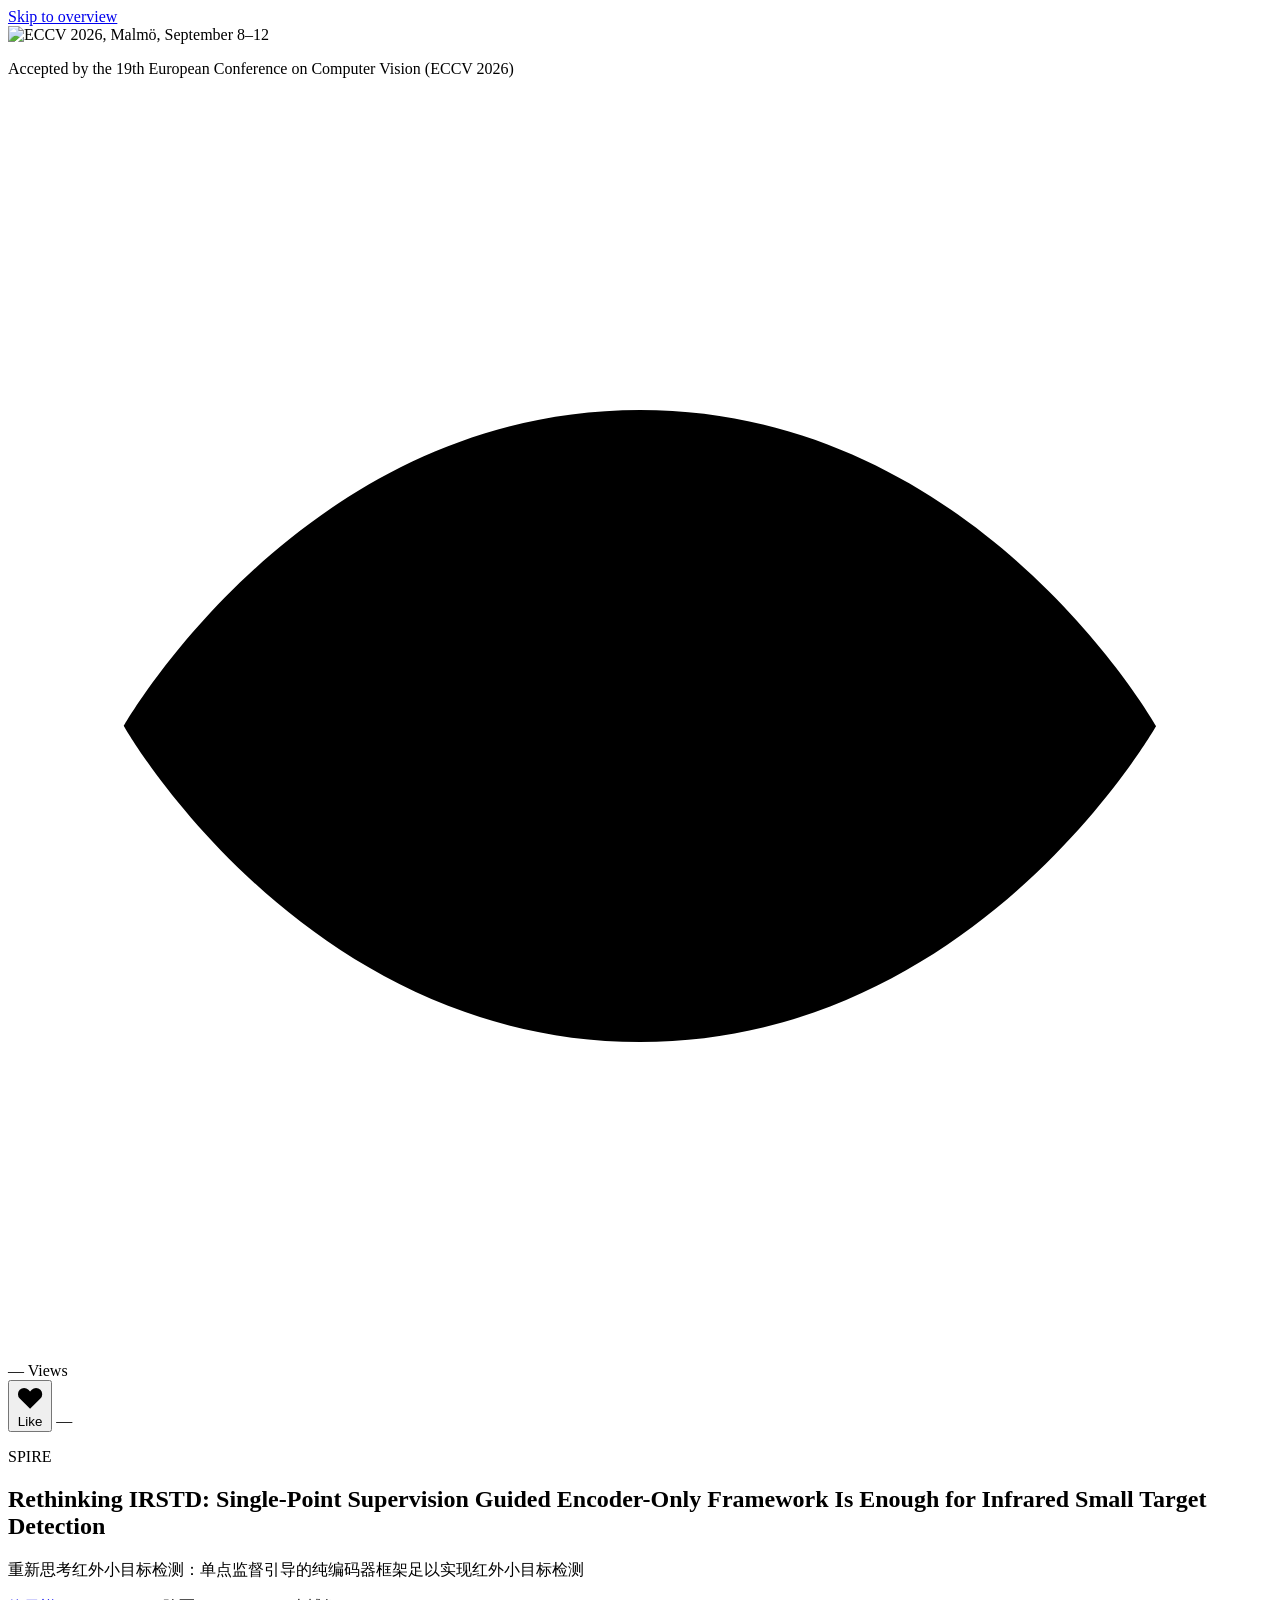
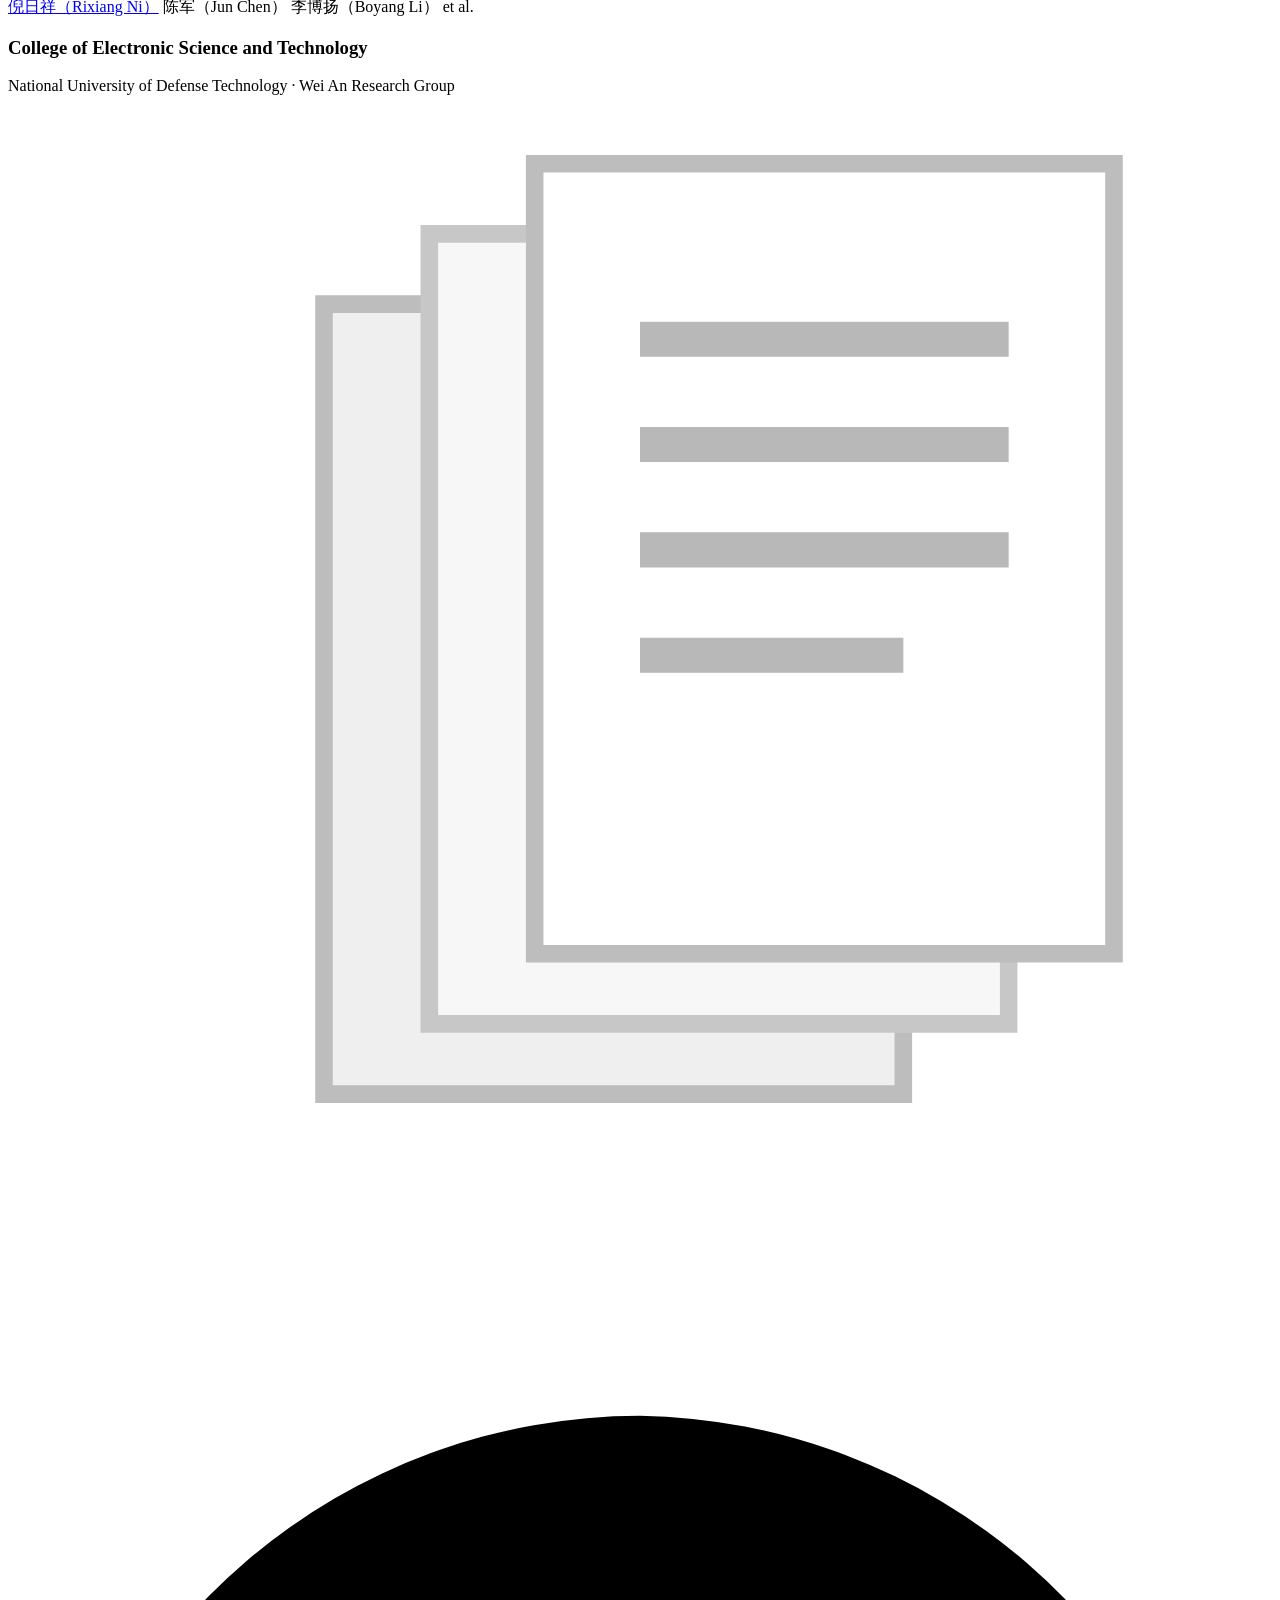
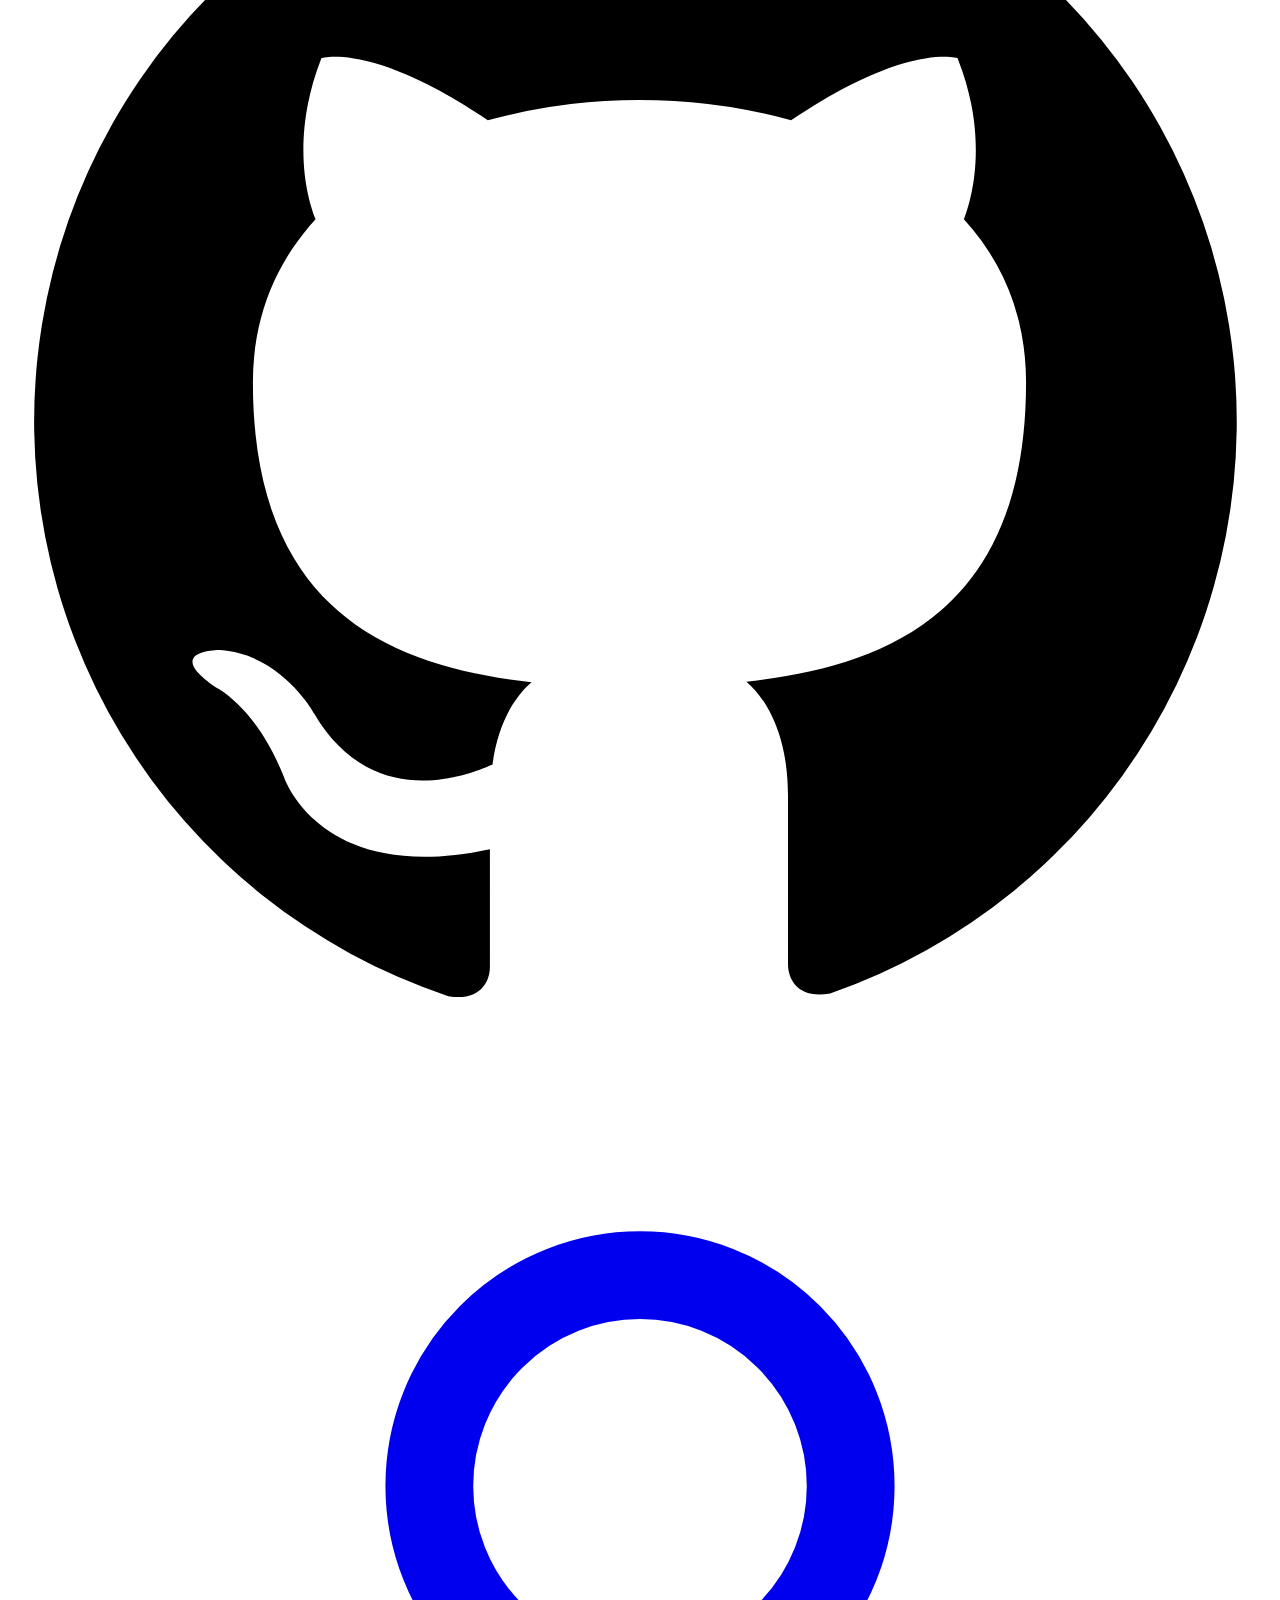
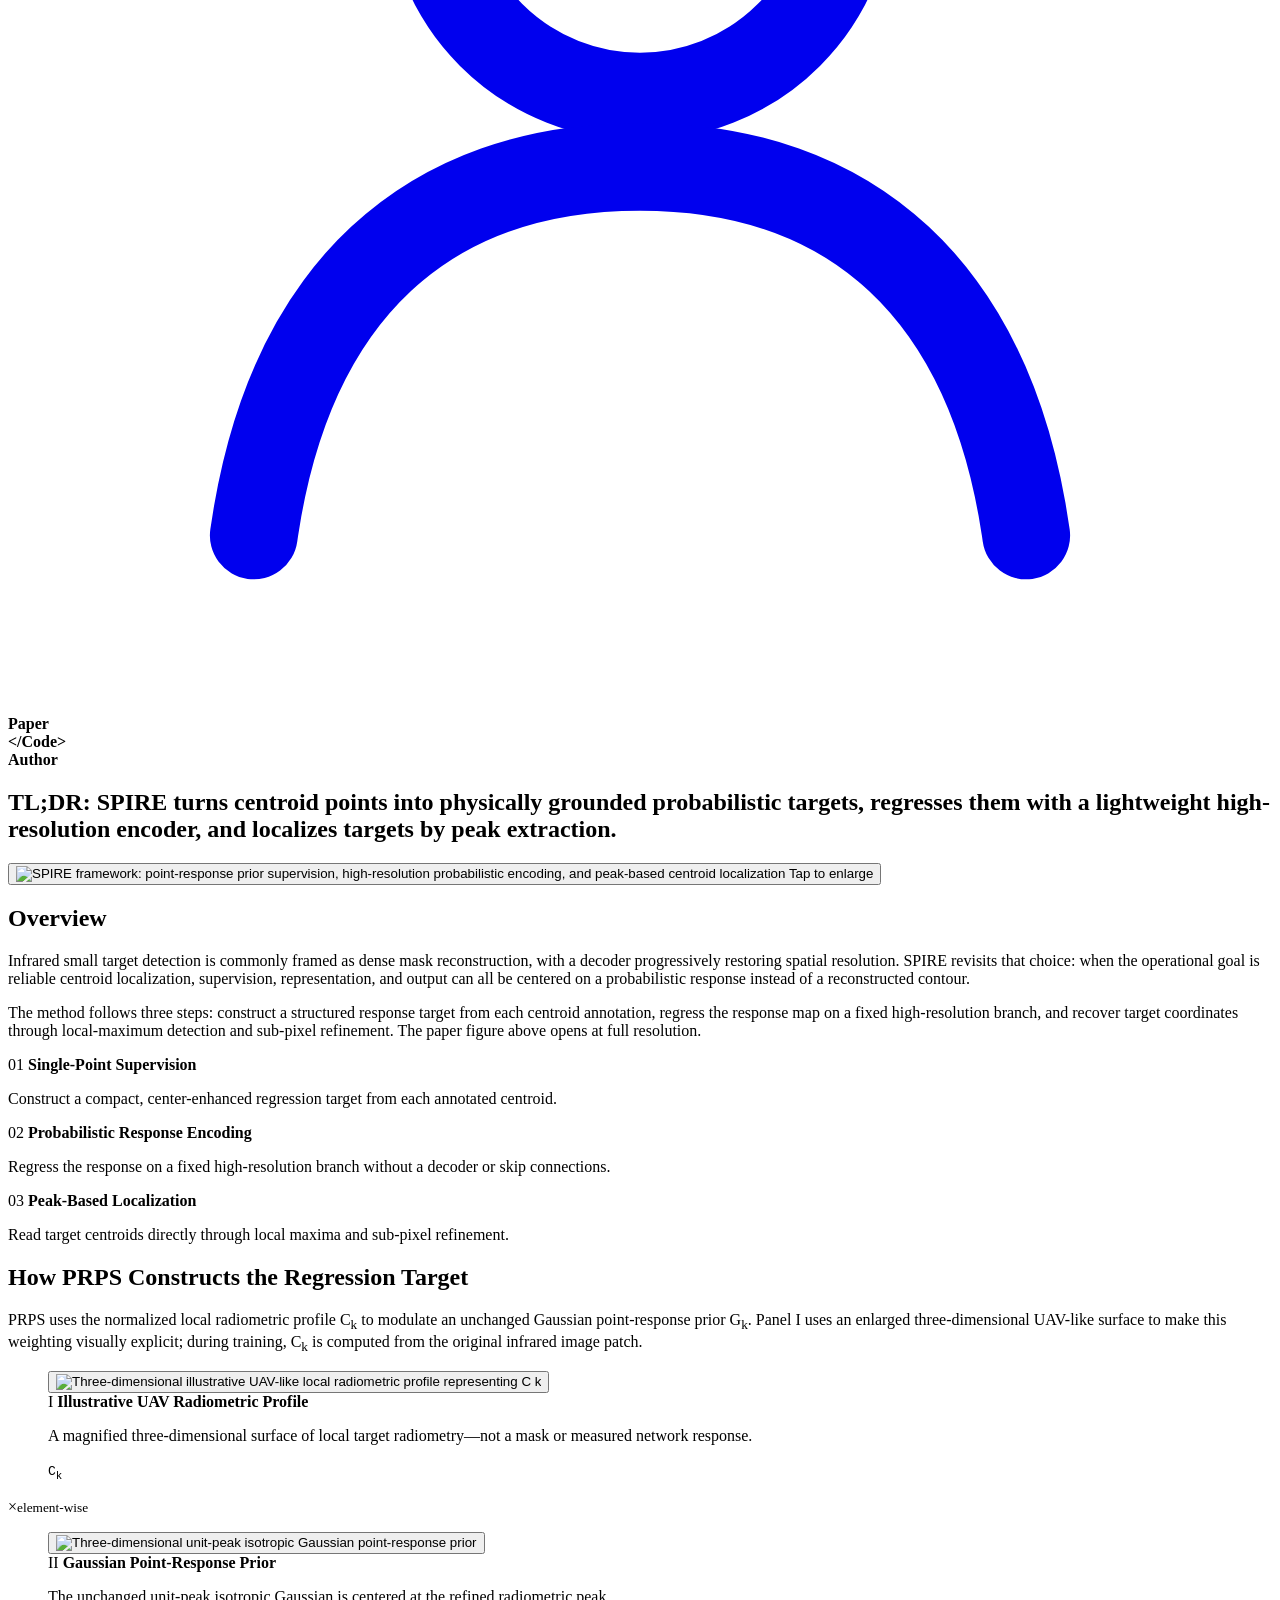
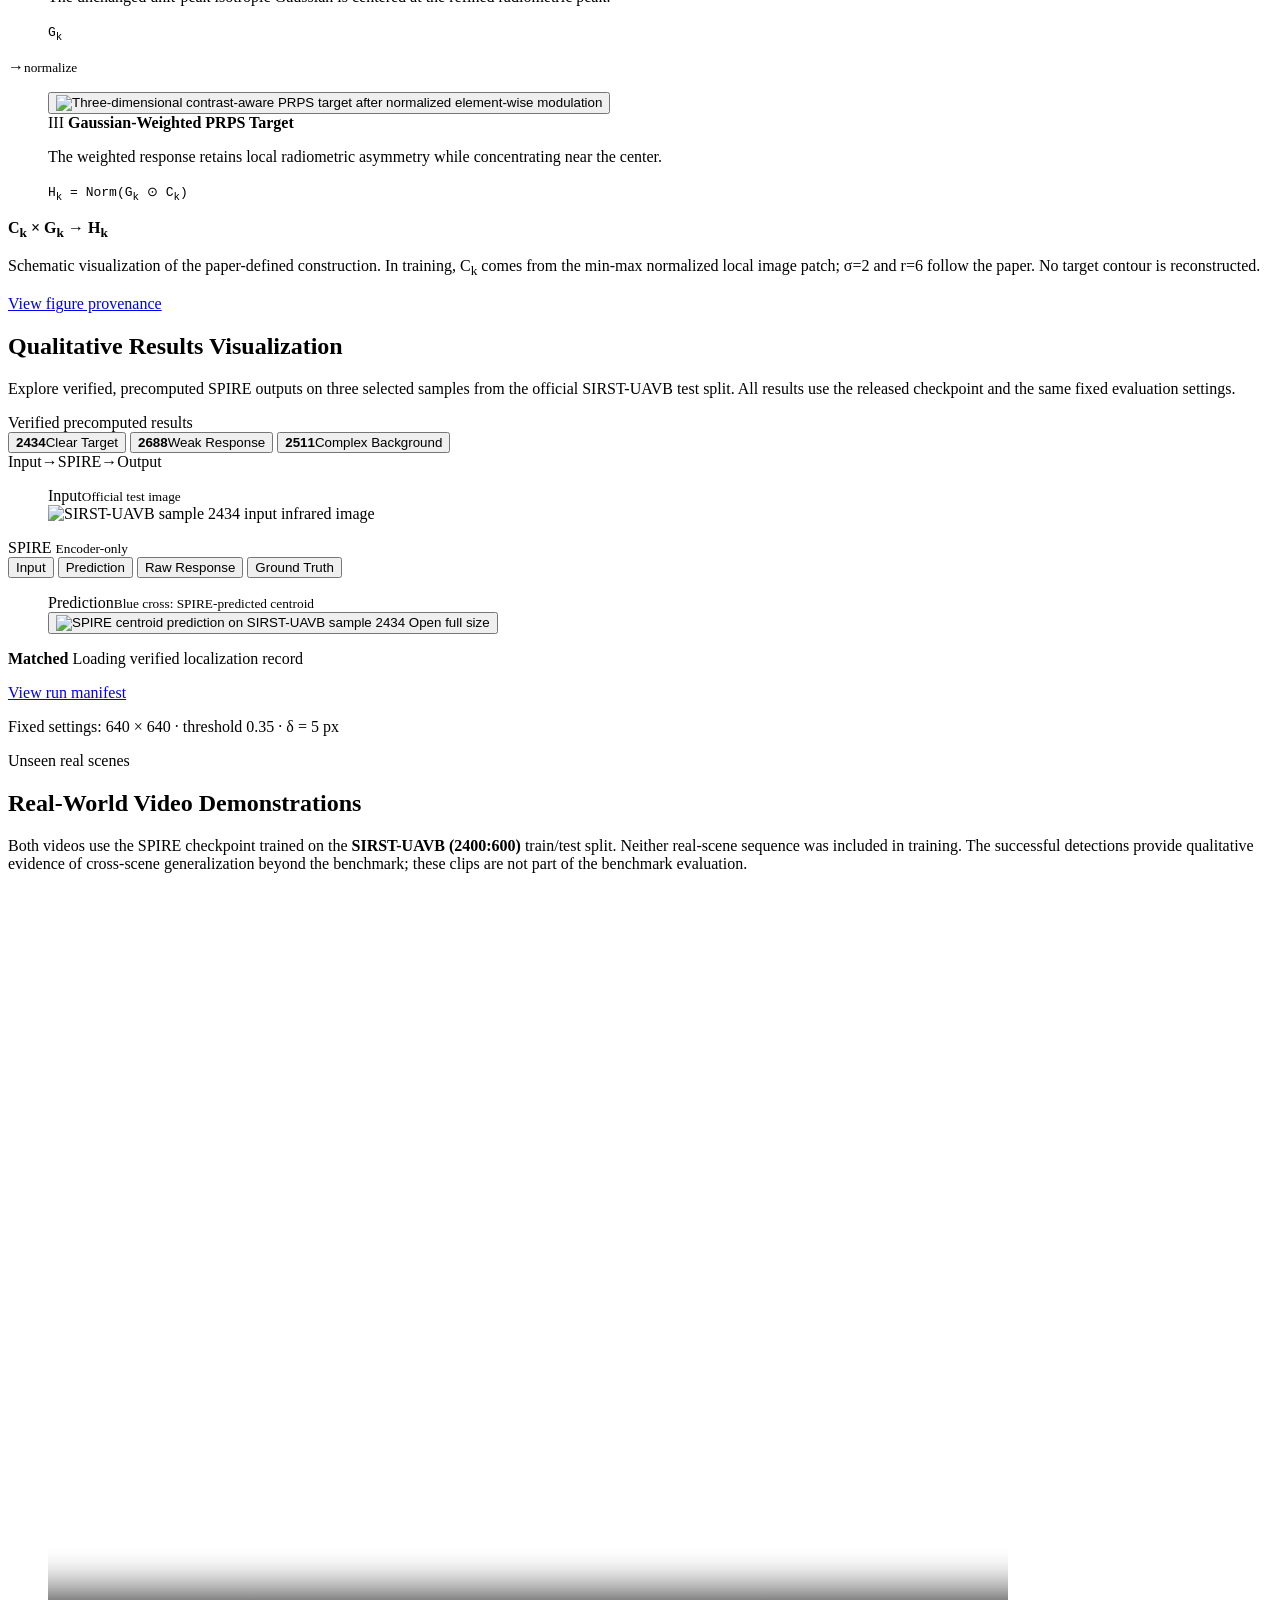
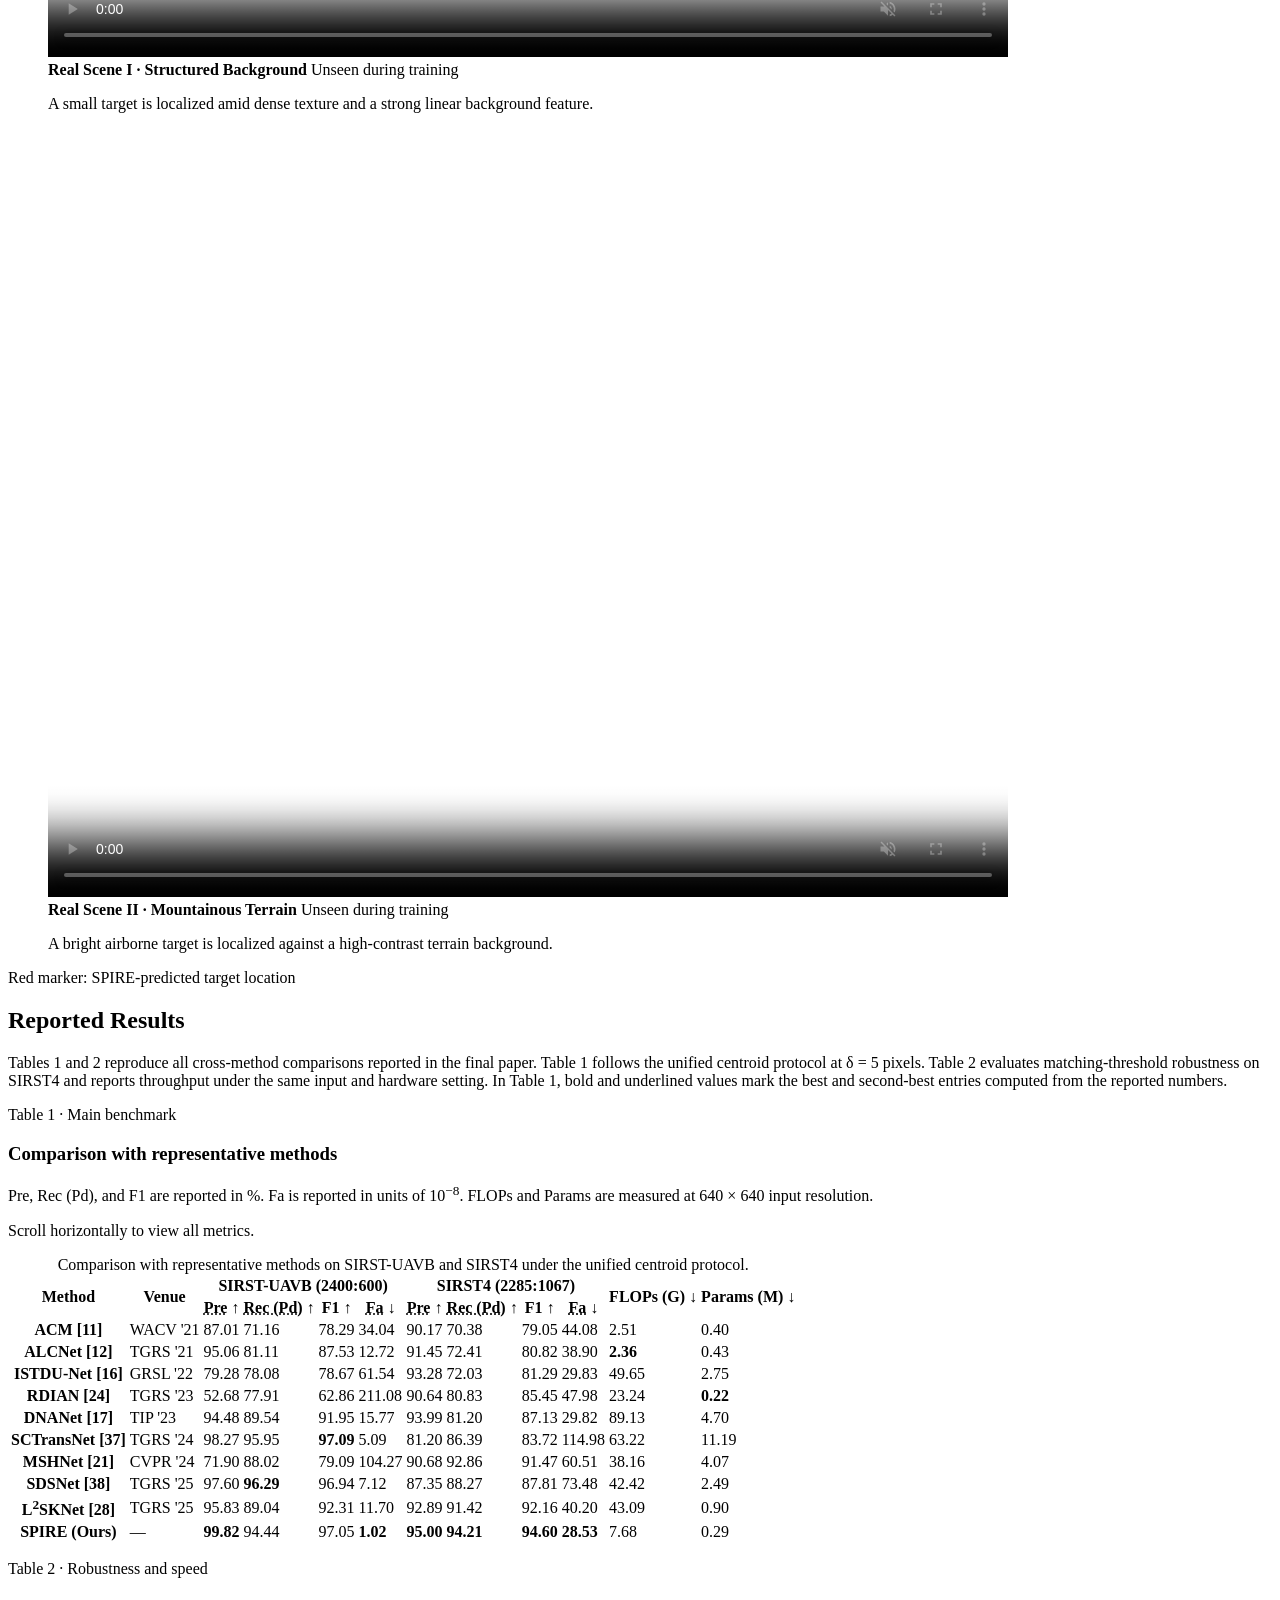
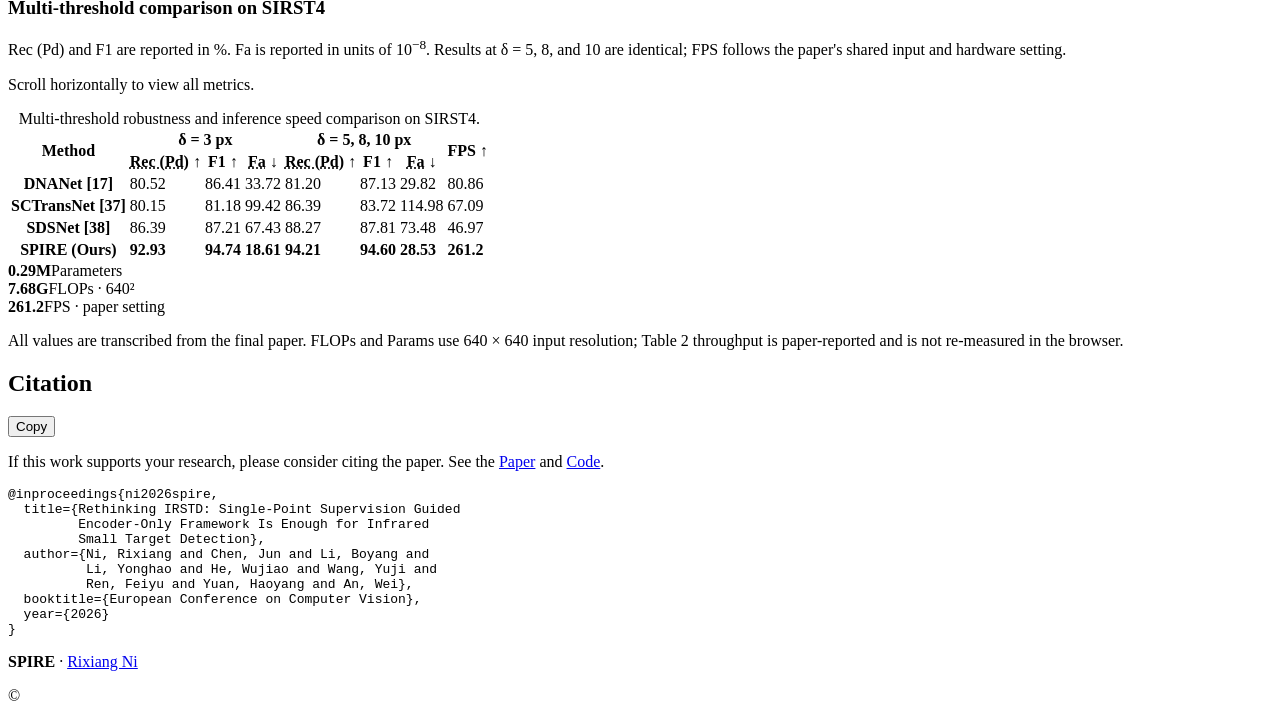
==== commit 34e57220: "deploy: persist counters and reposition engagement" ====
--- a/index.html
+++ b/index.html
@@ -1,28 +1,6 @@
-<!DOCTYPE html><html lang="en"><head><meta charSet="utf-8"/><meta charSet="UTF-8"/><meta name="viewport" content="width=device-width, initial-scale=1"/><meta name="viewport" content="width=device-width, initial-scale=1.0"/><link rel="stylesheet" href="/SPIRE-IRSTD/_next/static/css/layout.BRMB5NK9.css" data-rsc-css-href="/SPIRE-IRSTD/_next/static/css/layout.BRMB5NK9.css" data-precedence="vite-rsc/importer-resources"/><link rel="modulepreload" fetchPriority="low" href="/SPIRE-IRSTD/_next/static/chunks/index-DOleVzIX.js"/><script src="/SPIRE-IRSTD/_next/static/chunks/rolldown-runtime-hePW80VL.js" type="module" async=""></script><script src="/SPIRE-IRSTD/_next/static/chunks/framework-CSI8Plig.js" type="module" async=""></script><link rel="preload" href="https://fonts.googleapis.com/css2?family=Open+Sans:wght@300;400;500;600;700;800&amp;family=Varela+Round&amp;display=swap" as="style"/><link rel="modulepreload" href="/SPIRE-IRSTD/_next/static/chunks/layout-segment-context-Bw1rRcOL.js" crossorigin=""/><link rel="modulepreload" href="/SPIRE-IRSTD/_next/static/chunks/site-shell-Bwt-ztef.js" crossorigin=""/><meta name="description" content="SPIRE reframes infrared small target detection as centroid-oriented probabilistic response regression under single-point supervision."/><meta name="theme-color" content="#ffffff"/><meta property="og:title" content="Rethinking IRSTD: Single-Point Supervision Guided Encoder-Only Framework Is Enough for Infrared Small Target Detection"/><meta property="og:description" content="Rethinking IRSTD: Single-Point Supervision Guided Encoder-Only Framework Is Enough for Infrared Small Target Detection."/><meta property="og:type" content="website"/><link rel="preconnect" href="https://fonts.googleapis.com"/><link rel="preconnect" href="https://fonts.gstatic.com" crossorigin="anonymous"/><link rel="icon" href="/SPIRE-IRSTD/favicon.svg" type="image/svg+xml"/><title>SPIRE | Rethinking IRSTD: Single-Point Supervision Guided Encoder-Only Framework Is Enough</title><link href="https://fonts.googleapis.com/css2?family=Open+Sans:wght@300;400;500;600;700;800&amp;family=Varela+Round&amp;display=swap" rel="stylesheet"/><script>Object.assign(((self[Symbol.for("vinext.navigationRuntime")]??={bootstrap:{routeManifest:null},functions:{}}).bootstrap.rsc??={rsc:[]}),{params:{},nav:{"pathname":"/","searchParams":[]}})</script><link rel="modulepreload" href="/SPIRE-IRSTD/_next/static/chunks/index-DOleVzIX.js" />
+<!DOCTYPE html><html lang="en"><head><meta charSet="utf-8"/><meta charSet="UTF-8"/><meta name="viewport" content="width=device-width, initial-scale=1"/><meta name="viewport" content="width=device-width, initial-scale=1.0"/><link rel="stylesheet" href="/SPIRE-IRSTD/_next/static/css/layout.D20dNLWO.css" data-rsc-css-href="/SPIRE-IRSTD/_next/static/css/layout.D20dNLWO.css" data-precedence="vite-rsc/importer-resources"/><link rel="modulepreload" fetchPriority="low" href="/SPIRE-IRSTD/_next/static/chunks/index-DHa2E1ED.js"/><script src="/SPIRE-IRSTD/_next/static/chunks/rolldown-runtime-hePW80VL.js" type="module" async=""></script><script src="/SPIRE-IRSTD/_next/static/chunks/framework-CSI8Plig.js" type="module" async=""></script><link rel="preload" href="https://fonts.googleapis.com/css2?family=Open+Sans:wght@300;400;500;600;700;800&amp;family=Varela+Round&amp;display=swap" as="style"/><link rel="modulepreload" href="/SPIRE-IRSTD/_next/static/chunks/layout-segment-context-DdSwF-km.js" crossorigin=""/><link rel="modulepreload" href="/SPIRE-IRSTD/_next/static/chunks/site-shell-lm5LoXaK.js" crossorigin=""/><meta name="description" content="SPIRE reframes infrared small target detection as centroid-oriented probabilistic response regression under single-point supervision."/><meta name="theme-color" content="#ffffff"/><meta property="og:title" content="Rethinking IRSTD: Single-Point Supervision Guided Encoder-Only Framework Is Enough for Infrared Small Target Detection"/><meta property="og:description" content="Rethinking IRSTD: Single-Point Supervision Guided Encoder-Only Framework Is Enough for Infrared Small Target Detection."/><meta property="og:type" content="website"/><link rel="preconnect" href="https://fonts.googleapis.com"/><link rel="preconnect" href="https://fonts.gstatic.com" crossorigin="anonymous"/><link rel="icon" href="/SPIRE-IRSTD/favicon.svg" type="image/svg+xml"/><title>SPIRE | Rethinking IRSTD: Single-Point Supervision Guided Encoder-Only Framework Is Enough</title><link href="https://fonts.googleapis.com/css2?family=Open+Sans:wght@300;400;500;600;700;800&amp;family=Varela+Round&amp;display=swap" rel="stylesheet"/><script>Object.assign(((self[Symbol.for("vinext.navigationRuntime")]??={bootstrap:{routeManifest:null},functions:{}}).bootstrap.rsc??={rsc:[]}),{params:{},nav:{"pathname":"/","searchParams":[]}})</script><link rel="modulepreload" href="/SPIRE-IRSTD/_next/static/chunks/index-DHa2E1ED.js" />
 </head><body><div class="site-root">
     <a class="skip-link" href="#overview">Skip to overview</a>
-
-    <aside class="engagement-panel" data-engagement aria-label="Page engagement">
-      <div class="engagement-view" title="Public page views counted from this release">
-        <svg viewBox="0 0 24 24" aria-hidden="true">
-          <path d="M2.2 12s3.4-6 9.8-6 9.8 6 9.8 6-3.4 6-9.8 6-9.8-6-9.8-6Z" />
-          <circle cx="12" cy="12" r="2.7" />
-        </svg>
-        <span class="engagement-value" data-view-count aria-live="polite">—</span>
-        <span class="engagement-label">Views</span>
-      </div>
-      <span class="engagement-divider" aria-hidden="true"></span>
-      <div class="engagement-like">
-        <button type="button" data-like-button aria-pressed="false" aria-label="Like this project page">
-          <svg viewBox="0 0 24 24" aria-hidden="true">
-            <path d="M20.8 5.8a5.2 5.2 0 0 0-7.4 0L12 7.2l-1.4-1.4a5.2 5.2 0 0 0-7.4 7.4L12 22l8.8-8.8a5.2 5.2 0 0 0 0-7.4Z" />
-          </svg>
-          <span>Like</span>
-        </button>
-        <span class="engagement-value like-count" data-like-count aria-live="polite">—</span>
-      </div>
-      <span class="sr-only" data-counter-status aria-live="polite"></span>
-    </aside>
 
     <main id="main" class="project-section">
       <div class="project-container">
@@ -42,6 +20,28 @@
               <span class="hero-brandbar-rule" aria-hidden="true"></span>
             </div>
           </div>
+
+          <aside class="engagement-panel" data-engagement aria-label="Page engagement">
+            <div class="engagement-view" title="Cumulative page views counted from this release">
+              <svg viewBox="0 0 24 24" aria-hidden="true">
+                <path d="M2.2 12s3.4-6 9.8-6 9.8 6 9.8 6-3.4 6-9.8 6-9.8-6-9.8-6Z" />
+                <circle cx="12" cy="12" r="2.7" />
+              </svg>
+              <span class="engagement-value" data-view-count aria-live="polite">—</span>
+              <span class="engagement-label">Views</span>
+            </div>
+            <span class="engagement-divider" aria-hidden="true"></span>
+            <div class="engagement-like">
+              <button type="button" data-like-button aria-pressed="false" aria-label="Like this project page">
+                <svg viewBox="0 0 24 24" aria-hidden="true">
+                  <path d="M20.8 5.8a5.2 5.2 0 0 0-7.4 0L12 7.2l-1.4-1.4a5.2 5.2 0 0 0-7.4 7.4L12 22l8.8-8.8a5.2 5.2 0 0 0 0-7.4Z" />
+                </svg>
+                <span>Like</span>
+              </button>
+              <span class="engagement-value like-count" data-like-count aria-live="polite">—</span>
+            </div>
+            <span class="sr-only" data-counter-status aria-live="polite"></span>
+          </aside>
 
           <div class="title-row hero-title-row">
             <p class="project-kicker">SPIRE</p>
@@ -683,4 +683,4 @@
     </dialog>
 
     
-  </div><script type="module" src="/SPIRE-IRSTD/_next/static/chunks/index-DOleVzIX.js" id="_R_" async=""></script><script>((self[Symbol.for("vinext.navigationRuntime")]??={bootstrap:{routeManifest:null},functions:{}}).bootstrap.rsc??={rsc:[]}).rsc.push("2:I[\"8c0f216c4604\",[],\"Children\",1]\n")</script><script>((self[Symbol.for("vinext.navigationRuntime")]??={bootstrap:{routeManifest:null},functions:{}}).bootstrap.rsc??={rsc:[]}).rsc.push("3:I[\"593f344dc510\",[],\"GlobalErrorBoundary\",1]\n")</script><script>((self[Symbol.for("vinext.navigationRuntime")]??={bootstrap:{routeManifest:null},functions:{}}).bootstrap.rsc??={rsc:[]}).rsc.push("4:I[\"0b874ad30386\",[],\"default\",1]\n")</script><script>((self[Symbol.for("vinext.navigationRuntime")]??={bootstrap:{routeManifest:null},functions:{}}).bootstrap.rsc??={rsc:[]}).rsc.push("5:I[\"593f344dc510\",[],\"ErrorBoundary\",1]\n")</script><script>((self[Symbol.for("vinext.navigationRuntime")]??={bootstrap:{routeManifest:null},functions:{}}).bootstrap.rsc??={rsc:[]}).rsc.push("6:I[\"15c18cfaeeff\",[],\"LayoutSegmentProvider\",1]\n")</script><script>((self[Symbol.for("vinext.navigationRuntime")]??={bootstrap:{routeManifest:null},functions:{}}).bootstrap.rsc??={rsc:[]}).rsc.push("7:I[\"8c0f216c4604\",[],\"Slot\",1]\n")</script><script>((self[Symbol.for("vinext.navigationRuntime")]??={bootstrap:{routeManifest:null},functions:{}}).bootstrap.rsc??={rsc:[]}).rsc.push("8:I[\"593f344dc510\",[],\"NotFoundBoundary\",1]\n")</script><script>((self[Symbol.for("vinext.navigationRuntime")]??={bootstrap:{routeManifest:null},functions:{}}).bootstrap.rsc??={rsc:[]}).rsc.push("9:I[\"9276801271d6\",[],\"AppRouterScrollTarget\",1]\n")</script><script>((self[Symbol.for("vinext.navigationRuntime")]??={bootstrap:{routeManifest:null},functions:{}}).bootstrap.rsc??={rsc:[]}).rsc.push("a:I[\"593f344dc510\",[],\"RedirectBoundary\",1]\n")</script><script>((self[Symbol.for("vinext.navigationRuntime")]??={bootstrap:{routeManifest:null},functions:{}}).bootstrap.rsc??={rsc:[]}).rsc.push(":HL[\"/SPIRE-IRSTD/_next/static/css/layout.BRMB5NK9.css\",\"style\"     ]\n")</script><script>((self[Symbol.for("vinext.navigationRuntime")]??={bootstrap:{routeManifest:null},functions:{}}).bootstrap.rsc??={rsc:[]}).rsc.push(":HL[\"https://fonts.googleapis.com/css2?family=Open+Sans:wght@300;400;500;600;700;800\u0026family=Varela+Round\u0026display=swap\",\"style\"     ]\n")</script><script>((self[Symbol.for("vinext.navigationRuntime")]??={bootstrap:{routeManifest:null},functions:{}}).bootstrap.rsc??={rsc:[]}).rsc.push("0:{\"__route\":\"route:/\",\"__interceptionContext\":null,\"__layoutIds\":[\"layout:/\"],\"__rootLayout\":\"/\",\"__sourcePage\":\"/page\",\"page:/\":\"$L1\",\"layout:/\":[[[[\"$\",\"link\",\"css:/SPIRE-IRSTD/_next/static/css/layout.BRMB5NK9.css\",{\"rel\":\"stylesheet\",\"precedence\":\"vite-rsc/importer-resources\",\"href\":\"/SPIRE-IRSTD/_next/static/css/layout.BRMB5NK9.css\",\"data-rsc-css-href\":\"/SPIRE-IRSTD/_next/static/css/layout.BRMB5NK9.css\"}],\"$undefined\"],[\"$\",\"html\",null,{\"lang\":\"en\",\"children\":[[\"$\",\"head\",null,{\"children\":[[\"$\",\"meta\",null,{\"charSet\":\"UTF-8\"}],[\"$\",\"meta\",null,{\"name\":\"viewport\",\"content\":\"width=device-width, initial-scale=1.0\"}],[\"$\",\"meta\",null,{\"name\":\"description\",\"content\":\"SPIRE reframes infrared small target detection as centroid-oriented probabilistic response regression under single-point supervision.\"}],[\"$\",\"meta\",null,{\"name\":\"theme-color\",\"content\":\"#ffffff\"}],[\"$\",\"meta\",null,{\"property\":\"og:title\",\"content\":\"Rethinking IRSTD: Single-Point Supervision Guided Encoder-Only Framework Is Enough for Infrared Small Target Detection\"}],[\"$\",\"meta\",null,{\"property\":\"og:description\",\"content\":\"Rethinking IRSTD: Single-Point Supervision Guided Encoder-Only Framework Is Enough for Infrared Small Target Detection.\"}],[\"$\",\"meta\",null,{\"property\":\"og:type\",\"content\":\"website\"}],[\"$\",\"link\",null,{\"rel\":\"preconnect\",\"href\":\"https://fonts.googleapis.com\"}],[\"$\",\"link\",null,{\"rel\":\"preconnect\",\"href\":\"https://fonts.gstatic.com\",\"crossOrigin\":\"anonymous\"}],[\"$\",\"link\",null,{\"href\":\"https://fonts.googleapis.com/css2?family=Open+Sans:wght@300;400;500;600;700;800\u0026family=Varela+Round\u0026display=swap\",\"rel\":\"stylesheet\"}],[\"$\",\"link\",null,{\"rel\":\"icon\",\"href\":\"/SPIRE-IRSTD/favicon.svg\",\"type\":\"image/svg+xml\"}],[\"$\",\"title\",null,{\"children\":\"SPIRE | Rethinking IRSTD: Single-Point Supervision Guided Encoder-Only Framework Is Enough\"}]]}],[\"$\",\"body\",null,{\"children\":[\"$\",\"$L2\",null,{}]}]]}]],null],\"route:/\":[[[\"$\",\"meta\",null,{\"charSet\":\"utf-8\"}],null,[[\"$\",\"meta\",\"0\",{\"name\":\"viewport\",\"content\":\"width=device-width, initial-scale=1\"}]]],[\"$\",\"$L3\",null,{\"fallback\":\"$4\",\"children\":[\"$\",\"$L5\",null,{\"fallback\":\"$4\",\"children\":[\"$\",\"$L6\",null,{\"providerId\":\"layout:/\",\"segmentMap\":{\"children\":[]},\"children\":[\"$\",\"$L7\",null,{\"id\":\"layout:/\",\"parallelSlots\":\"$undefined\",\"children\":[\"$\",\"$L8\",null,{\"resetKey\":\"\",\"fallback\":[[\"$\",\"title\",null,{\"children\":\"404: This page could not be found.\"}],[\"$\",\"div\",null,{\"style\":{\"fontFamily\":\"system-ui,\\\"Segoe UI\\\",Roboto,Helvetica,Arial,sans-serif,\\\"Apple Color Emoji\\\",\\\"Segoe UI Emoji\\\"\",\"height\":\"100vh\",\"textAlign\":\"center\",\"display\":\"flex\",\"flexDirection\":\"column\",\"alignItems\":\"center\",\"justifyContent\":\"center\"},\"children\":[\"$\",\"div\",null,{\"children\":[[\"$\",\"style\",null,{\"dangerouslySetInnerHTML\":{\"__html\":\"body{color:#000;background:#fff;margin:0}.next-error-h1{border-right:1px solid rgba(0,0,0,.3)}@media (prefers-color-scheme:dark){body{color:#fff;background:#000}.next-error-h1{border-right:1px solid rgba(255,255,255,.3)}}\"}}],[\"$\",\"h1\",null,{\"className\":\"next-error-h1\",\"style\":{\"display\":\"inline-block\",\"margin\":\"0 20px 0 0\",\"padding\":\"0 23px 0 0\",\"fontSize\":24,\"fontWeight\":500,\"verticalAlign\":\"top\",\"lineHeight\":\"49px\"},\"children\":404}],[\"$\",\"div\",null,{\"style\":{\"display\":\"inline-block\"},\"children\":[\"$\",\"h2\",null,{\"style\":{\"fontSize\":14,\"fontWeight\":400,\"lineHeight\":\"49px\",\"margin\":0},\"children\":\"This page could not be found.\"}]}]]}]}]],\"children\":[\"$\",\"$L9\",null,{\"children\":[\"$\",\"$La\",null,{\"children\":[[\"$\",\"$L6\",null,{\"providerId\":\"page:/\",\"segmentMap\":{\"children\":[\"__PAGE__\"]},\"children\":[\"$\",\"$L7\",null,{\"id\":\"page:/\"}]}],null]}]}]}]}]}]}]}],null,null],\"__layoutFlags\":{\"layout:/\":\"s\"},\"__artifactCompatibility\":{\"schemaVersion\":1,\"graphVersion\":\"app-route-graph:1177fd80f83fa7b0\",\"deploymentVersion\":\"b9127308-0d8b-49a8-9bdf-bf5b946b61ec\",\"appElementsSchemaVersion\":1,\"rscPayloadSchemaVersion\":1,\"rootBoundaryId\":\"/\",\"renderEpoch\":null},\"__renderObservation\":{\"schemaVersion\":1,\"output\":{\"kind\":\"app-rsc\",\"mountedSlotsFingerprint\":null,\"renderEpoch\":null,\"rootBoundaryId\":\"/\",\"routeId\":\"route:/\"},\"completeness\":\"partial\",\"boundaryOutcome\":{\"kind\":\"unknown\"},\"requestApis\":[{\"kind\":\"connection\",\"status\":\"unknown\"},{\"kind\":\"cookies\",\"status\":\"unknown\"},{\"kind\":\"draftMode\",\"status\":\"unknown\"},{\"kind\":\"headers\",\"status\":\"unknown\"},{\"kind\":\"params\",\"status\":\"unknown\"},{\"kind\":\"searchParams\",\"status\":\"unknown\"}],\"dynamicFetches\":[],\"cacheTags\":[\"/\",\"_N_T_/\",\"_N_T_/index\",\"_N_T_/layout\",\"_N_T_/page\"],\"pathTags\":[\"/\"],\"cacheability\":\"unknown\",\"downgrade\":{\"target\":\"freshRender\",\"reasons\":[{\"code\":\"CP_DOWNGRADE_CACHEABILITY_UNKNOWN\",\"target\":\"freshRender\"},{\"code\":\"CP_DOWNGRADE_INCOMPLETE_OBSERVATION\",\"completeness\":\"partial\",\"target\":\"freshRender\"},{\"code\":\"CP_DOWNGRADE_UNKNOWN_REQUEST_API\",\"requestApi\":\"connection\",\"target\":\"freshRender\"},{\"code\":\"CP_DOWNGRADE_UNKNOWN_REQUEST_API\",\"requestApi\":\"cookies\",\"target\":\"freshRender\"},{\"code\":\"CP_DOWNGRADE_UNKNOWN_REQUEST_API\",\"requestApi\":\"draftMode\",\"target\":\"freshRender\"},{\"code\":\"CP_DOWNGRADE_UNKNOWN_REQUEST_API\",\"requestApi\":\"headers\",\"target\":\"freshRender\"},{\"code\":\"CP_DOWNGRADE_UNKNOWN_REQUEST_API\",\"requestApi\":\"params\",\"target\":\"freshRender\"},{\"code\":\"CP_DOWNGRADE_UNKNOWN_REQUEST_API\",\"requestApi\":\"searchParams\",\"target\":\"freshRender\"}],\"fallback\":{\"kind\":\"breakerFallback\",\"code\":\"CP_PRIVATE_DYNAMIC_DOWNGRADE\",\"mode\":\"renderFresh\",\"scope\":\"affectedOutput\",\"fields\":{\"reasonCodes\":[\"CP_DOWNGRADE_CACHEABILITY_UNKNOWN\",\"CP_DOWNGRADE_INCOMPLETE_OBSERVATION\",\"CP_DOWNGRADE_UNKNOWN_REQUEST_API\",\"CP_DOWNGRADE_UNKNOWN_REQUEST_API\",\"CP_DOWNGRADE_UNKNOWN_REQUEST_API\",\"CP_DOWNGRADE_UNKNOWN_REQUEST_API\",\"CP_DOWNGRADE_UNKNOWN_REQUEST_API\",\"CP_DOWNGRADE_UNKNOWN_REQUEST_API\"],\"target\":\"freshRender\"}},\"isPublicCacheCandidate\":false}}}\n")</script><script>((self[Symbol.for("vinext.navigationRuntime")]??={bootstrap:{routeManifest:null},functions:{}}).bootstrap.rsc??={rsc:[]}).rsc.push("b:I[\"6f014b4f0add\",[],\"default\",1]\n")</script><script>((self[Symbol.for("vinext.navigationRuntime")]??={bootstrap:{routeManifest:null},functions:{}}).bootstrap.rsc??={rsc:[]}).rsc.push("1:[\"$\",\"$Lb\",null,{}]\n")</script><script>Object.assign(((self[Symbol.for("vinext.navigationRuntime")]??={bootstrap:{routeManifest:null},functions:{}}).bootstrap.rsc??={rsc:[]}),{"initialCacheKind":"static"});((self[Symbol.for("vinext.navigationRuntime")]??={bootstrap:{routeManifest:null},functions:{}}).bootstrap.rsc??={rsc:[]}).done=true</script></body></html>+  </div><script type="module" src="/SPIRE-IRSTD/_next/static/chunks/index-DHa2E1ED.js" id="_R_" async=""></script><script>((self[Symbol.for("vinext.navigationRuntime")]??={bootstrap:{routeManifest:null},functions:{}}).bootstrap.rsc??={rsc:[]}).rsc.push("2:I[\"8c0f216c4604\",[],\"Children\",1]\n")</script><script>((self[Symbol.for("vinext.navigationRuntime")]??={bootstrap:{routeManifest:null},functions:{}}).bootstrap.rsc??={rsc:[]}).rsc.push("3:I[\"593f344dc510\",[],\"GlobalErrorBoundary\",1]\n")</script><script>((self[Symbol.for("vinext.navigationRuntime")]??={bootstrap:{routeManifest:null},functions:{}}).bootstrap.rsc??={rsc:[]}).rsc.push("4:I[\"0b874ad30386\",[],\"default\",1]\n")</script><script>((self[Symbol.for("vinext.navigationRuntime")]??={bootstrap:{routeManifest:null},functions:{}}).bootstrap.rsc??={rsc:[]}).rsc.push("5:I[\"593f344dc510\",[],\"ErrorBoundary\",1]\n")</script><script>((self[Symbol.for("vinext.navigationRuntime")]??={bootstrap:{routeManifest:null},functions:{}}).bootstrap.rsc??={rsc:[]}).rsc.push("6:I[\"15c18cfaeeff\",[],\"LayoutSegmentProvider\",1]\n")</script><script>((self[Symbol.for("vinext.navigationRuntime")]??={bootstrap:{routeManifest:null},functions:{}}).bootstrap.rsc??={rsc:[]}).rsc.push("7:I[\"8c0f216c4604\",[],\"Slot\",1]\n")</script><script>((self[Symbol.for("vinext.navigationRuntime")]??={bootstrap:{routeManifest:null},functions:{}}).bootstrap.rsc??={rsc:[]}).rsc.push("8:I[\"593f344dc510\",[],\"NotFoundBoundary\",1]\n")</script><script>((self[Symbol.for("vinext.navigationRuntime")]??={bootstrap:{routeManifest:null},functions:{}}).bootstrap.rsc??={rsc:[]}).rsc.push("9:I[\"9276801271d6\",[],\"AppRouterScrollTarget\",1]\n")</script><script>((self[Symbol.for("vinext.navigationRuntime")]??={bootstrap:{routeManifest:null},functions:{}}).bootstrap.rsc??={rsc:[]}).rsc.push("a:I[\"593f344dc510\",[],\"RedirectBoundary\",1]\n")</script><script>((self[Symbol.for("vinext.navigationRuntime")]??={bootstrap:{routeManifest:null},functions:{}}).bootstrap.rsc??={rsc:[]}).rsc.push(":HL[\"/SPIRE-IRSTD/_next/static/css/layout.D20dNLWO.css\",\"style\"     ]\n")</script><script>((self[Symbol.for("vinext.navigationRuntime")]??={bootstrap:{routeManifest:null},functions:{}}).bootstrap.rsc??={rsc:[]}).rsc.push(":HL[\"https://fonts.googleapis.com/css2?family=Open+Sans:wght@300;400;500;600;700;800\u0026family=Varela+Round\u0026display=swap\",\"style\"     ]\n")</script><script>((self[Symbol.for("vinext.navigationRuntime")]??={bootstrap:{routeManifest:null},functions:{}}).bootstrap.rsc??={rsc:[]}).rsc.push("0:{\"__route\":\"route:/\",\"__interceptionContext\":null,\"__layoutIds\":[\"layout:/\"],\"__rootLayout\":\"/\",\"__sourcePage\":\"/page\",\"page:/\":\"$L1\",\"layout:/\":[[[[\"$\",\"link\",\"css:/SPIRE-IRSTD/_next/static/css/layout.D20dNLWO.css\",{\"rel\":\"stylesheet\",\"precedence\":\"vite-rsc/importer-resources\",\"href\":\"/SPIRE-IRSTD/_next/static/css/layout.D20dNLWO.css\",\"data-rsc-css-href\":\"/SPIRE-IRSTD/_next/static/css/layout.D20dNLWO.css\"}],\"$undefined\"],[\"$\",\"html\",null,{\"lang\":\"en\",\"children\":[[\"$\",\"head\",null,{\"children\":[[\"$\",\"meta\",null,{\"charSet\":\"UTF-8\"}],[\"$\",\"meta\",null,{\"name\":\"viewport\",\"content\":\"width=device-width, initial-scale=1.0\"}],[\"$\",\"meta\",null,{\"name\":\"description\",\"content\":\"SPIRE reframes infrared small target detection as centroid-oriented probabilistic response regression under single-point supervision.\"}],[\"$\",\"meta\",null,{\"name\":\"theme-color\",\"content\":\"#ffffff\"}],[\"$\",\"meta\",null,{\"property\":\"og:title\",\"content\":\"Rethinking IRSTD: Single-Point Supervision Guided Encoder-Only Framework Is Enough for Infrared Small Target Detection\"}],[\"$\",\"meta\",null,{\"property\":\"og:description\",\"content\":\"Rethinking IRSTD: Single-Point Supervision Guided Encoder-Only Framework Is Enough for Infrared Small Target Detection.\"}],[\"$\",\"meta\",null,{\"property\":\"og:type\",\"content\":\"website\"}],[\"$\",\"link\",null,{\"rel\":\"preconnect\",\"href\":\"https://fonts.googleapis.com\"}],[\"$\",\"link\",null,{\"rel\":\"preconnect\",\"href\":\"https://fonts.gstatic.com\",\"crossOrigin\":\"anonymous\"}],[\"$\",\"link\",null,{\"href\":\"https://fonts.googleapis.com/css2?family=Open+Sans:wght@300;400;500;600;700;800\u0026family=Varela+Round\u0026display=swap\",\"rel\":\"stylesheet\"}],[\"$\",\"link\",null,{\"rel\":\"icon\",\"href\":\"/SPIRE-IRSTD/favicon.svg\",\"type\":\"image/svg+xml\"}],[\"$\",\"title\",null,{\"children\":\"SPIRE | Rethinking IRSTD: Single-Point Supervision Guided Encoder-Only Framework Is Enough\"}]]}],[\"$\",\"body\",null,{\"children\":[\"$\",\"$L2\",null,{}]}]]}]],null],\"route:/\":[[[\"$\",\"meta\",null,{\"charSet\":\"utf-8\"}],null,[[\"$\",\"meta\",\"0\",{\"name\":\"viewport\",\"content\":\"width=device-width, initial-scale=1\"}]]],[\"$\",\"$L3\",null,{\"fallback\":\"$4\",\"children\":[\"$\",\"$L5\",null,{\"fallback\":\"$4\",\"children\":[\"$\",\"$L6\",null,{\"providerId\":\"layout:/\",\"segmentMap\":{\"children\":[]},\"children\":[\"$\",\"$L7\",null,{\"id\":\"layout:/\",\"parallelSlots\":\"$undefined\",\"children\":[\"$\",\"$L8\",null,{\"resetKey\":\"\",\"fallback\":[[\"$\",\"title\",null,{\"children\":\"404: This page could not be found.\"}],[\"$\",\"div\",null,{\"style\":{\"fontFamily\":\"system-ui,\\\"Segoe UI\\\",Roboto,Helvetica,Arial,sans-serif,\\\"Apple Color Emoji\\\",\\\"Segoe UI Emoji\\\"\",\"height\":\"100vh\",\"textAlign\":\"center\",\"display\":\"flex\",\"flexDirection\":\"column\",\"alignItems\":\"center\",\"justifyContent\":\"center\"},\"children\":[\"$\",\"div\",null,{\"children\":[[\"$\",\"style\",null,{\"dangerouslySetInnerHTML\":{\"__html\":\"body{color:#000;background:#fff;margin:0}.next-error-h1{border-right:1px solid rgba(0,0,0,.3)}@media (prefers-color-scheme:dark){body{color:#fff;background:#000}.next-error-h1{border-right:1px solid rgba(255,255,255,.3)}}\"}}],[\"$\",\"h1\",null,{\"className\":\"next-error-h1\",\"style\":{\"display\":\"inline-block\",\"margin\":\"0 20px 0 0\",\"padding\":\"0 23px 0 0\",\"fontSize\":24,\"fontWeight\":500,\"verticalAlign\":\"top\",\"lineHeight\":\"49px\"},\"children\":404}],[\"$\",\"div\",null,{\"style\":{\"display\":\"inline-block\"},\"children\":[\"$\",\"h2\",null,{\"style\":{\"fontSize\":14,\"fontWeight\":400,\"lineHeight\":\"49px\",\"margin\":0},\"children\":\"This page could not be found.\"}]}]]}]}]],\"children\":[\"$\",\"$L9\",null,{\"children\":[\"$\",\"$La\",null,{\"children\":[[\"$\",\"$L6\",null,{\"providerId\":\"page:/\",\"segmentMap\":{\"children\":[\"__PAGE__\"]},\"children\":[\"$\",\"$L7\",null,{\"id\":\"page:/\"}]}],null]}]}]}]}]}]}]}],null,null],\"__layoutFlags\":{\"layout:/\":\"s\"},\"__artifactCompatibility\":{\"schemaVersion\":1,\"graphVersion\":\"app-route-graph:1177fd80f83fa7b0\",\"deploymentVersion\":\"7d9cf195-4079-4941-a5df-951097f0a481\",\"appElementsSchemaVersion\":1,\"rscPayloadSchemaVersion\":1,\"rootBoundaryId\":\"/\",\"renderEpoch\":null},\"__renderObservation\":{\"schemaVersion\":1,\"output\":{\"kind\":\"app-rsc\",\"mountedSlotsFingerprint\":null,\"renderEpoch\":null,\"rootBoundaryId\":\"/\",\"routeId\":\"route:/\"},\"completeness\":\"partial\",\"boundaryOutcome\":{\"kind\":\"unknown\"},\"requestApis\":[{\"kind\":\"connection\",\"status\":\"unknown\"},{\"kind\":\"cookies\",\"status\":\"unknown\"},{\"kind\":\"draftMode\",\"status\":\"unknown\"},{\"kind\":\"headers\",\"status\":\"unknown\"},{\"kind\":\"params\",\"status\":\"unknown\"},{\"kind\":\"searchParams\",\"status\":\"unknown\"}],\"dynamicFetches\":[],\"cacheTags\":[\"/\",\"_N_T_/\",\"_N_T_/index\",\"_N_T_/layout\",\"_N_T_/page\"],\"pathTags\":[\"/\"],\"cacheability\":\"unknown\",\"downgrade\":{\"target\":\"freshRender\",\"reasons\":[{\"code\":\"CP_DOWNGRADE_CACHEABILITY_UNKNOWN\",\"target\":\"freshRender\"},{\"code\":\"CP_DOWNGRADE_INCOMPLETE_OBSERVATION\",\"completeness\":\"partial\",\"target\":\"freshRender\"},{\"code\":\"CP_DOWNGRADE_UNKNOWN_REQUEST_API\",\"requestApi\":\"connection\",\"target\":\"freshRender\"},{\"code\":\"CP_DOWNGRADE_UNKNOWN_REQUEST_API\",\"requestApi\":\"cookies\",\"target\":\"freshRender\"},{\"code\":\"CP_DOWNGRADE_UNKNOWN_REQUEST_API\",\"requestApi\":\"draftMode\",\"target\":\"freshRender\"},{\"code\":\"CP_DOWNGRADE_UNKNOWN_REQUEST_API\",\"requestApi\":\"headers\",\"target\":\"freshRender\"},{\"code\":\"CP_DOWNGRADE_UNKNOWN_REQUEST_API\",\"requestApi\":\"params\",\"target\":\"freshRender\"},{\"code\":\"CP_DOWNGRADE_UNKNOWN_REQUEST_API\",\"requestApi\":\"searchParams\",\"target\":\"freshRender\"}],\"fallback\":{\"kind\":\"breakerFallback\",\"code\":\"CP_PRIVATE_DYNAMIC_DOWNGRADE\",\"mode\":\"renderFresh\",\"scope\":\"affectedOutput\",\"fields\":{\"reasonCodes\":[\"CP_DOWNGRADE_CACHEABILITY_UNKNOWN\",\"CP_DOWNGRADE_INCOMPLETE_OBSERVATION\",\"CP_DOWNGRADE_UNKNOWN_REQUEST_API\",\"CP_DOWNGRADE_UNKNOWN_REQUEST_API\",\"CP_DOWNGRADE_UNKNOWN_REQUEST_API\",\"CP_DOWNGRADE_UNKNOWN_REQUEST_API\",\"CP_DOWNGRADE_UNKNOWN_REQUEST_API\",\"CP_DOWNGRADE_UNKNOWN_REQUEST_API\"],\"target\":\"freshRender\"}},\"isPublicCacheCandidate\":false}}}\n")</script><script>((self[Symbol.for("vinext.navigationRuntime")]??={bootstrap:{routeManifest:null},functions:{}}).bootstrap.rsc??={rsc:[]}).rsc.push("b:I[\"6f014b4f0add\",[],\"default\",1]\n")</script><script>((self[Symbol.for("vinext.navigationRuntime")]??={bootstrap:{routeManifest:null},functions:{}}).bootstrap.rsc??={rsc:[]}).rsc.push("1:[\"$\",\"$Lb\",null,{}]\n")</script><script>Object.assign(((self[Symbol.for("vinext.navigationRuntime")]??={bootstrap:{routeManifest:null},functions:{}}).bootstrap.rsc??={rsc:[]}),{"initialCacheKind":"static"});((self[Symbol.for("vinext.navigationRuntime")]??={bootstrap:{routeManifest:null},functions:{}}).bootstrap.rsc??={rsc:[]}).done=true</script></body></html>
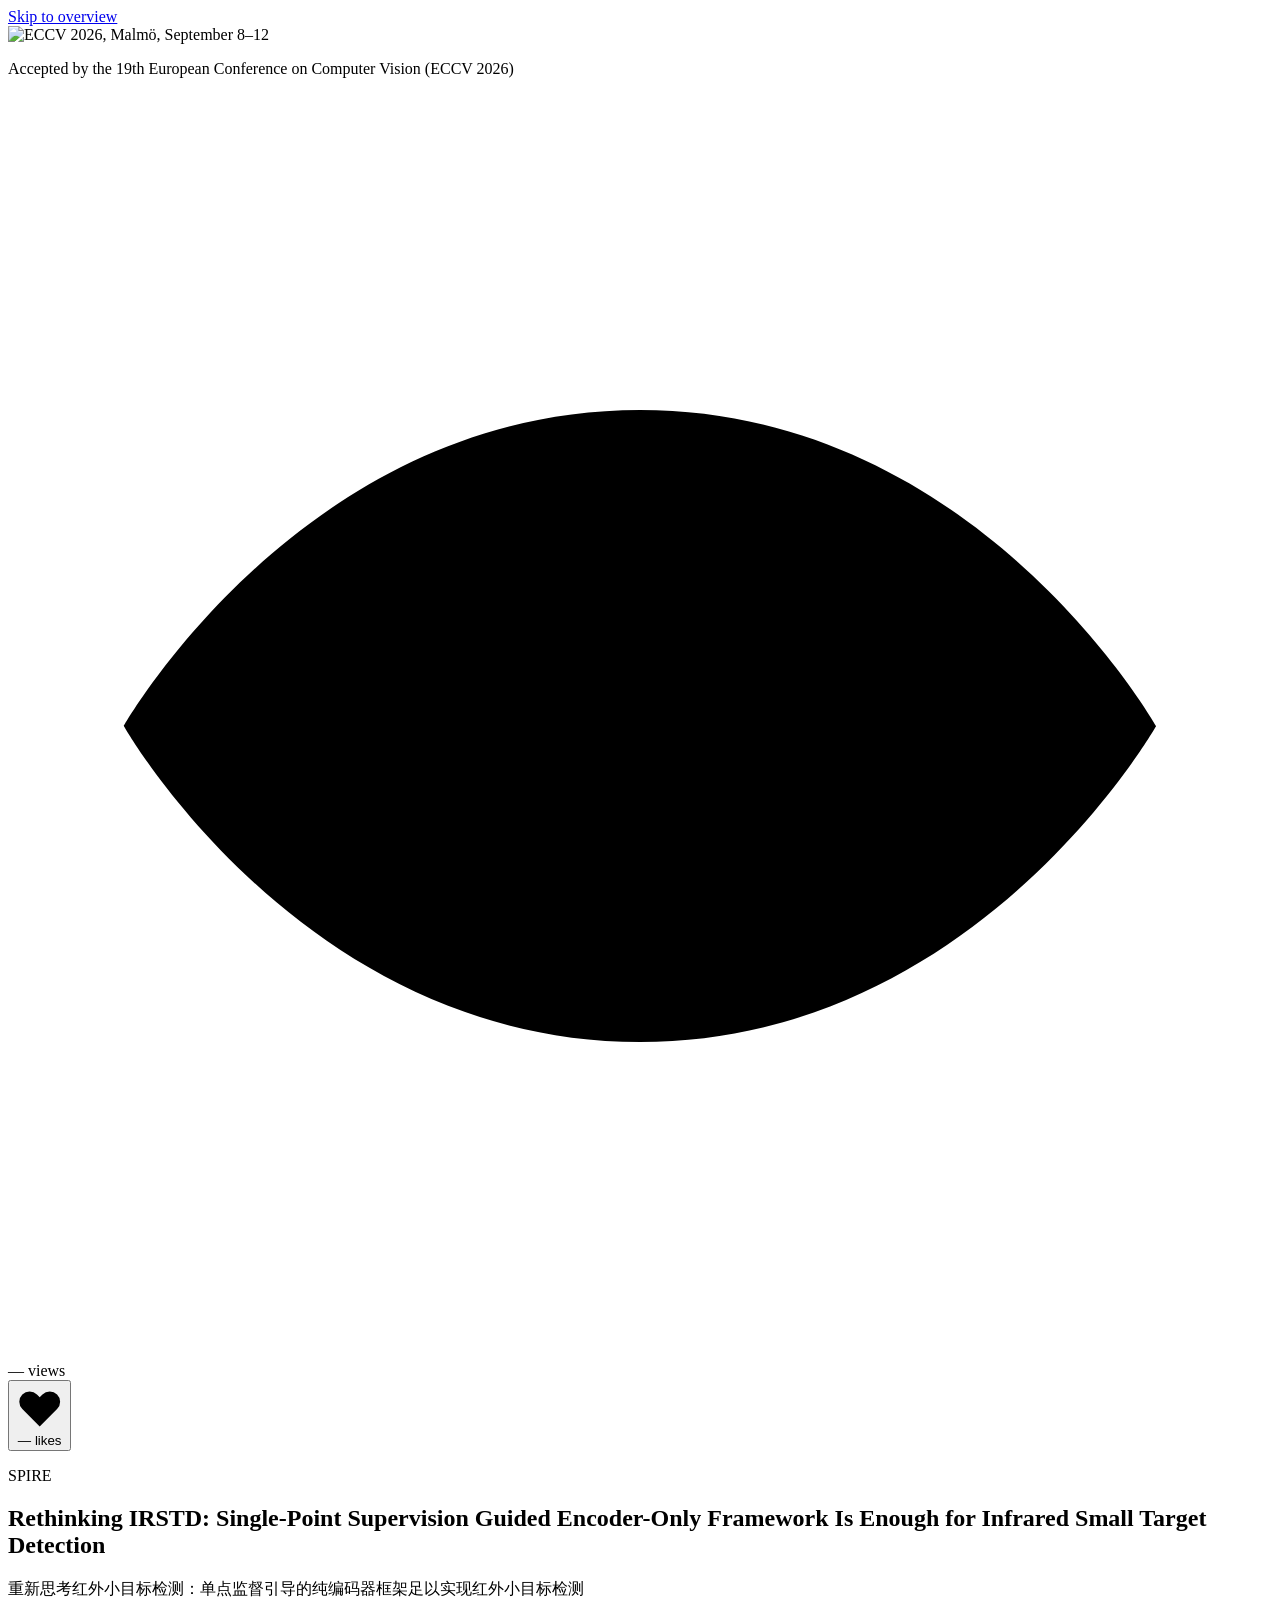
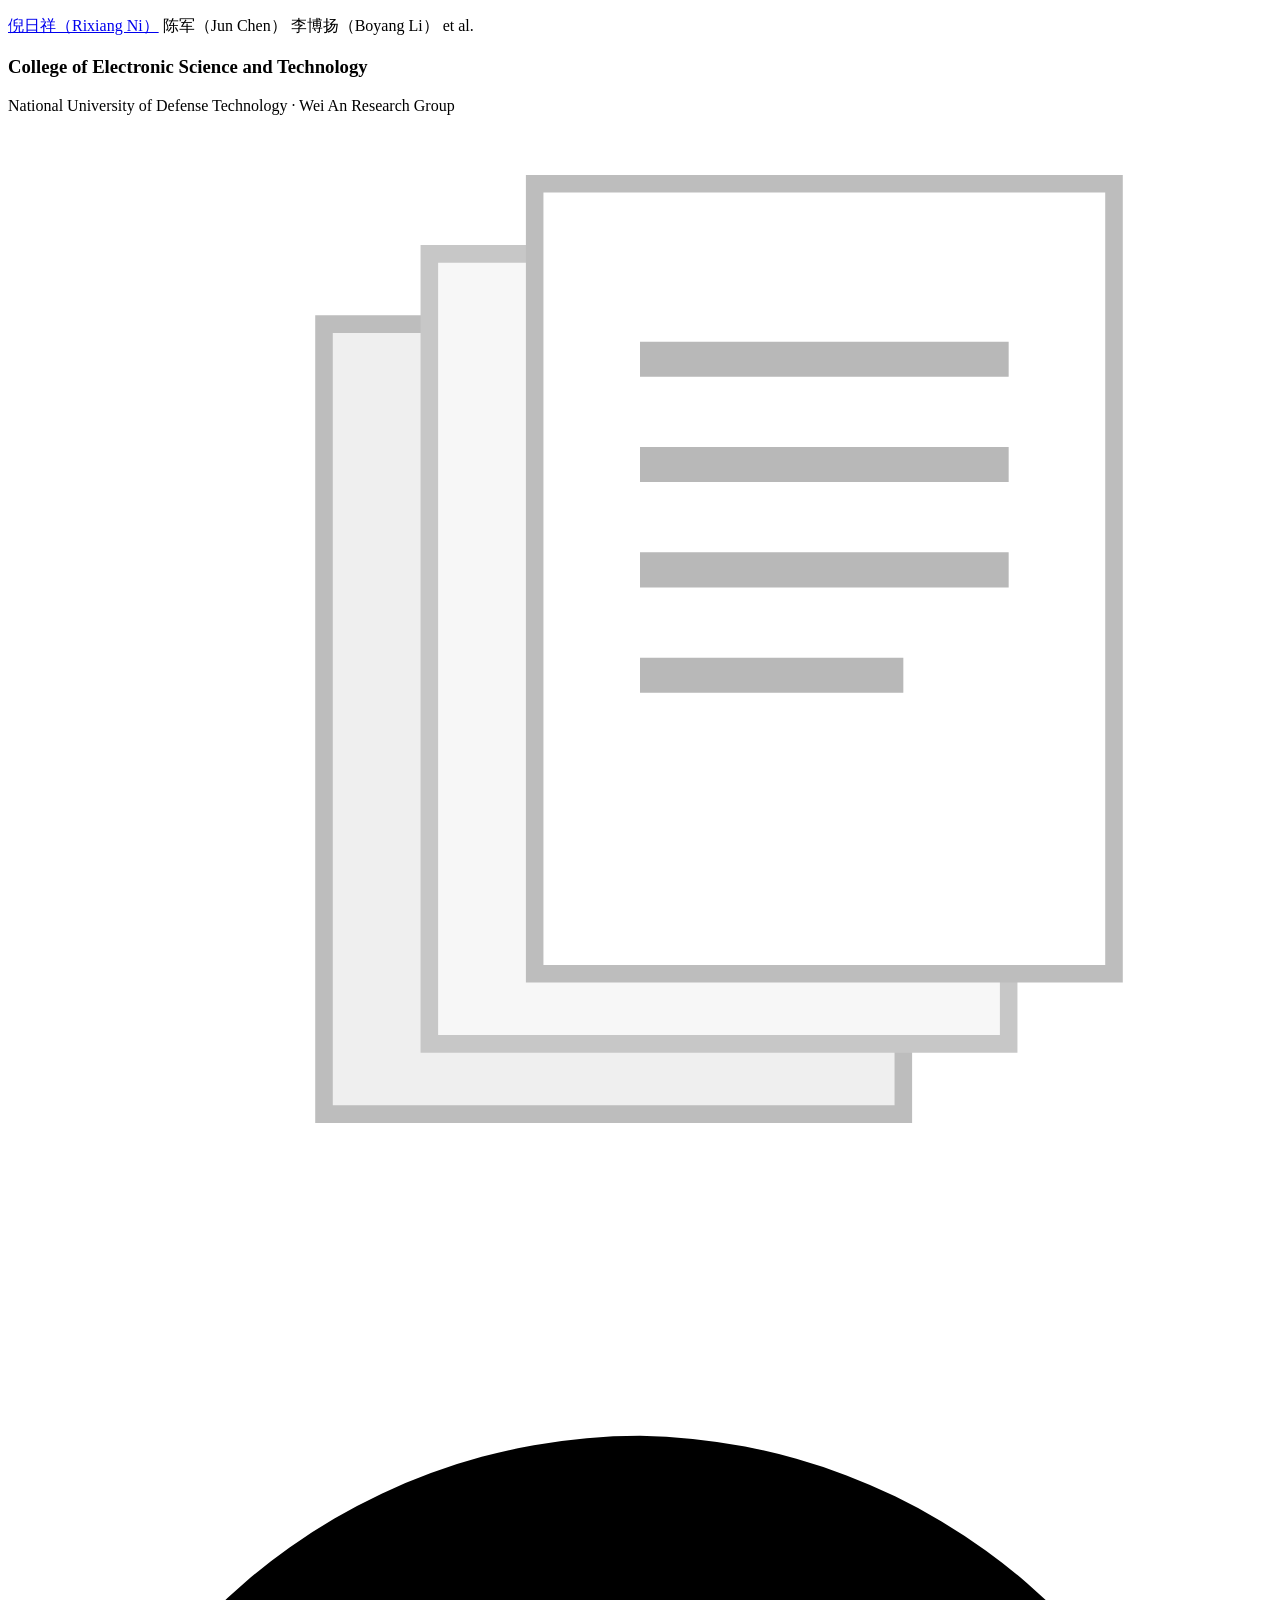
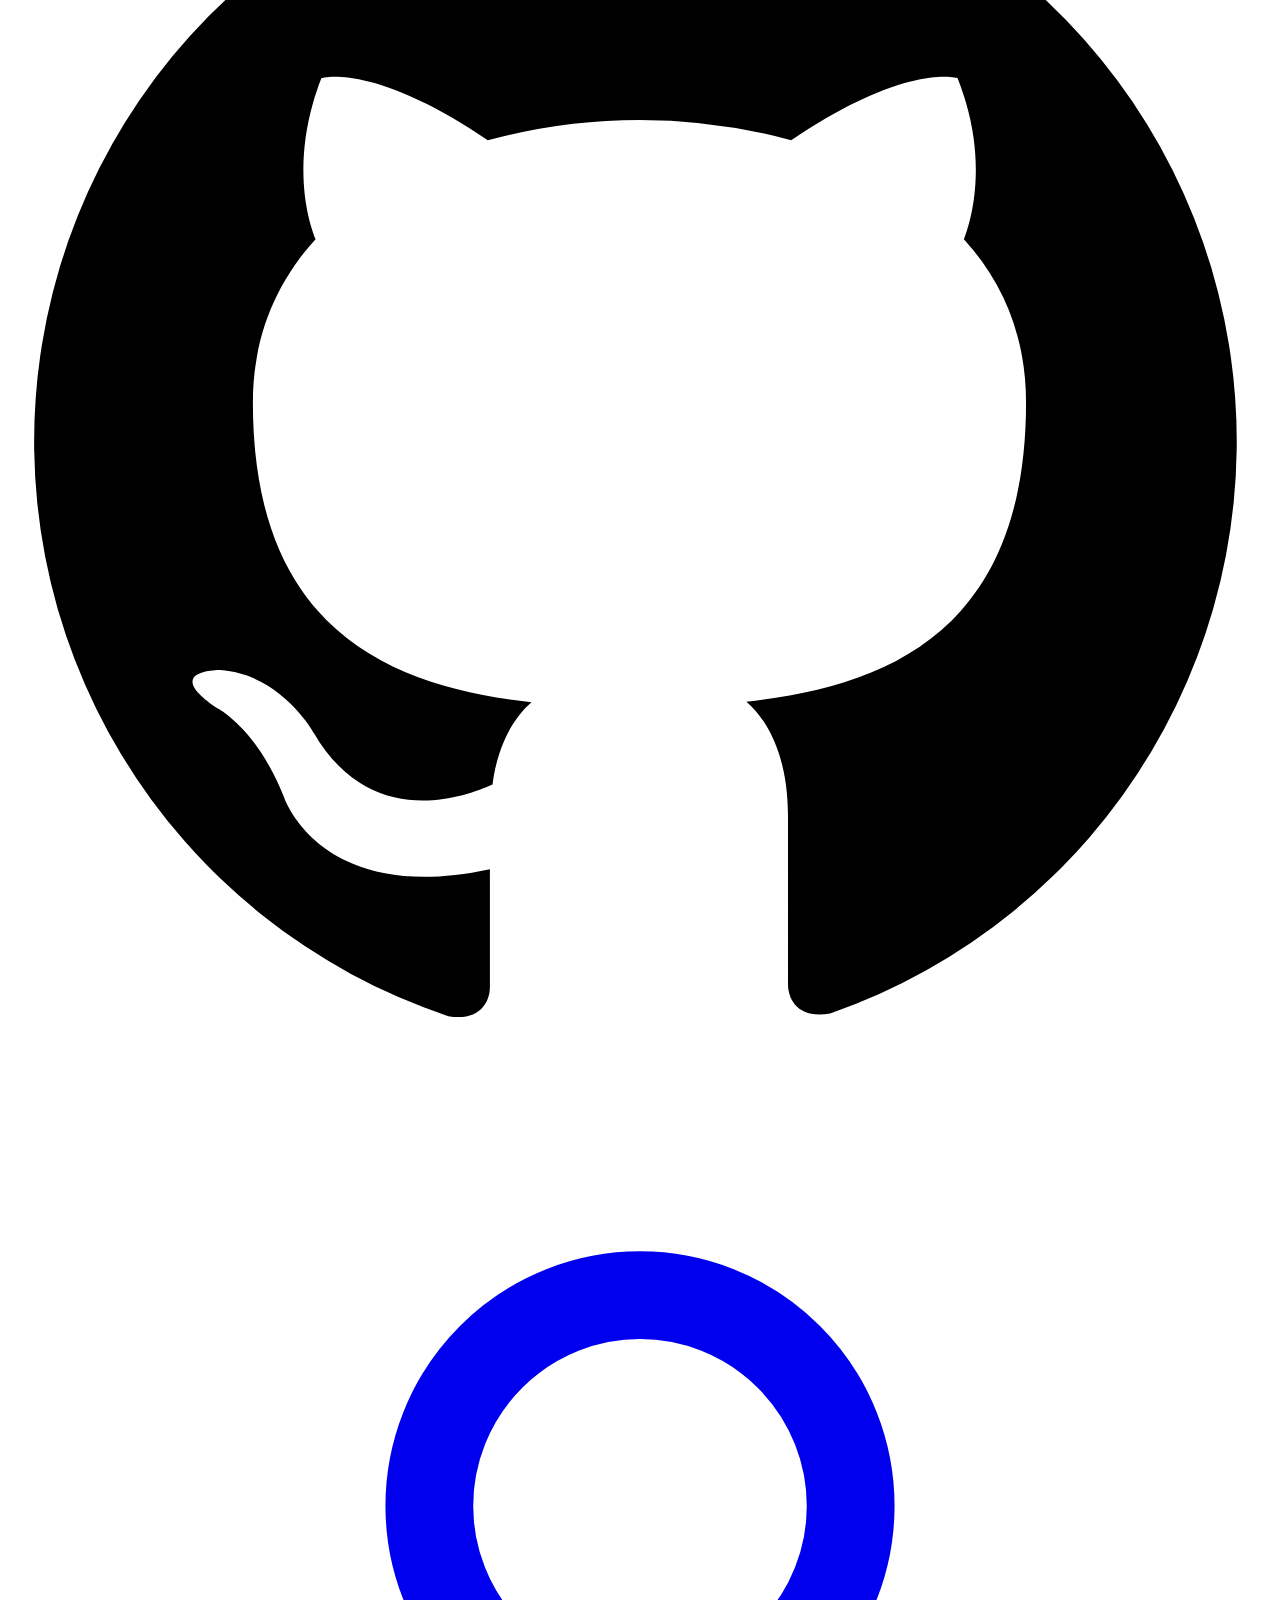
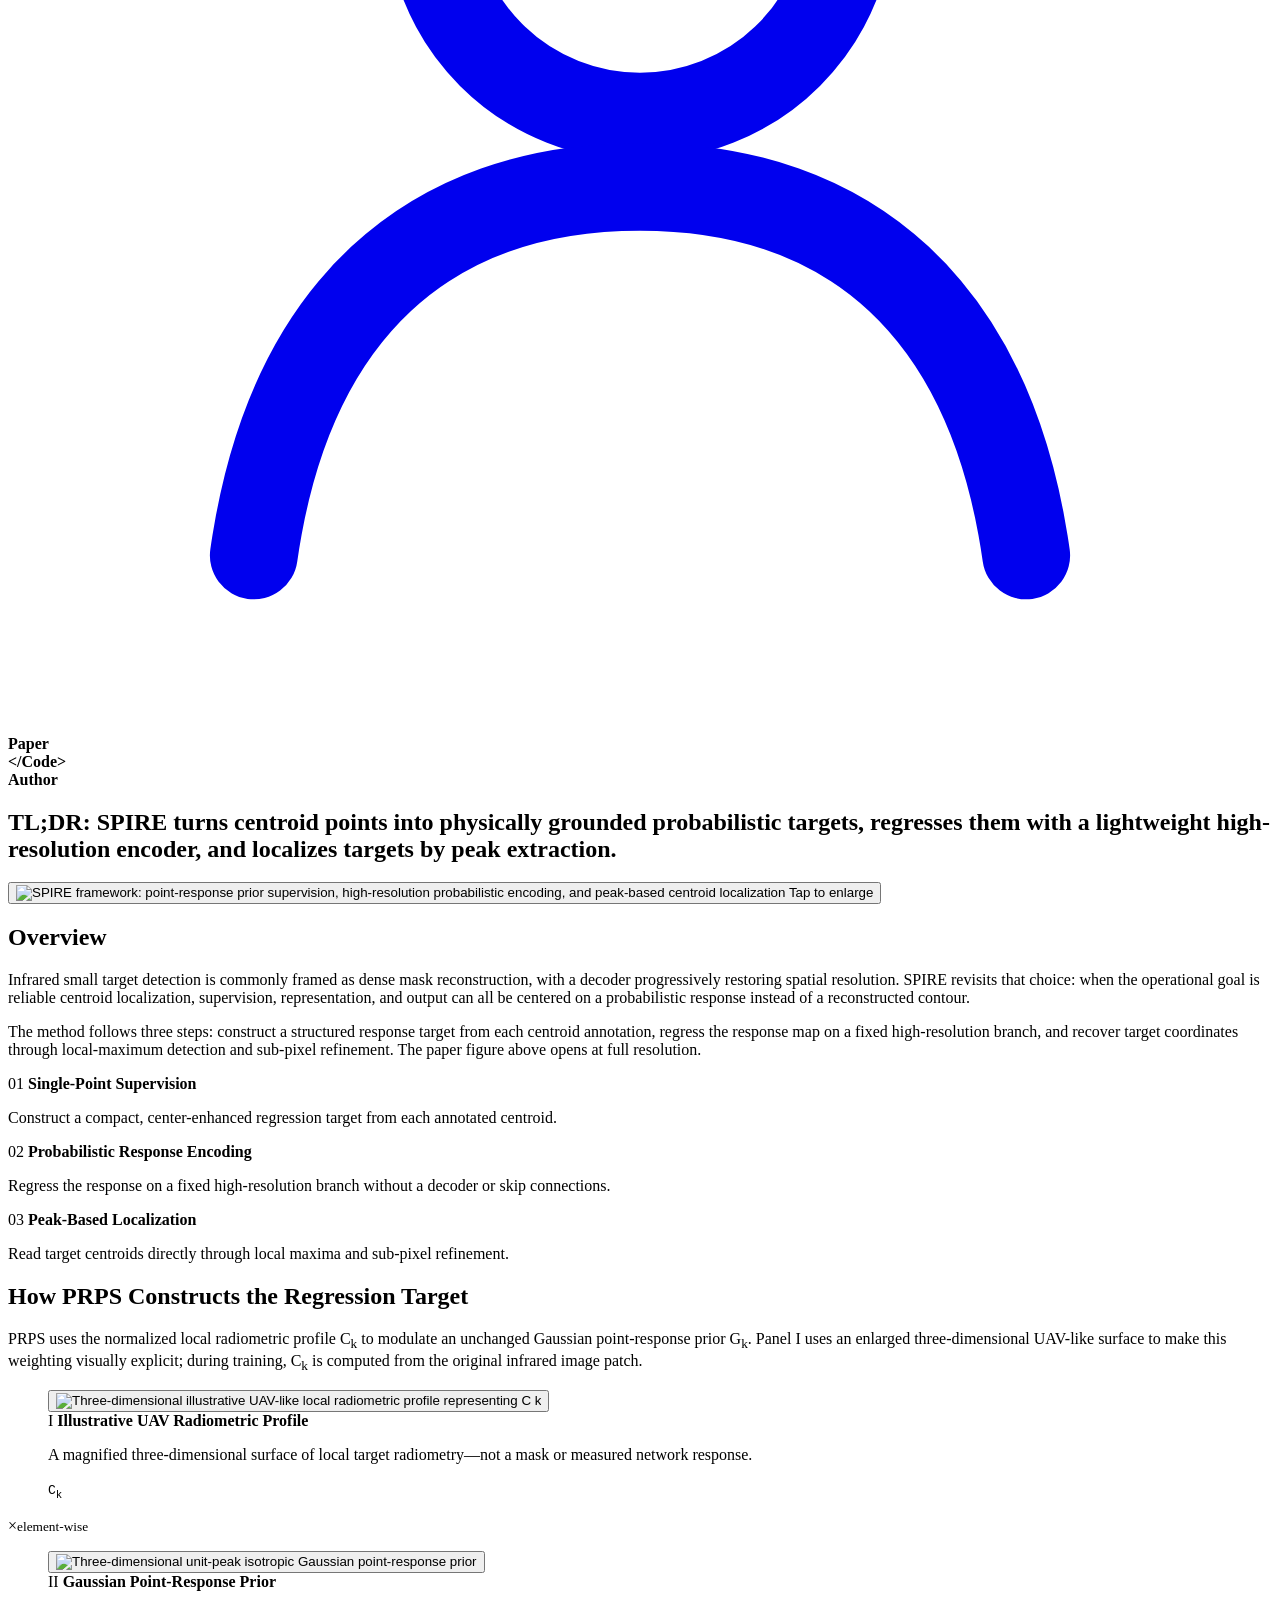
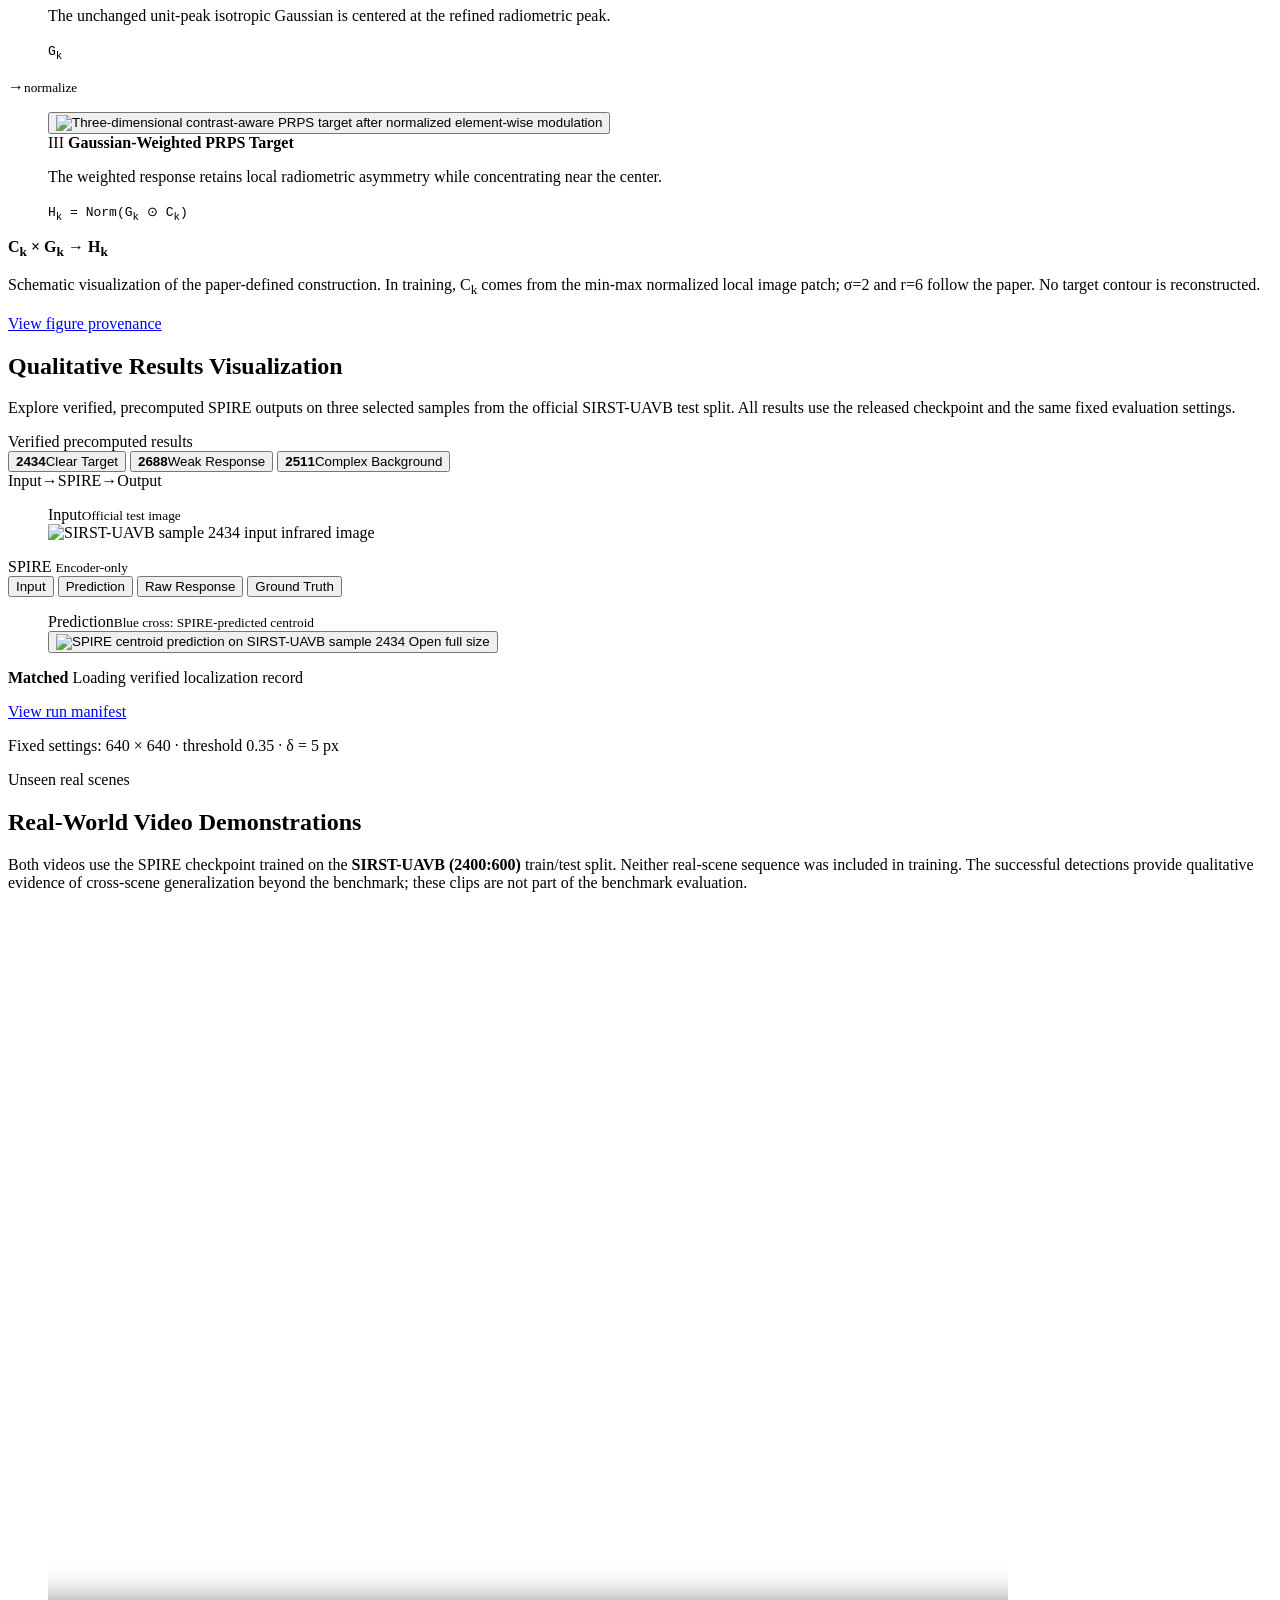
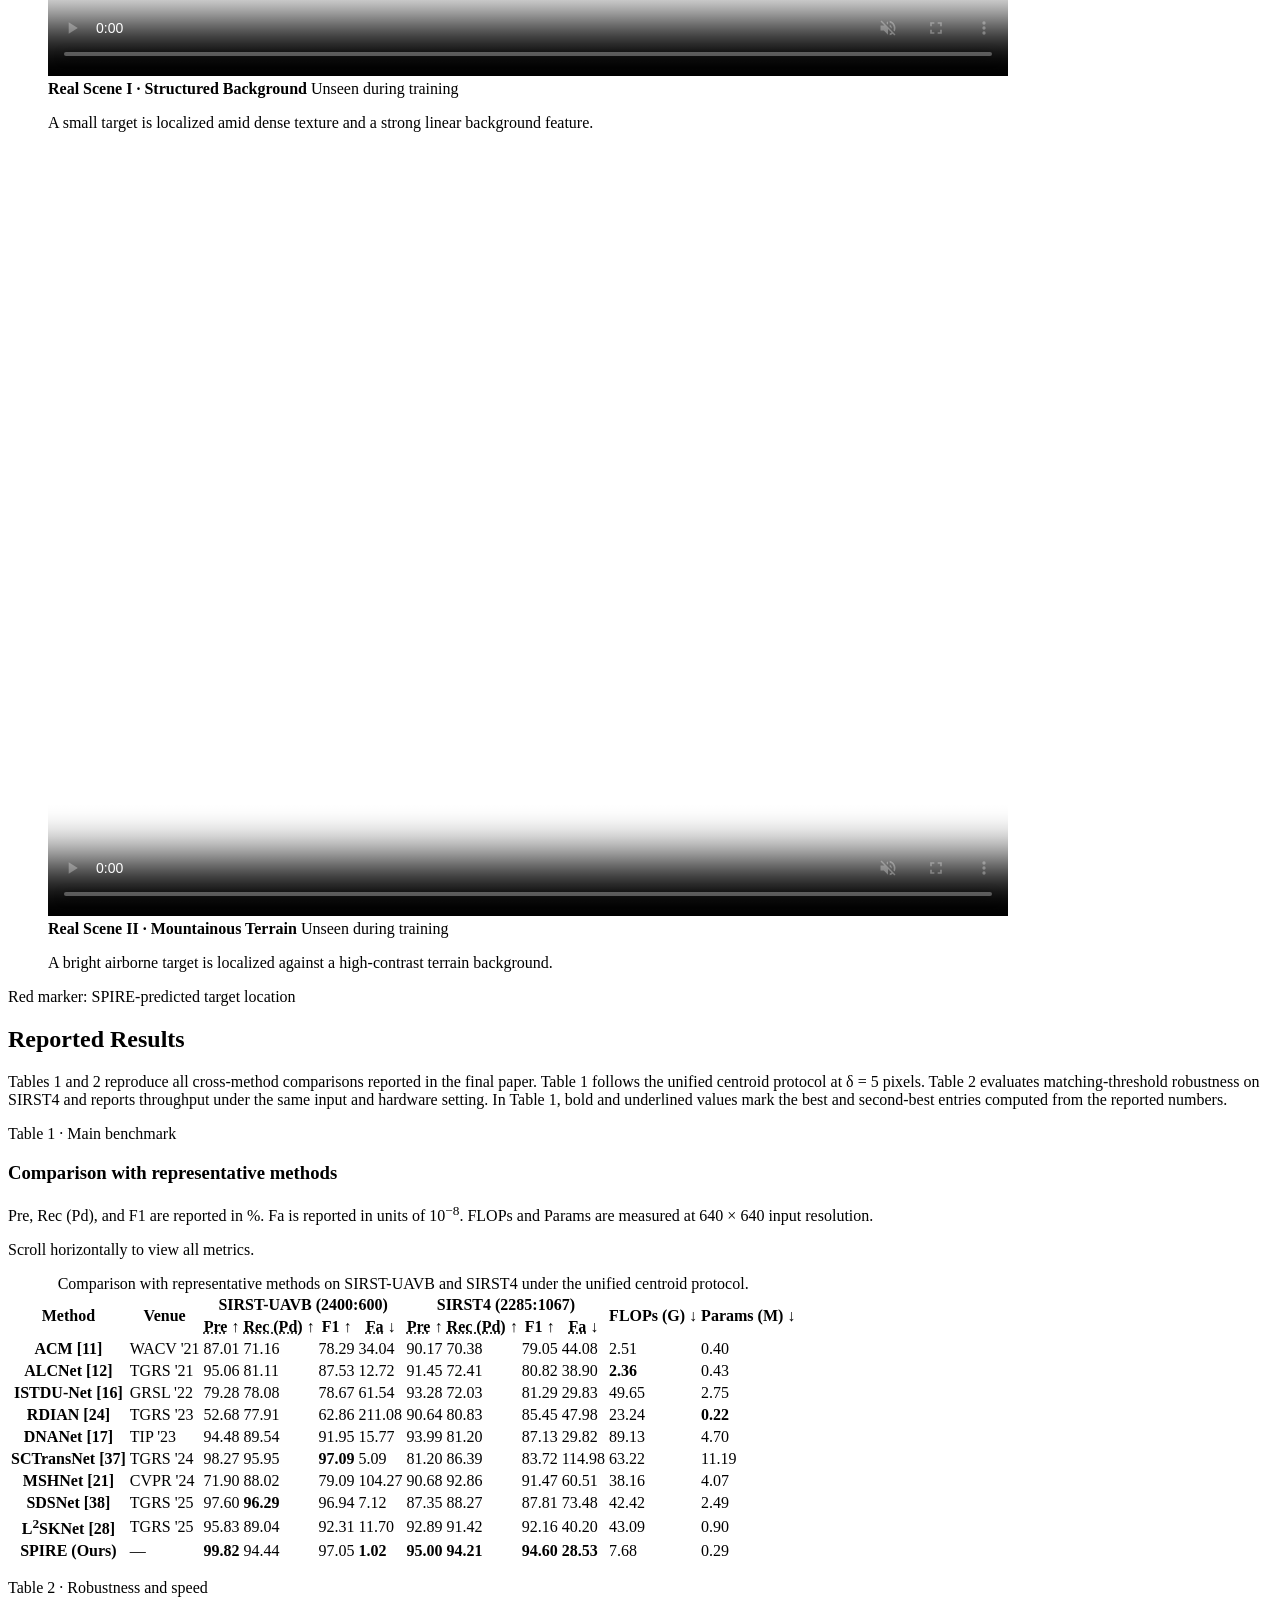
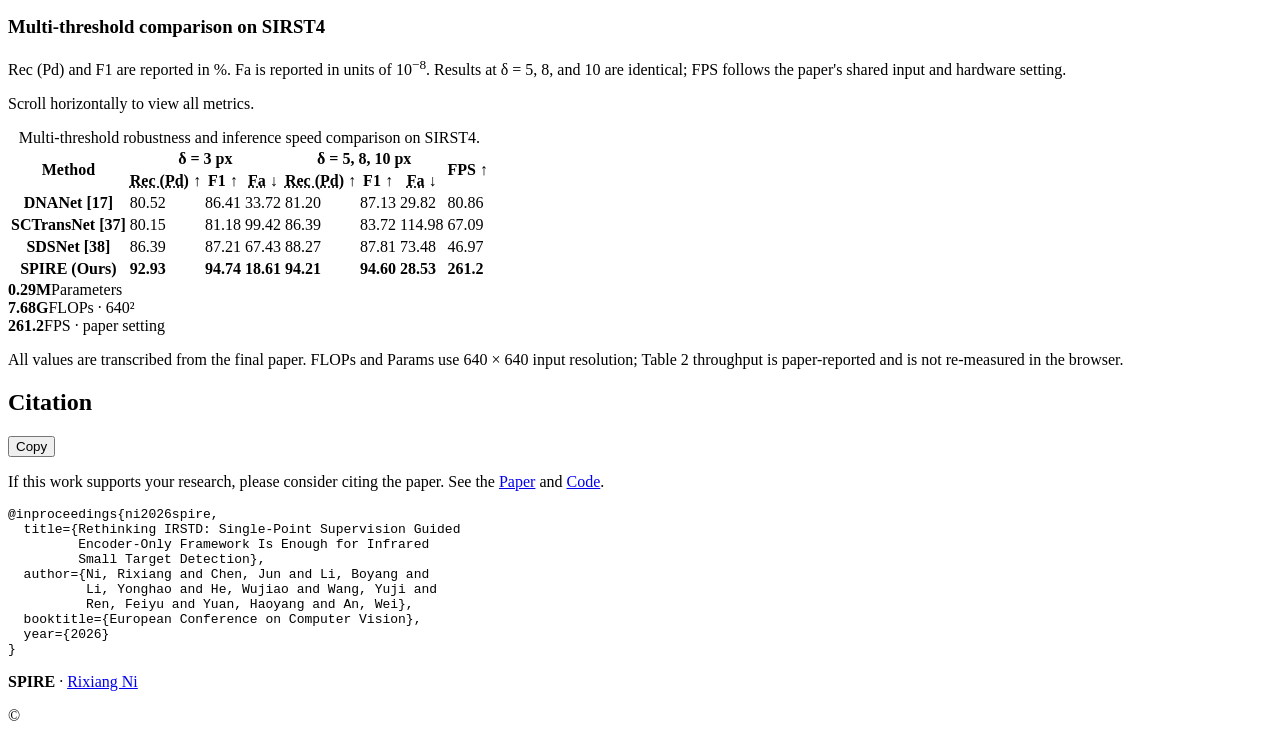
==== commit 27886c74: "deploy: align engagement counters horizontally" ====
--- a/index.html
+++ b/index.html
@@ -1,4 +1,4 @@
-<!DOCTYPE html><html lang="en"><head><meta charSet="utf-8"/><meta charSet="UTF-8"/><meta name="viewport" content="width=device-width, initial-scale=1"/><meta name="viewport" content="width=device-width, initial-scale=1.0"/><link rel="stylesheet" href="/SPIRE-IRSTD/_next/static/css/layout.D20dNLWO.css" data-rsc-css-href="/SPIRE-IRSTD/_next/static/css/layout.D20dNLWO.css" data-precedence="vite-rsc/importer-resources"/><link rel="modulepreload" fetchPriority="low" href="/SPIRE-IRSTD/_next/static/chunks/index-DHa2E1ED.js"/><script src="/SPIRE-IRSTD/_next/static/chunks/rolldown-runtime-hePW80VL.js" type="module" async=""></script><script src="/SPIRE-IRSTD/_next/static/chunks/framework-CSI8Plig.js" type="module" async=""></script><link rel="preload" href="https://fonts.googleapis.com/css2?family=Open+Sans:wght@300;400;500;600;700;800&amp;family=Varela+Round&amp;display=swap" as="style"/><link rel="modulepreload" href="/SPIRE-IRSTD/_next/static/chunks/layout-segment-context-DdSwF-km.js" crossorigin=""/><link rel="modulepreload" href="/SPIRE-IRSTD/_next/static/chunks/site-shell-lm5LoXaK.js" crossorigin=""/><meta name="description" content="SPIRE reframes infrared small target detection as centroid-oriented probabilistic response regression under single-point supervision."/><meta name="theme-color" content="#ffffff"/><meta property="og:title" content="Rethinking IRSTD: Single-Point Supervision Guided Encoder-Only Framework Is Enough for Infrared Small Target Detection"/><meta property="og:description" content="Rethinking IRSTD: Single-Point Supervision Guided Encoder-Only Framework Is Enough for Infrared Small Target Detection."/><meta property="og:type" content="website"/><link rel="preconnect" href="https://fonts.googleapis.com"/><link rel="preconnect" href="https://fonts.gstatic.com" crossorigin="anonymous"/><link rel="icon" href="/SPIRE-IRSTD/favicon.svg" type="image/svg+xml"/><title>SPIRE | Rethinking IRSTD: Single-Point Supervision Guided Encoder-Only Framework Is Enough</title><link href="https://fonts.googleapis.com/css2?family=Open+Sans:wght@300;400;500;600;700;800&amp;family=Varela+Round&amp;display=swap" rel="stylesheet"/><script>Object.assign(((self[Symbol.for("vinext.navigationRuntime")]??={bootstrap:{routeManifest:null},functions:{}}).bootstrap.rsc??={rsc:[]}),{params:{},nav:{"pathname":"/","searchParams":[]}})</script><link rel="modulepreload" href="/SPIRE-IRSTD/_next/static/chunks/index-DHa2E1ED.js" />
+<!DOCTYPE html><html lang="en"><head><meta charSet="utf-8"/><meta charSet="UTF-8"/><meta name="viewport" content="width=device-width, initial-scale=1"/><meta name="viewport" content="width=device-width, initial-scale=1.0"/><link rel="stylesheet" href="/SPIRE-IRSTD/_next/static/css/layout.kiN44kEe.css" data-rsc-css-href="/SPIRE-IRSTD/_next/static/css/layout.kiN44kEe.css" data-precedence="vite-rsc/importer-resources"/><link rel="modulepreload" fetchPriority="low" href="/SPIRE-IRSTD/_next/static/chunks/index-BESNEoZ3.js"/><script src="/SPIRE-IRSTD/_next/static/chunks/rolldown-runtime-hePW80VL.js" type="module" async=""></script><script src="/SPIRE-IRSTD/_next/static/chunks/framework-CSI8Plig.js" type="module" async=""></script><link rel="preload" href="https://fonts.googleapis.com/css2?family=Open+Sans:wght@300;400;500;600;700;800&amp;family=Varela+Round&amp;display=swap" as="style"/><link rel="modulepreload" href="/SPIRE-IRSTD/_next/static/chunks/layout-segment-context-rghFJDwR.js" crossorigin=""/><link rel="modulepreload" href="/SPIRE-IRSTD/_next/static/chunks/site-shell-_Zpvn_MM.js" crossorigin=""/><meta name="description" content="SPIRE reframes infrared small target detection as centroid-oriented probabilistic response regression under single-point supervision."/><meta name="theme-color" content="#ffffff"/><meta property="og:title" content="Rethinking IRSTD: Single-Point Supervision Guided Encoder-Only Framework Is Enough for Infrared Small Target Detection"/><meta property="og:description" content="Rethinking IRSTD: Single-Point Supervision Guided Encoder-Only Framework Is Enough for Infrared Small Target Detection."/><meta property="og:type" content="website"/><link rel="preconnect" href="https://fonts.googleapis.com"/><link rel="preconnect" href="https://fonts.gstatic.com" crossorigin="anonymous"/><link rel="icon" href="/SPIRE-IRSTD/favicon.svg" type="image/svg+xml"/><title>SPIRE | Rethinking IRSTD: Single-Point Supervision Guided Encoder-Only Framework Is Enough</title><link href="https://fonts.googleapis.com/css2?family=Open+Sans:wght@300;400;500;600;700;800&amp;family=Varela+Round&amp;display=swap" rel="stylesheet"/><script>Object.assign(((self[Symbol.for("vinext.navigationRuntime")]??={bootstrap:{routeManifest:null},functions:{}}).bootstrap.rsc??={rsc:[]}),{params:{},nav:{"pathname":"/","searchParams":[]}})</script><link rel="modulepreload" href="/SPIRE-IRSTD/_next/static/chunks/index-BESNEoZ3.js" />
 </head><body><div class="site-root">
     <a class="skip-link" href="#overview">Skip to overview</a>
 
@@ -22,24 +22,28 @@
           </div>
 
           <aside class="engagement-panel" data-engagement aria-label="Page engagement">
-            <div class="engagement-view" title="Cumulative page views counted from this release">
-              <svg viewBox="0 0 24 24" aria-hidden="true">
+            <div class="engagement-stat engagement-view" title="Cumulative page views counted from this release">
+              <svg class="engagement-icon" viewBox="0 0 24 24" aria-hidden="true">
                 <path d="M2.2 12s3.4-6 9.8-6 9.8 6 9.8 6-3.4 6-9.8 6-9.8-6-9.8-6Z" />
                 <circle cx="12" cy="12" r="2.7" />
               </svg>
               <span class="engagement-value" data-view-count aria-live="polite">—</span>
-              <span class="engagement-label">Views</span>
+              <span class="sr-only">views</span>
             </div>
             <span class="engagement-divider" aria-hidden="true"></span>
-            <div class="engagement-like">
-              <button type="button" data-like-button aria-pressed="false" aria-label="Like this project page">
-                <svg viewBox="0 0 24 24" aria-hidden="true">
-                  <path d="M20.8 5.8a5.2 5.2 0 0 0-7.4 0L12 7.2l-1.4-1.4a5.2 5.2 0 0 0-7.4 7.4L12 22l8.8-8.8a5.2 5.2 0 0 0 0-7.4Z" />
-                </svg>
-                <span>Like</span>
-              </button>
-              <span class="engagement-value like-count" data-like-count aria-live="polite">—</span>
-            </div>
+            <button
+              class="engagement-stat engagement-like"
+              type="button"
+              data-like-button
+              aria-pressed="false"
+              aria-label="Like this project page"
+            >
+              <svg class="engagement-icon" viewBox="0 0 24 24" aria-hidden="true">
+                <path d="M20.8 5.8a5.2 5.2 0 0 0-7.4 0L12 7.2l-1.4-1.4a5.2 5.2 0 0 0-7.4 7.4L12 22l8.8-8.8a5.2 5.2 0 0 0 0-7.4Z" />
+              </svg>
+              <span class="engagement-value" data-like-count aria-live="polite">—</span>
+              <span class="sr-only">likes</span>
+            </button>
             <span class="sr-only" data-counter-status aria-live="polite"></span>
           </aside>
 
@@ -683,4 +687,4 @@
     </dialog>
 
     
-  </div><script type="module" src="/SPIRE-IRSTD/_next/static/chunks/index-DHa2E1ED.js" id="_R_" async=""></script><script>((self[Symbol.for("vinext.navigationRuntime")]??={bootstrap:{routeManifest:null},functions:{}}).bootstrap.rsc??={rsc:[]}).rsc.push("2:I[\"8c0f216c4604\",[],\"Children\",1]\n")</script><script>((self[Symbol.for("vinext.navigationRuntime")]??={bootstrap:{routeManifest:null},functions:{}}).bootstrap.rsc??={rsc:[]}).rsc.push("3:I[\"593f344dc510\",[],\"GlobalErrorBoundary\",1]\n")</script><script>((self[Symbol.for("vinext.navigationRuntime")]??={bootstrap:{routeManifest:null},functions:{}}).bootstrap.rsc??={rsc:[]}).rsc.push("4:I[\"0b874ad30386\",[],\"default\",1]\n")</script><script>((self[Symbol.for("vinext.navigationRuntime")]??={bootstrap:{routeManifest:null},functions:{}}).bootstrap.rsc??={rsc:[]}).rsc.push("5:I[\"593f344dc510\",[],\"ErrorBoundary\",1]\n")</script><script>((self[Symbol.for("vinext.navigationRuntime")]??={bootstrap:{routeManifest:null},functions:{}}).bootstrap.rsc??={rsc:[]}).rsc.push("6:I[\"15c18cfaeeff\",[],\"LayoutSegmentProvider\",1]\n")</script><script>((self[Symbol.for("vinext.navigationRuntime")]??={bootstrap:{routeManifest:null},functions:{}}).bootstrap.rsc??={rsc:[]}).rsc.push("7:I[\"8c0f216c4604\",[],\"Slot\",1]\n")</script><script>((self[Symbol.for("vinext.navigationRuntime")]??={bootstrap:{routeManifest:null},functions:{}}).bootstrap.rsc??={rsc:[]}).rsc.push("8:I[\"593f344dc510\",[],\"NotFoundBoundary\",1]\n")</script><script>((self[Symbol.for("vinext.navigationRuntime")]??={bootstrap:{routeManifest:null},functions:{}}).bootstrap.rsc??={rsc:[]}).rsc.push("9:I[\"9276801271d6\",[],\"AppRouterScrollTarget\",1]\n")</script><script>((self[Symbol.for("vinext.navigationRuntime")]??={bootstrap:{routeManifest:null},functions:{}}).bootstrap.rsc??={rsc:[]}).rsc.push("a:I[\"593f344dc510\",[],\"RedirectBoundary\",1]\n")</script><script>((self[Symbol.for("vinext.navigationRuntime")]??={bootstrap:{routeManifest:null},functions:{}}).bootstrap.rsc??={rsc:[]}).rsc.push(":HL[\"/SPIRE-IRSTD/_next/static/css/layout.D20dNLWO.css\",\"style\"     ]\n")</script><script>((self[Symbol.for("vinext.navigationRuntime")]??={bootstrap:{routeManifest:null},functions:{}}).bootstrap.rsc??={rsc:[]}).rsc.push(":HL[\"https://fonts.googleapis.com/css2?family=Open+Sans:wght@300;400;500;600;700;800\u0026family=Varela+Round\u0026display=swap\",\"style\"     ]\n")</script><script>((self[Symbol.for("vinext.navigationRuntime")]??={bootstrap:{routeManifest:null},functions:{}}).bootstrap.rsc??={rsc:[]}).rsc.push("0:{\"__route\":\"route:/\",\"__interceptionContext\":null,\"__layoutIds\":[\"layout:/\"],\"__rootLayout\":\"/\",\"__sourcePage\":\"/page\",\"page:/\":\"$L1\",\"layout:/\":[[[[\"$\",\"link\",\"css:/SPIRE-IRSTD/_next/static/css/layout.D20dNLWO.css\",{\"rel\":\"stylesheet\",\"precedence\":\"vite-rsc/importer-resources\",\"href\":\"/SPIRE-IRSTD/_next/static/css/layout.D20dNLWO.css\",\"data-rsc-css-href\":\"/SPIRE-IRSTD/_next/static/css/layout.D20dNLWO.css\"}],\"$undefined\"],[\"$\",\"html\",null,{\"lang\":\"en\",\"children\":[[\"$\",\"head\",null,{\"children\":[[\"$\",\"meta\",null,{\"charSet\":\"UTF-8\"}],[\"$\",\"meta\",null,{\"name\":\"viewport\",\"content\":\"width=device-width, initial-scale=1.0\"}],[\"$\",\"meta\",null,{\"name\":\"description\",\"content\":\"SPIRE reframes infrared small target detection as centroid-oriented probabilistic response regression under single-point supervision.\"}],[\"$\",\"meta\",null,{\"name\":\"theme-color\",\"content\":\"#ffffff\"}],[\"$\",\"meta\",null,{\"property\":\"og:title\",\"content\":\"Rethinking IRSTD: Single-Point Supervision Guided Encoder-Only Framework Is Enough for Infrared Small Target Detection\"}],[\"$\",\"meta\",null,{\"property\":\"og:description\",\"content\":\"Rethinking IRSTD: Single-Point Supervision Guided Encoder-Only Framework Is Enough for Infrared Small Target Detection.\"}],[\"$\",\"meta\",null,{\"property\":\"og:type\",\"content\":\"website\"}],[\"$\",\"link\",null,{\"rel\":\"preconnect\",\"href\":\"https://fonts.googleapis.com\"}],[\"$\",\"link\",null,{\"rel\":\"preconnect\",\"href\":\"https://fonts.gstatic.com\",\"crossOrigin\":\"anonymous\"}],[\"$\",\"link\",null,{\"href\":\"https://fonts.googleapis.com/css2?family=Open+Sans:wght@300;400;500;600;700;800\u0026family=Varela+Round\u0026display=swap\",\"rel\":\"stylesheet\"}],[\"$\",\"link\",null,{\"rel\":\"icon\",\"href\":\"/SPIRE-IRSTD/favicon.svg\",\"type\":\"image/svg+xml\"}],[\"$\",\"title\",null,{\"children\":\"SPIRE | Rethinking IRSTD: Single-Point Supervision Guided Encoder-Only Framework Is Enough\"}]]}],[\"$\",\"body\",null,{\"children\":[\"$\",\"$L2\",null,{}]}]]}]],null],\"route:/\":[[[\"$\",\"meta\",null,{\"charSet\":\"utf-8\"}],null,[[\"$\",\"meta\",\"0\",{\"name\":\"viewport\",\"content\":\"width=device-width, initial-scale=1\"}]]],[\"$\",\"$L3\",null,{\"fallback\":\"$4\",\"children\":[\"$\",\"$L5\",null,{\"fallback\":\"$4\",\"children\":[\"$\",\"$L6\",null,{\"providerId\":\"layout:/\",\"segmentMap\":{\"children\":[]},\"children\":[\"$\",\"$L7\",null,{\"id\":\"layout:/\",\"parallelSlots\":\"$undefined\",\"children\":[\"$\",\"$L8\",null,{\"resetKey\":\"\",\"fallback\":[[\"$\",\"title\",null,{\"children\":\"404: This page could not be found.\"}],[\"$\",\"div\",null,{\"style\":{\"fontFamily\":\"system-ui,\\\"Segoe UI\\\",Roboto,Helvetica,Arial,sans-serif,\\\"Apple Color Emoji\\\",\\\"Segoe UI Emoji\\\"\",\"height\":\"100vh\",\"textAlign\":\"center\",\"display\":\"flex\",\"flexDirection\":\"column\",\"alignItems\":\"center\",\"justifyContent\":\"center\"},\"children\":[\"$\",\"div\",null,{\"children\":[[\"$\",\"style\",null,{\"dangerouslySetInnerHTML\":{\"__html\":\"body{color:#000;background:#fff;margin:0}.next-error-h1{border-right:1px solid rgba(0,0,0,.3)}@media (prefers-color-scheme:dark){body{color:#fff;background:#000}.next-error-h1{border-right:1px solid rgba(255,255,255,.3)}}\"}}],[\"$\",\"h1\",null,{\"className\":\"next-error-h1\",\"style\":{\"display\":\"inline-block\",\"margin\":\"0 20px 0 0\",\"padding\":\"0 23px 0 0\",\"fontSize\":24,\"fontWeight\":500,\"verticalAlign\":\"top\",\"lineHeight\":\"49px\"},\"children\":404}],[\"$\",\"div\",null,{\"style\":{\"display\":\"inline-block\"},\"children\":[\"$\",\"h2\",null,{\"style\":{\"fontSize\":14,\"fontWeight\":400,\"lineHeight\":\"49px\",\"margin\":0},\"children\":\"This page could not be found.\"}]}]]}]}]],\"children\":[\"$\",\"$L9\",null,{\"children\":[\"$\",\"$La\",null,{\"children\":[[\"$\",\"$L6\",null,{\"providerId\":\"page:/\",\"segmentMap\":{\"children\":[\"__PAGE__\"]},\"children\":[\"$\",\"$L7\",null,{\"id\":\"page:/\"}]}],null]}]}]}]}]}]}]}],null,null],\"__layoutFlags\":{\"layout:/\":\"s\"},\"__artifactCompatibility\":{\"schemaVersion\":1,\"graphVersion\":\"app-route-graph:1177fd80f83fa7b0\",\"deploymentVersion\":\"7d9cf195-4079-4941-a5df-951097f0a481\",\"appElementsSchemaVersion\":1,\"rscPayloadSchemaVersion\":1,\"rootBoundaryId\":\"/\",\"renderEpoch\":null},\"__renderObservation\":{\"schemaVersion\":1,\"output\":{\"kind\":\"app-rsc\",\"mountedSlotsFingerprint\":null,\"renderEpoch\":null,\"rootBoundaryId\":\"/\",\"routeId\":\"route:/\"},\"completeness\":\"partial\",\"boundaryOutcome\":{\"kind\":\"unknown\"},\"requestApis\":[{\"kind\":\"connection\",\"status\":\"unknown\"},{\"kind\":\"cookies\",\"status\":\"unknown\"},{\"kind\":\"draftMode\",\"status\":\"unknown\"},{\"kind\":\"headers\",\"status\":\"unknown\"},{\"kind\":\"params\",\"status\":\"unknown\"},{\"kind\":\"searchParams\",\"status\":\"unknown\"}],\"dynamicFetches\":[],\"cacheTags\":[\"/\",\"_N_T_/\",\"_N_T_/index\",\"_N_T_/layout\",\"_N_T_/page\"],\"pathTags\":[\"/\"],\"cacheability\":\"unknown\",\"downgrade\":{\"target\":\"freshRender\",\"reasons\":[{\"code\":\"CP_DOWNGRADE_CACHEABILITY_UNKNOWN\",\"target\":\"freshRender\"},{\"code\":\"CP_DOWNGRADE_INCOMPLETE_OBSERVATION\",\"completeness\":\"partial\",\"target\":\"freshRender\"},{\"code\":\"CP_DOWNGRADE_UNKNOWN_REQUEST_API\",\"requestApi\":\"connection\",\"target\":\"freshRender\"},{\"code\":\"CP_DOWNGRADE_UNKNOWN_REQUEST_API\",\"requestApi\":\"cookies\",\"target\":\"freshRender\"},{\"code\":\"CP_DOWNGRADE_UNKNOWN_REQUEST_API\",\"requestApi\":\"draftMode\",\"target\":\"freshRender\"},{\"code\":\"CP_DOWNGRADE_UNKNOWN_REQUEST_API\",\"requestApi\":\"headers\",\"target\":\"freshRender\"},{\"code\":\"CP_DOWNGRADE_UNKNOWN_REQUEST_API\",\"requestApi\":\"params\",\"target\":\"freshRender\"},{\"code\":\"CP_DOWNGRADE_UNKNOWN_REQUEST_API\",\"requestApi\":\"searchParams\",\"target\":\"freshRender\"}],\"fallback\":{\"kind\":\"breakerFallback\",\"code\":\"CP_PRIVATE_DYNAMIC_DOWNGRADE\",\"mode\":\"renderFresh\",\"scope\":\"affectedOutput\",\"fields\":{\"reasonCodes\":[\"CP_DOWNGRADE_CACHEABILITY_UNKNOWN\",\"CP_DOWNGRADE_INCOMPLETE_OBSERVATION\",\"CP_DOWNGRADE_UNKNOWN_REQUEST_API\",\"CP_DOWNGRADE_UNKNOWN_REQUEST_API\",\"CP_DOWNGRADE_UNKNOWN_REQUEST_API\",\"CP_DOWNGRADE_UNKNOWN_REQUEST_API\",\"CP_DOWNGRADE_UNKNOWN_REQUEST_API\",\"CP_DOWNGRADE_UNKNOWN_REQUEST_API\"],\"target\":\"freshRender\"}},\"isPublicCacheCandidate\":false}}}\n")</script><script>((self[Symbol.for("vinext.navigationRuntime")]??={bootstrap:{routeManifest:null},functions:{}}).bootstrap.rsc??={rsc:[]}).rsc.push("b:I[\"6f014b4f0add\",[],\"default\",1]\n")</script><script>((self[Symbol.for("vinext.navigationRuntime")]??={bootstrap:{routeManifest:null},functions:{}}).bootstrap.rsc??={rsc:[]}).rsc.push("1:[\"$\",\"$Lb\",null,{}]\n")</script><script>Object.assign(((self[Symbol.for("vinext.navigationRuntime")]??={bootstrap:{routeManifest:null},functions:{}}).bootstrap.rsc??={rsc:[]}),{"initialCacheKind":"static"});((self[Symbol.for("vinext.navigationRuntime")]??={bootstrap:{routeManifest:null},functions:{}}).bootstrap.rsc??={rsc:[]}).done=true</script></body></html>+  </div><script type="module" src="/SPIRE-IRSTD/_next/static/chunks/index-BESNEoZ3.js" id="_R_" async=""></script><script>((self[Symbol.for("vinext.navigationRuntime")]??={bootstrap:{routeManifest:null},functions:{}}).bootstrap.rsc??={rsc:[]}).rsc.push("2:I[\"8c0f216c4604\",[],\"Children\",1]\n")</script><script>((self[Symbol.for("vinext.navigationRuntime")]??={bootstrap:{routeManifest:null},functions:{}}).bootstrap.rsc??={rsc:[]}).rsc.push("3:I[\"593f344dc510\",[],\"GlobalErrorBoundary\",1]\n")</script><script>((self[Symbol.for("vinext.navigationRuntime")]??={bootstrap:{routeManifest:null},functions:{}}).bootstrap.rsc??={rsc:[]}).rsc.push("4:I[\"0b874ad30386\",[],\"default\",1]\n")</script><script>((self[Symbol.for("vinext.navigationRuntime")]??={bootstrap:{routeManifest:null},functions:{}}).bootstrap.rsc??={rsc:[]}).rsc.push("5:I[\"593f344dc510\",[],\"ErrorBoundary\",1]\n")</script><script>((self[Symbol.for("vinext.navigationRuntime")]??={bootstrap:{routeManifest:null},functions:{}}).bootstrap.rsc??={rsc:[]}).rsc.push("6:I[\"15c18cfaeeff\",[],\"LayoutSegmentProvider\",1]\n")</script><script>((self[Symbol.for("vinext.navigationRuntime")]??={bootstrap:{routeManifest:null},functions:{}}).bootstrap.rsc??={rsc:[]}).rsc.push("7:I[\"8c0f216c4604\",[],\"Slot\",1]\n")</script><script>((self[Symbol.for("vinext.navigationRuntime")]??={bootstrap:{routeManifest:null},functions:{}}).bootstrap.rsc??={rsc:[]}).rsc.push("8:I[\"593f344dc510\",[],\"NotFoundBoundary\",1]\n")</script><script>((self[Symbol.for("vinext.navigationRuntime")]??={bootstrap:{routeManifest:null},functions:{}}).bootstrap.rsc??={rsc:[]}).rsc.push("9:I[\"9276801271d6\",[],\"AppRouterScrollTarget\",1]\n")</script><script>((self[Symbol.for("vinext.navigationRuntime")]??={bootstrap:{routeManifest:null},functions:{}}).bootstrap.rsc??={rsc:[]}).rsc.push("a:I[\"593f344dc510\",[],\"RedirectBoundary\",1]\n")</script><script>((self[Symbol.for("vinext.navigationRuntime")]??={bootstrap:{routeManifest:null},functions:{}}).bootstrap.rsc??={rsc:[]}).rsc.push(":HL[\"/SPIRE-IRSTD/_next/static/css/layout.kiN44kEe.css\",\"style\"     ]\n")</script><script>((self[Symbol.for("vinext.navigationRuntime")]??={bootstrap:{routeManifest:null},functions:{}}).bootstrap.rsc??={rsc:[]}).rsc.push(":HL[\"https://fonts.googleapis.com/css2?family=Open+Sans:wght@300;400;500;600;700;800\u0026family=Varela+Round\u0026display=swap\",\"style\"     ]\n")</script><script>((self[Symbol.for("vinext.navigationRuntime")]??={bootstrap:{routeManifest:null},functions:{}}).bootstrap.rsc??={rsc:[]}).rsc.push("0:{\"__route\":\"route:/\",\"__interceptionContext\":null,\"__layoutIds\":[\"layout:/\"],\"__rootLayout\":\"/\",\"__sourcePage\":\"/page\",\"page:/\":\"$L1\",\"layout:/\":[[[[\"$\",\"link\",\"css:/SPIRE-IRSTD/_next/static/css/layout.kiN44kEe.css\",{\"rel\":\"stylesheet\",\"precedence\":\"vite-rsc/importer-resources\",\"href\":\"/SPIRE-IRSTD/_next/static/css/layout.kiN44kEe.css\",\"data-rsc-css-href\":\"/SPIRE-IRSTD/_next/static/css/layout.kiN44kEe.css\"}],\"$undefined\"],[\"$\",\"html\",null,{\"lang\":\"en\",\"children\":[[\"$\",\"head\",null,{\"children\":[[\"$\",\"meta\",null,{\"charSet\":\"UTF-8\"}],[\"$\",\"meta\",null,{\"name\":\"viewport\",\"content\":\"width=device-width, initial-scale=1.0\"}],[\"$\",\"meta\",null,{\"name\":\"description\",\"content\":\"SPIRE reframes infrared small target detection as centroid-oriented probabilistic response regression under single-point supervision.\"}],[\"$\",\"meta\",null,{\"name\":\"theme-color\",\"content\":\"#ffffff\"}],[\"$\",\"meta\",null,{\"property\":\"og:title\",\"content\":\"Rethinking IRSTD: Single-Point Supervision Guided Encoder-Only Framework Is Enough for Infrared Small Target Detection\"}],[\"$\",\"meta\",null,{\"property\":\"og:description\",\"content\":\"Rethinking IRSTD: Single-Point Supervision Guided Encoder-Only Framework Is Enough for Infrared Small Target Detection.\"}],[\"$\",\"meta\",null,{\"property\":\"og:type\",\"content\":\"website\"}],[\"$\",\"link\",null,{\"rel\":\"preconnect\",\"href\":\"https://fonts.googleapis.com\"}],[\"$\",\"link\",null,{\"rel\":\"preconnect\",\"href\":\"https://fonts.gstatic.com\",\"crossOrigin\":\"anonymous\"}],[\"$\",\"link\",null,{\"href\":\"https://fonts.googleapis.com/css2?family=Open+Sans:wght@300;400;500;600;700;800\u0026family=Varela+Round\u0026display=swap\",\"rel\":\"stylesheet\"}],[\"$\",\"link\",null,{\"rel\":\"icon\",\"href\":\"/SPIRE-IRSTD/favicon.svg\",\"type\":\"image/svg+xml\"}],[\"$\",\"title\",null,{\"children\":\"SPIRE | Rethinking IRSTD: Single-Point Supervision Guided Encoder-Only Framework Is Enough\"}]]}],[\"$\",\"body\",null,{\"children\":[\"$\",\"$L2\",null,{}]}]]}]],null],\"route:/\":[[[\"$\",\"meta\",null,{\"charSet\":\"utf-8\"}],null,[[\"$\",\"meta\",\"0\",{\"name\":\"viewport\",\"content\":\"width=device-width, initial-scale=1\"}]]],[\"$\",\"$L3\",null,{\"fallback\":\"$4\",\"children\":[\"$\",\"$L5\",null,{\"fallback\":\"$4\",\"children\":[\"$\",\"$L6\",null,{\"providerId\":\"layout:/\",\"segmentMap\":{\"children\":[]},\"children\":[\"$\",\"$L7\",null,{\"id\":\"layout:/\",\"parallelSlots\":\"$undefined\",\"children\":[\"$\",\"$L8\",null,{\"resetKey\":\"\",\"fallback\":[[\"$\",\"title\",null,{\"children\":\"404: This page could not be found.\"}],[\"$\",\"div\",null,{\"style\":{\"fontFamily\":\"system-ui,\\\"Segoe UI\\\",Roboto,Helvetica,Arial,sans-serif,\\\"Apple Color Emoji\\\",\\\"Segoe UI Emoji\\\"\",\"height\":\"100vh\",\"textAlign\":\"center\",\"display\":\"flex\",\"flexDirection\":\"column\",\"alignItems\":\"center\",\"justifyContent\":\"center\"},\"children\":[\"$\",\"div\",null,{\"children\":[[\"$\",\"style\",null,{\"dangerouslySetInnerHTML\":{\"__html\":\"body{color:#000;background:#fff;margin:0}.next-error-h1{border-right:1px solid rgba(0,0,0,.3)}@media (prefers-color-scheme:dark){body{color:#fff;background:#000}.next-error-h1{border-right:1px solid rgba(255,255,255,.3)}}\"}}],[\"$\",\"h1\",null,{\"className\":\"next-error-h1\",\"style\":{\"display\":\"inline-block\",\"margin\":\"0 20px 0 0\",\"padding\":\"0 23px 0 0\",\"fontSize\":24,\"fontWeight\":500,\"verticalAlign\":\"top\",\"lineHeight\":\"49px\"},\"children\":404}],[\"$\",\"div\",null,{\"style\":{\"display\":\"inline-block\"},\"children\":[\"$\",\"h2\",null,{\"style\":{\"fontSize\":14,\"fontWeight\":400,\"lineHeight\":\"49px\",\"margin\":0},\"children\":\"This page could not be found.\"}]}]]}]}]],\"children\":[\"$\",\"$L9\",null,{\"children\":[\"$\",\"$La\",null,{\"children\":[[\"$\",\"$L6\",null,{\"providerId\":\"page:/\",\"segmentMap\":{\"children\":[\"__PAGE__\"]},\"children\":[\"$\",\"$L7\",null,{\"id\":\"page:/\"}]}],null]}]}]}]}]}]}]}],null,null],\"__layoutFlags\":{\"layout:/\":\"s\"},\"__artifactCompatibility\":{\"schemaVersion\":1,\"graphVersion\":\"app-route-graph:1177fd80f83fa7b0\",\"deploymentVersion\":\"005be153-1e3f-48f0-8316-d545bd08afc1\",\"appElementsSchemaVersion\":1,\"rscPayloadSchemaVersion\":1,\"rootBoundaryId\":\"/\",\"renderEpoch\":null},\"__renderObservation\":{\"schemaVersion\":1,\"output\":{\"kind\":\"app-rsc\",\"mountedSlotsFingerprint\":null,\"renderEpoch\":null,\"rootBoundaryId\":\"/\",\"routeId\":\"route:/\"},\"completeness\":\"partial\",\"boundaryOutcome\":{\"kind\":\"unknown\"},\"requestApis\":[{\"kind\":\"connection\",\"status\":\"unknown\"},{\"kind\":\"cookies\",\"status\":\"unknown\"},{\"kind\":\"draftMode\",\"status\":\"unknown\"},{\"kind\":\"headers\",\"status\":\"unknown\"},{\"kind\":\"params\",\"status\":\"unknown\"},{\"kind\":\"searchParams\",\"status\":\"unknown\"}],\"dynamicFetches\":[],\"cacheTags\":[\"/\",\"_N_T_/\",\"_N_T_/index\",\"_N_T_/layout\",\"_N_T_/page\"],\"pathTags\":[\"/\"],\"cacheability\":\"unknown\",\"downgrade\":{\"target\":\"freshRender\",\"reasons\":[{\"code\":\"CP_DOWNGRADE_CACHEABILITY_UNKNOWN\",\"target\":\"freshRender\"},{\"code\":\"CP_DOWNGRADE_INCOMPLETE_OBSERVATION\",\"completeness\":\"partial\",\"target\":\"freshRender\"},{\"code\":\"CP_DOWNGRADE_UNKNOWN_REQUEST_API\",\"requestApi\":\"connection\",\"target\":\"freshRender\"},{\"code\":\"CP_DOWNGRADE_UNKNOWN_REQUEST_API\",\"requestApi\":\"cookies\",\"target\":\"freshRender\"},{\"code\":\"CP_DOWNGRADE_UNKNOWN_REQUEST_API\",\"requestApi\":\"draftMode\",\"target\":\"freshRender\"},{\"code\":\"CP_DOWNGRADE_UNKNOWN_REQUEST_API\",\"requestApi\":\"headers\",\"target\":\"freshRender\"},{\"code\":\"CP_DOWNGRADE_UNKNOWN_REQUEST_API\",\"requestApi\":\"params\",\"target\":\"freshRender\"},{\"code\":\"CP_DOWNGRADE_UNKNOWN_REQUEST_API\",\"requestApi\":\"searchParams\",\"target\":\"freshRender\"}],\"fallback\":{\"kind\":\"breakerFallback\",\"code\":\"CP_PRIVATE_DYNAMIC_DOWNGRADE\",\"mode\":\"renderFresh\",\"scope\":\"affectedOutput\",\"fields\":{\"reasonCodes\":[\"CP_DOWNGRADE_CACHEABILITY_UNKNOWN\",\"CP_DOWNGRADE_INCOMPLETE_OBSERVATION\",\"CP_DOWNGRADE_UNKNOWN_REQUEST_API\",\"CP_DOWNGRADE_UNKNOWN_REQUEST_API\",\"CP_DOWNGRADE_UNKNOWN_REQUEST_API\",\"CP_DOWNGRADE_UNKNOWN_REQUEST_API\",\"CP_DOWNGRADE_UNKNOWN_REQUEST_API\",\"CP_DOWNGRADE_UNKNOWN_REQUEST_API\"],\"target\":\"freshRender\"}},\"isPublicCacheCandidate\":false}}}\n")</script><script>((self[Symbol.for("vinext.navigationRuntime")]??={bootstrap:{routeManifest:null},functions:{}}).bootstrap.rsc??={rsc:[]}).rsc.push("b:I[\"6f014b4f0add\",[],\"default\",1]\n")</script><script>((self[Symbol.for("vinext.navigationRuntime")]??={bootstrap:{routeManifest:null},functions:{}}).bootstrap.rsc??={rsc:[]}).rsc.push("1:[\"$\",\"$Lb\",null,{}]\n")</script><script>Object.assign(((self[Symbol.for("vinext.navigationRuntime")]??={bootstrap:{routeManifest:null},functions:{}}).bootstrap.rsc??={rsc:[]}),{"initialCacheKind":"static"});((self[Symbol.for("vinext.navigationRuntime")]??={bootstrap:{routeManifest:null},functions:{}}).bootstrap.rsc??={rsc:[]}).done=true</script></body></html>
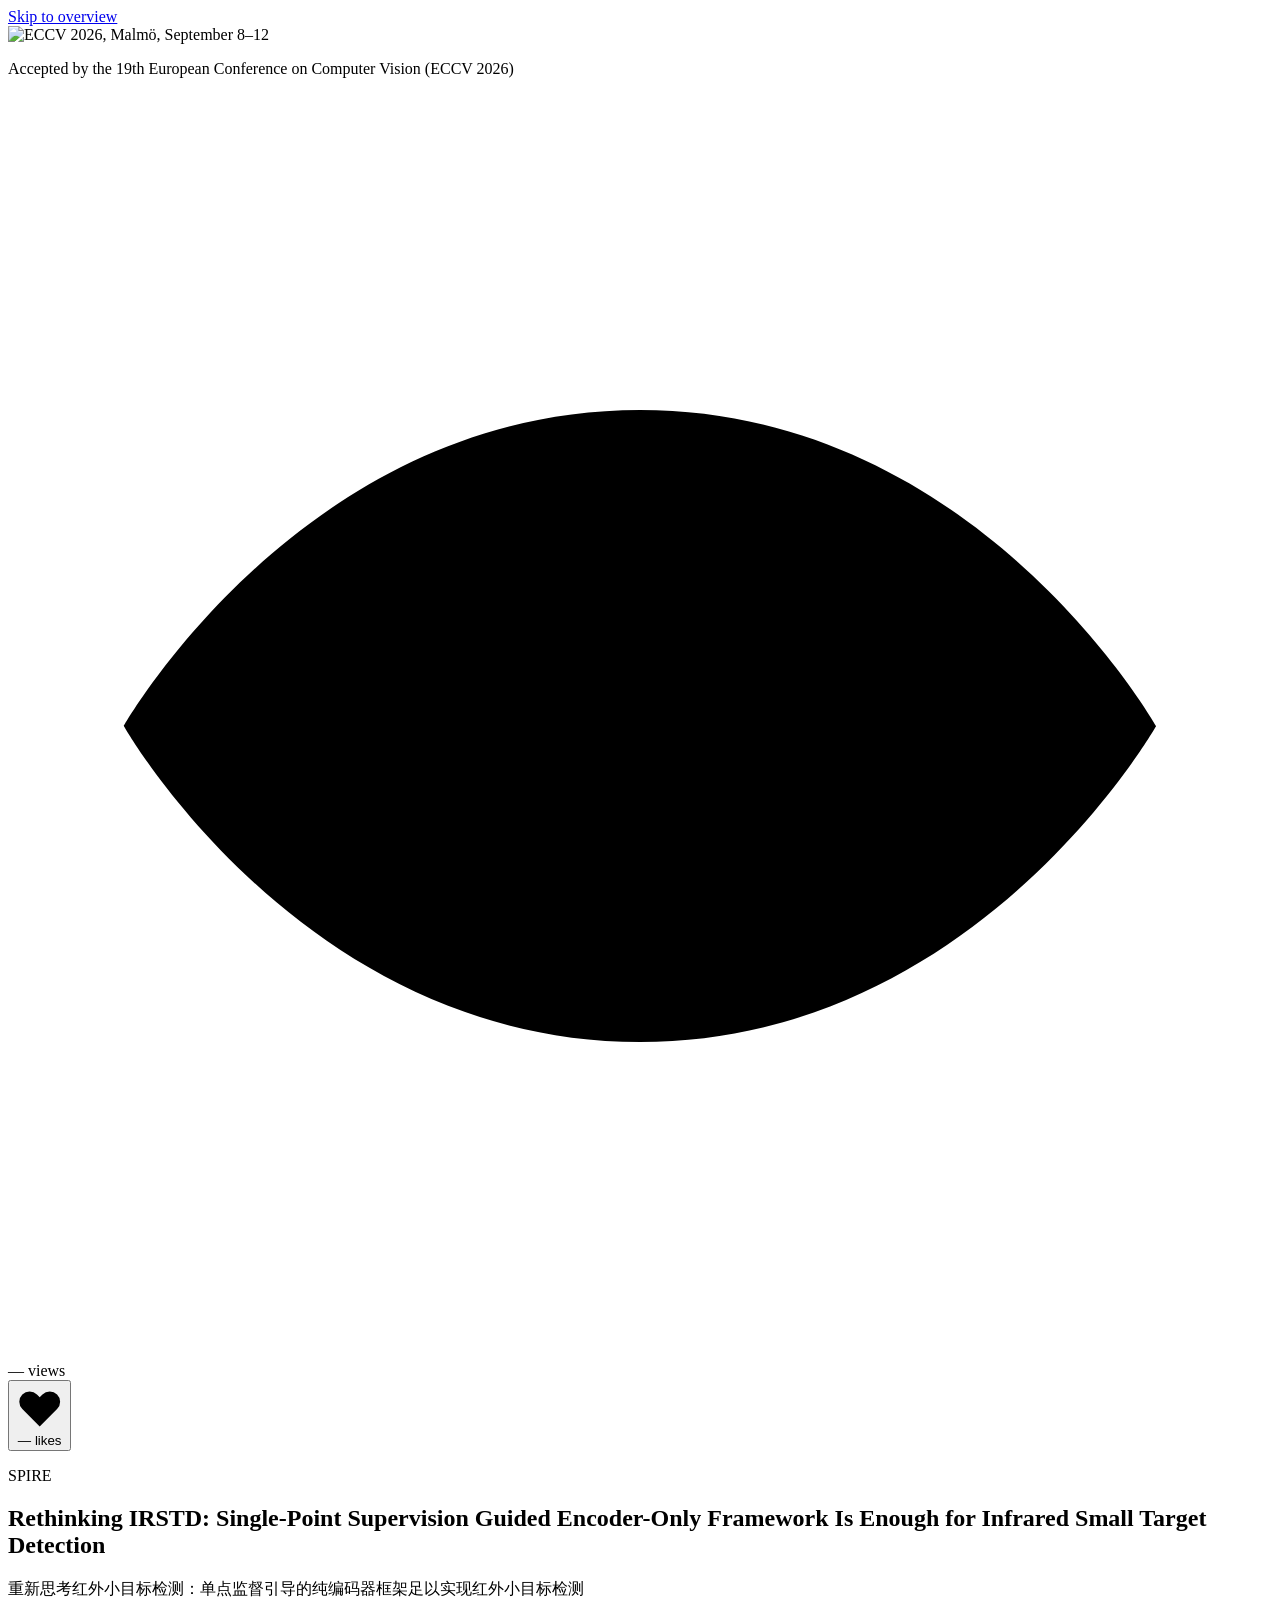
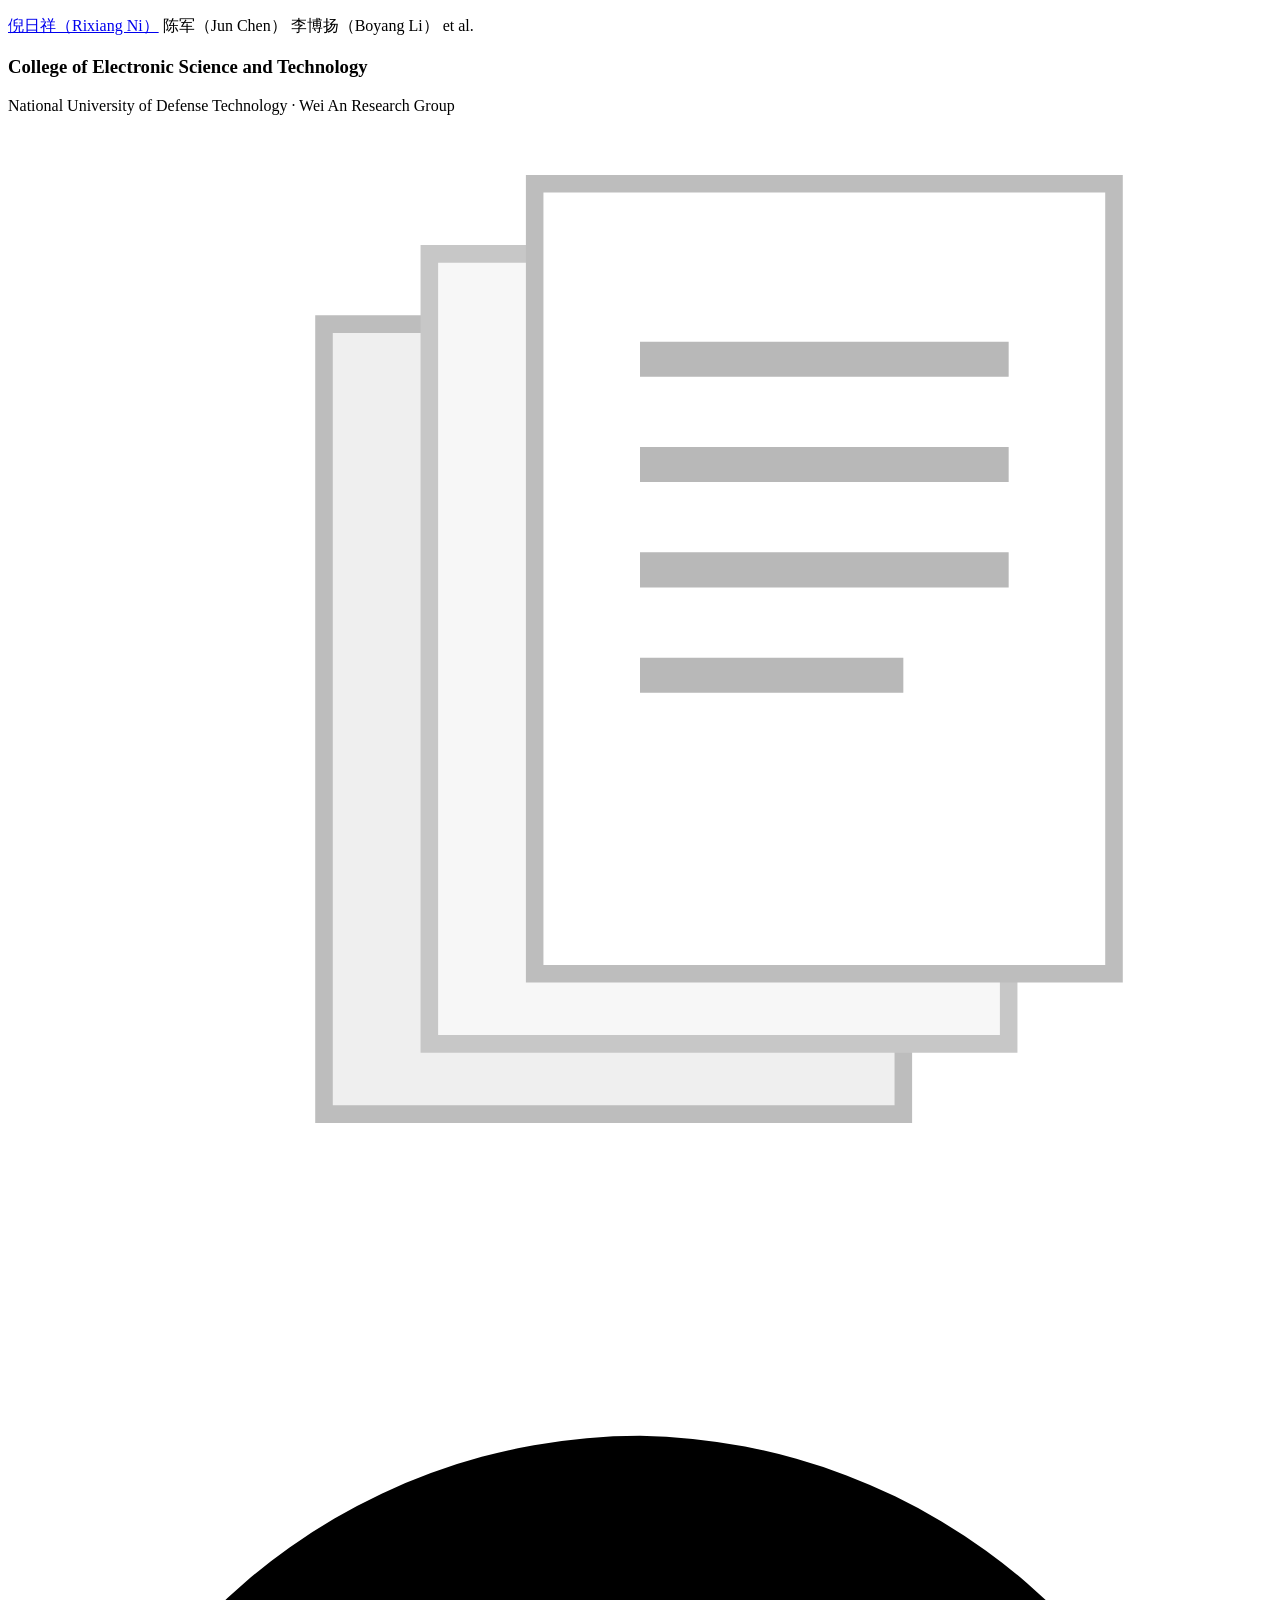
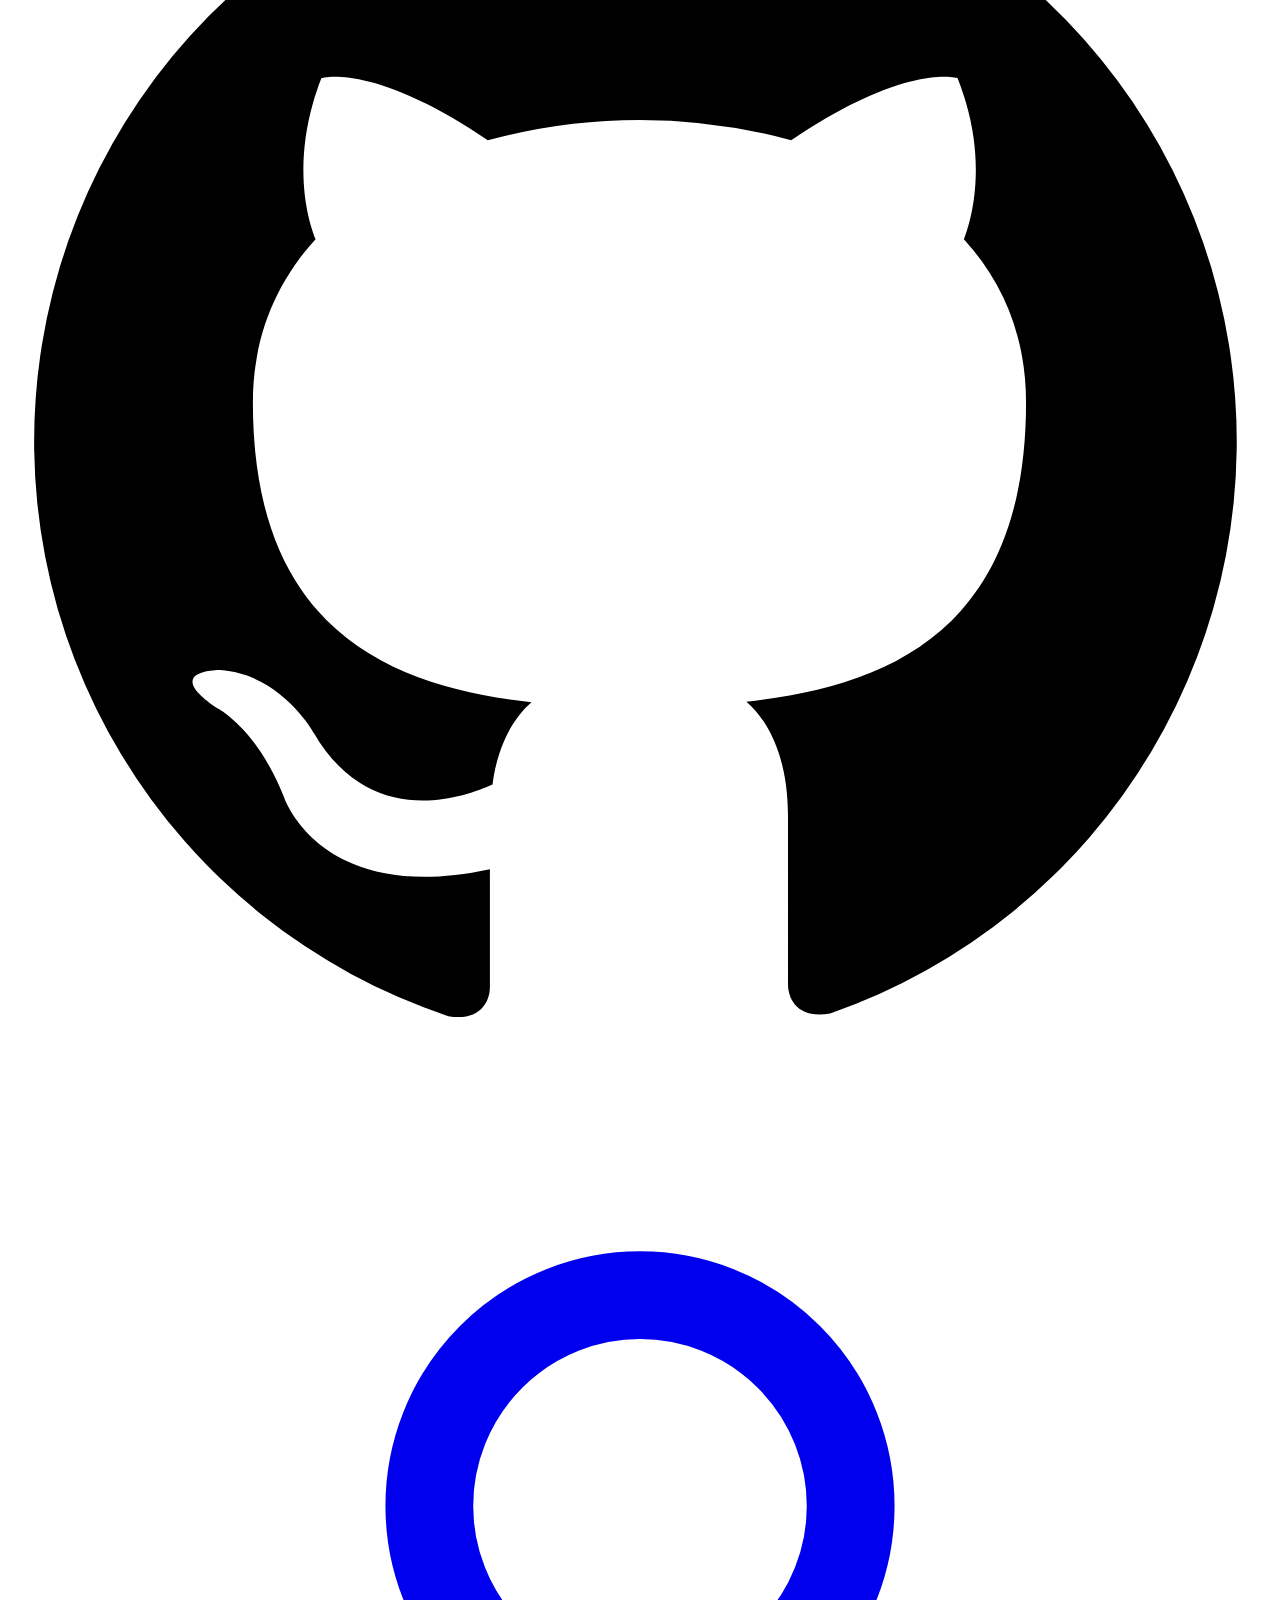
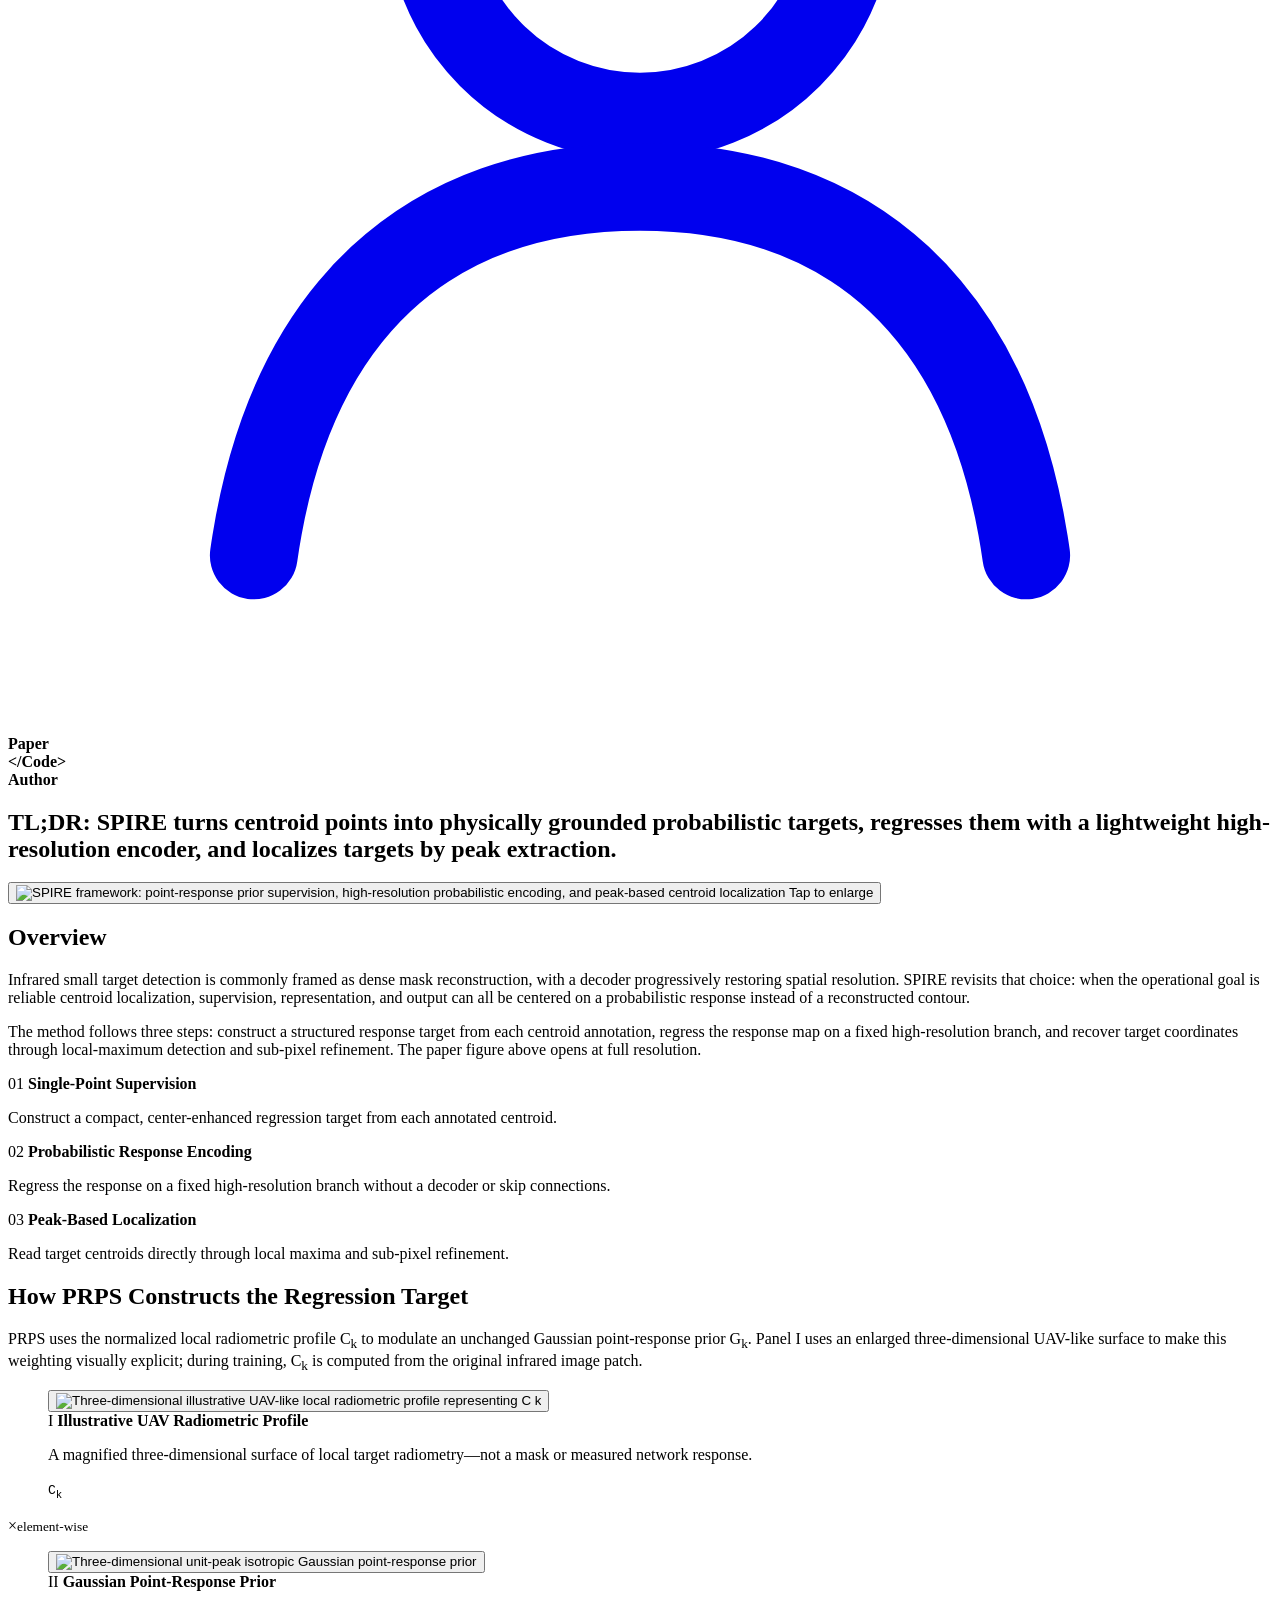
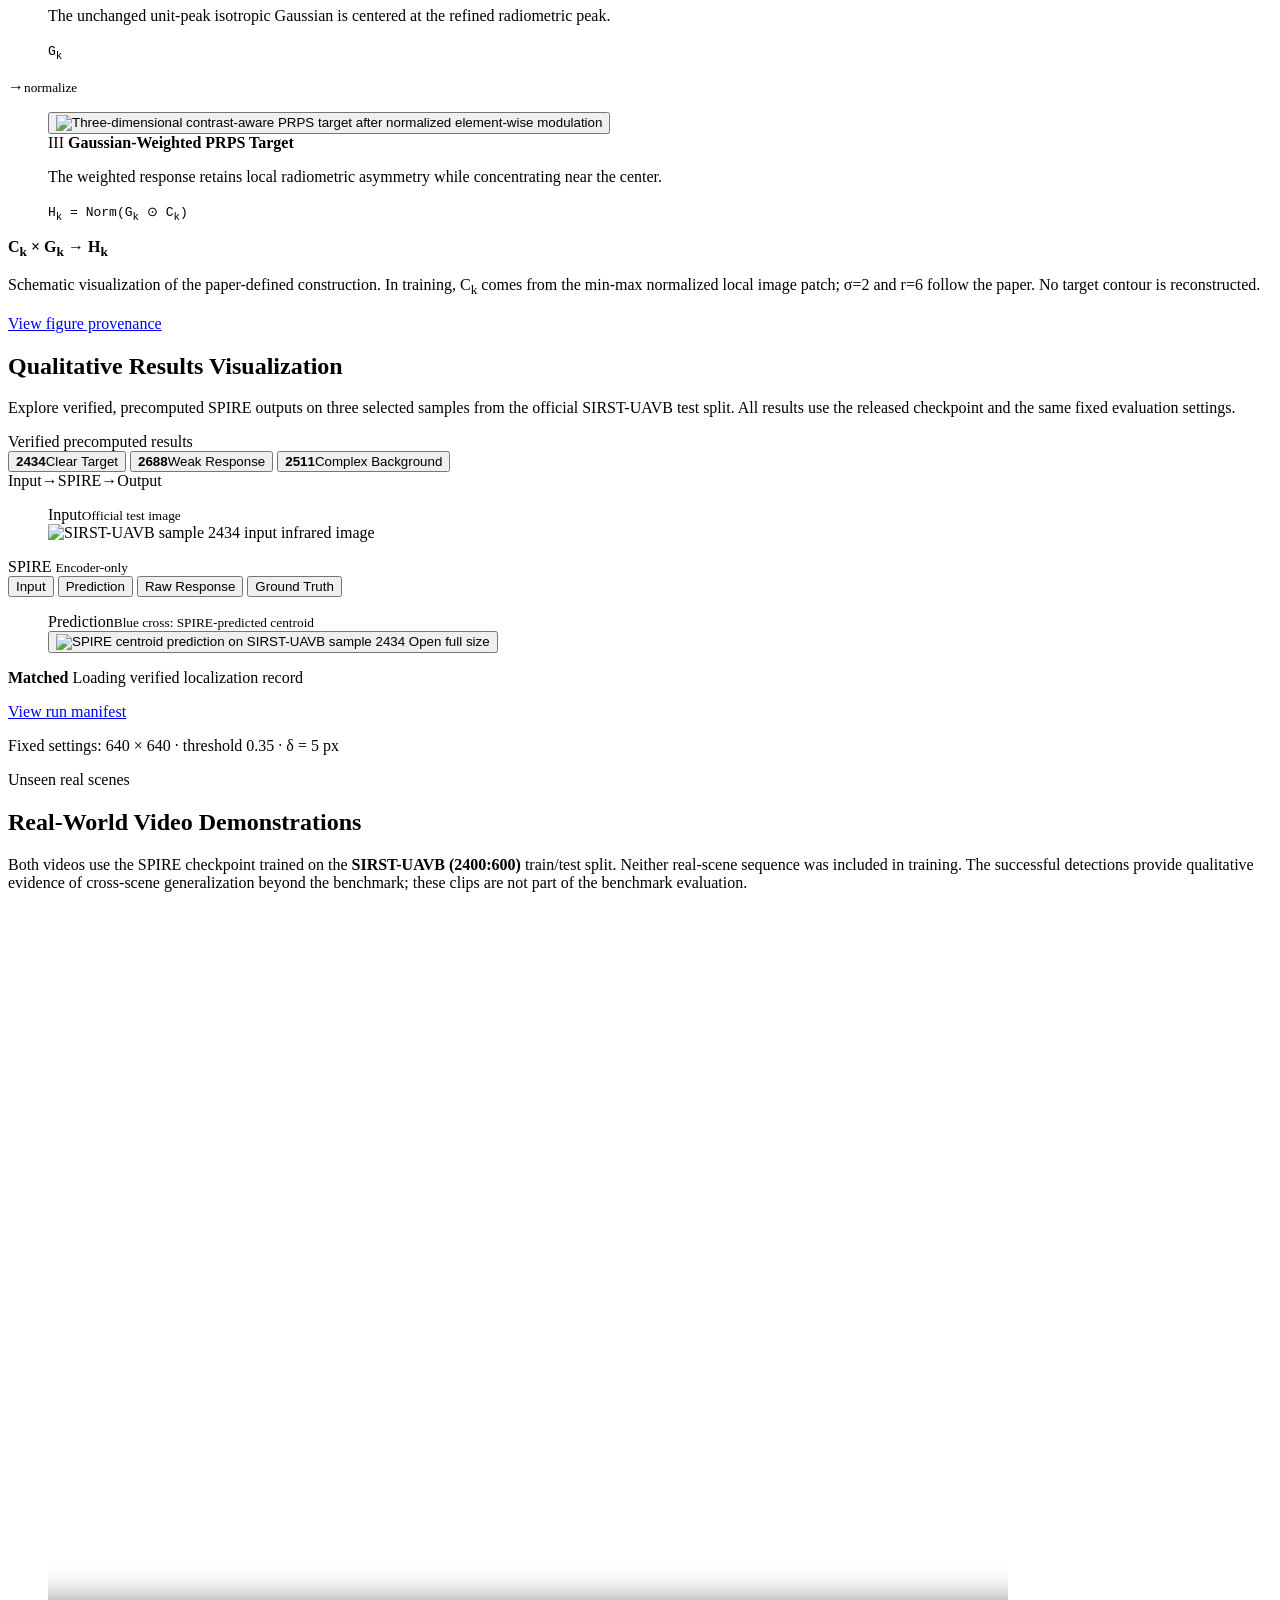
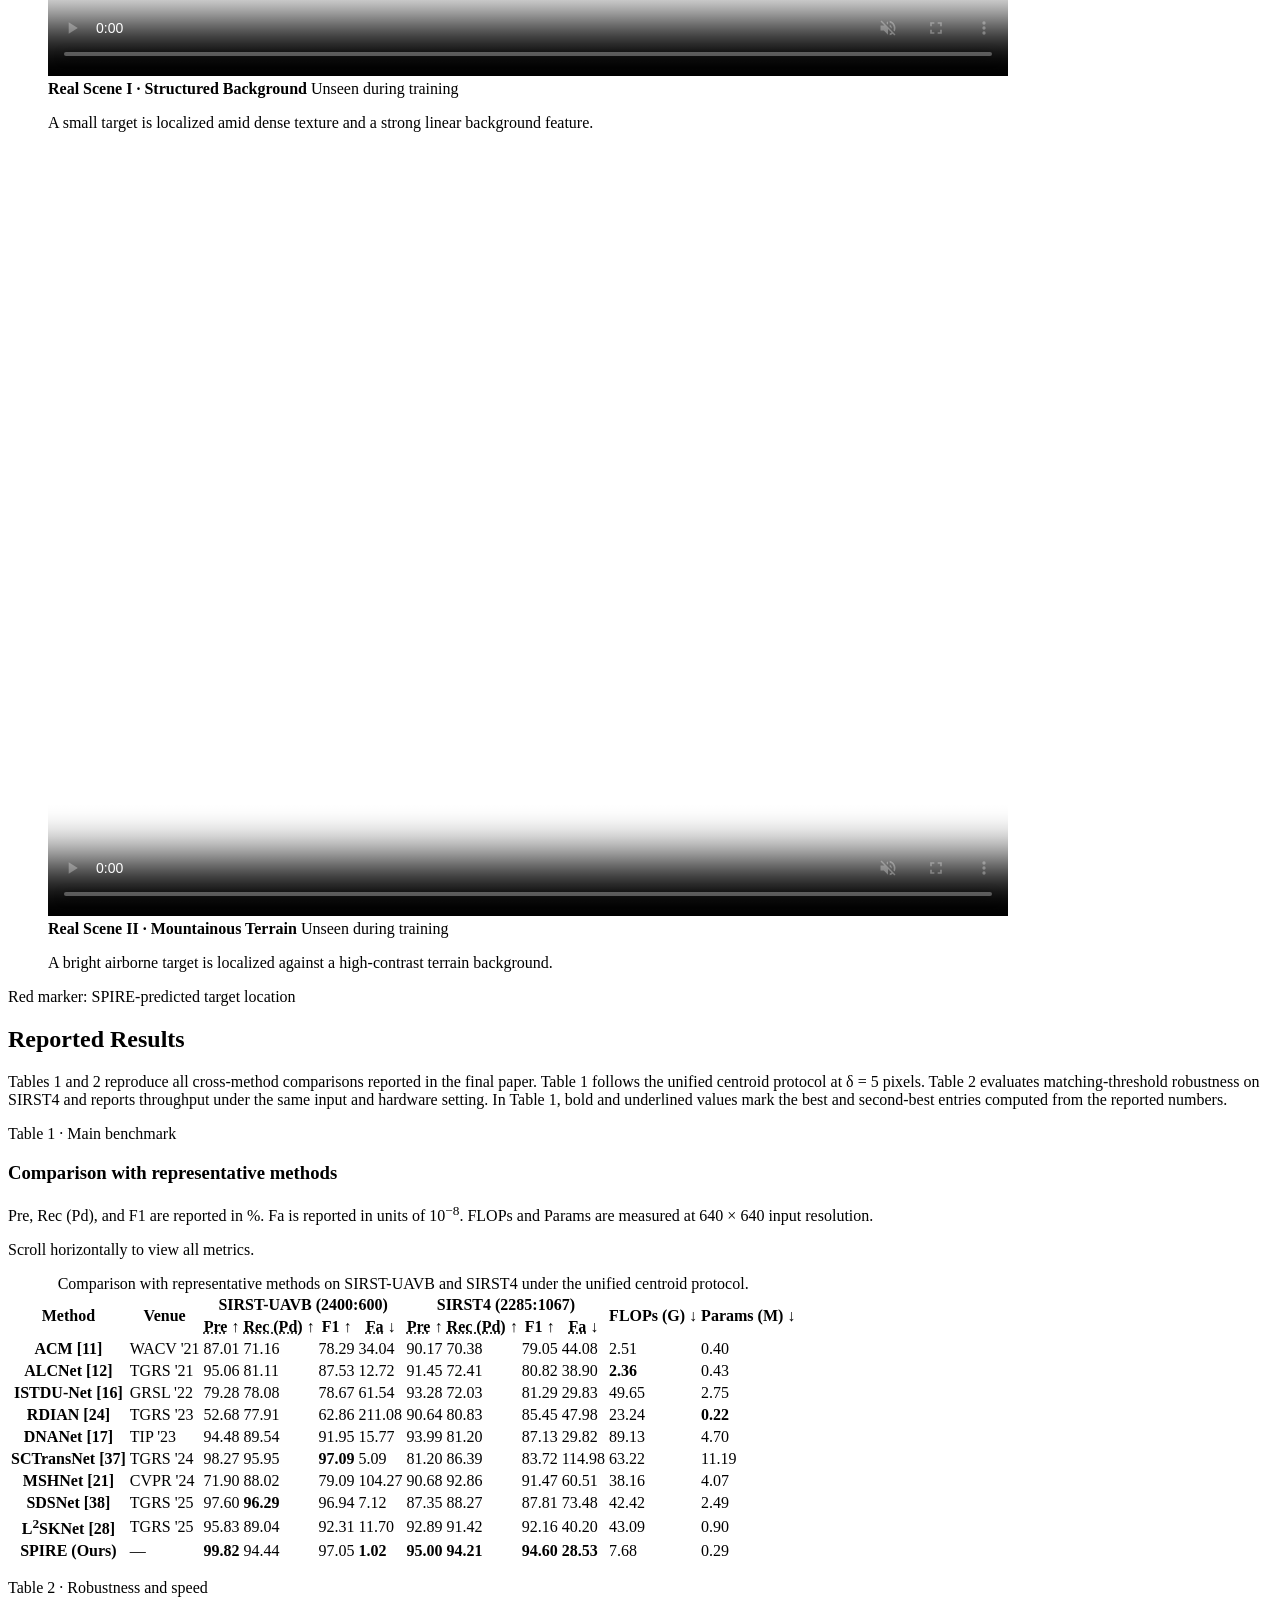
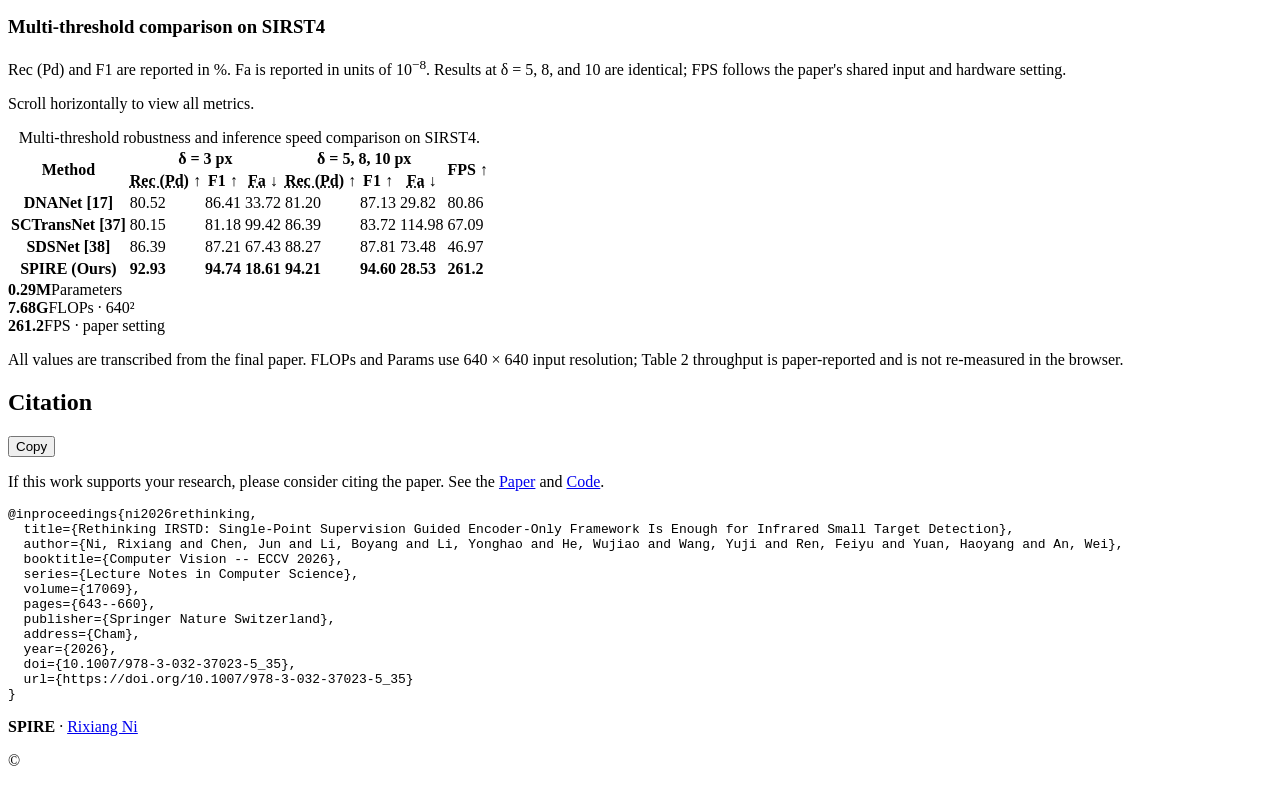
==== commit 9d256caf: "Use official ECCV Springer publication on project page" ====
--- a/index.html
+++ b/index.html
@@ -75,7 +75,7 @@
           <div class="resource-icons base-row" aria-label="Paper resources">
             <a
               class="resource-link paper-resource"
-              href="https://arxiv.org/abs/2604.05363"
+              href="https://link.springer.com/chapter/10.1007/978-3-032-37023-5_35"
               target="_blank"
               rel="noreferrer"
               aria-label="Read the paper"
@@ -655,19 +655,22 @@
           </div>
           <p>
             If this work supports your research, please consider citing the paper. See the
-            <a href="https://arxiv.org/abs/2604.05363" target="_blank" rel="noreferrer">Paper</a>
+            <a href="https://link.springer.com/chapter/10.1007/978-3-032-37023-5_35" target="_blank" rel="noreferrer">Paper</a>
             and
             <a href="https://github.com/NIRIXIANG/SPIRE-IRSTD" target="_blank" rel="noreferrer">Code</a>.
           </p>
-          <pre><code data-bibtex>@inproceedings{ni2026spire,
-  title={Rethinking IRSTD: Single-Point Supervision Guided
-         Encoder-Only Framework Is Enough for Infrared
-         Small Target Detection},
-  author={Ni, Rixiang and Chen, Jun and Li, Boyang and
-          Li, Yonghao and He, Wujiao and Wang, Yuji and
-          Ren, Feiyu and Yuan, Haoyang and An, Wei},
-  booktitle={European Conference on Computer Vision},
-  year={2026}
+          <pre><code data-bibtex>@inproceedings{ni2026rethinking,
+  title={Rethinking IRSTD: Single-Point Supervision Guided Encoder-Only Framework Is Enough for Infrared Small Target Detection},
+  author={Ni, Rixiang and Chen, Jun and Li, Boyang and Li, Yonghao and He, Wujiao and Wang, Yuji and Ren, Feiyu and Yuan, Haoyang and An, Wei},
+  booktitle={Computer Vision -- ECCV 2026},
+  series={Lecture Notes in Computer Science},
+  volume={17069},
+  pages={643--660},
+  publisher={Springer Nature Switzerland},
+  address={Cham},
+  year={2026},
+  doi={10.1007/978-3-032-37023-5_35},
+  url={https://doi.org/10.1007/978-3-032-37023-5_35}
 }</code></pre>
         </section>
 
